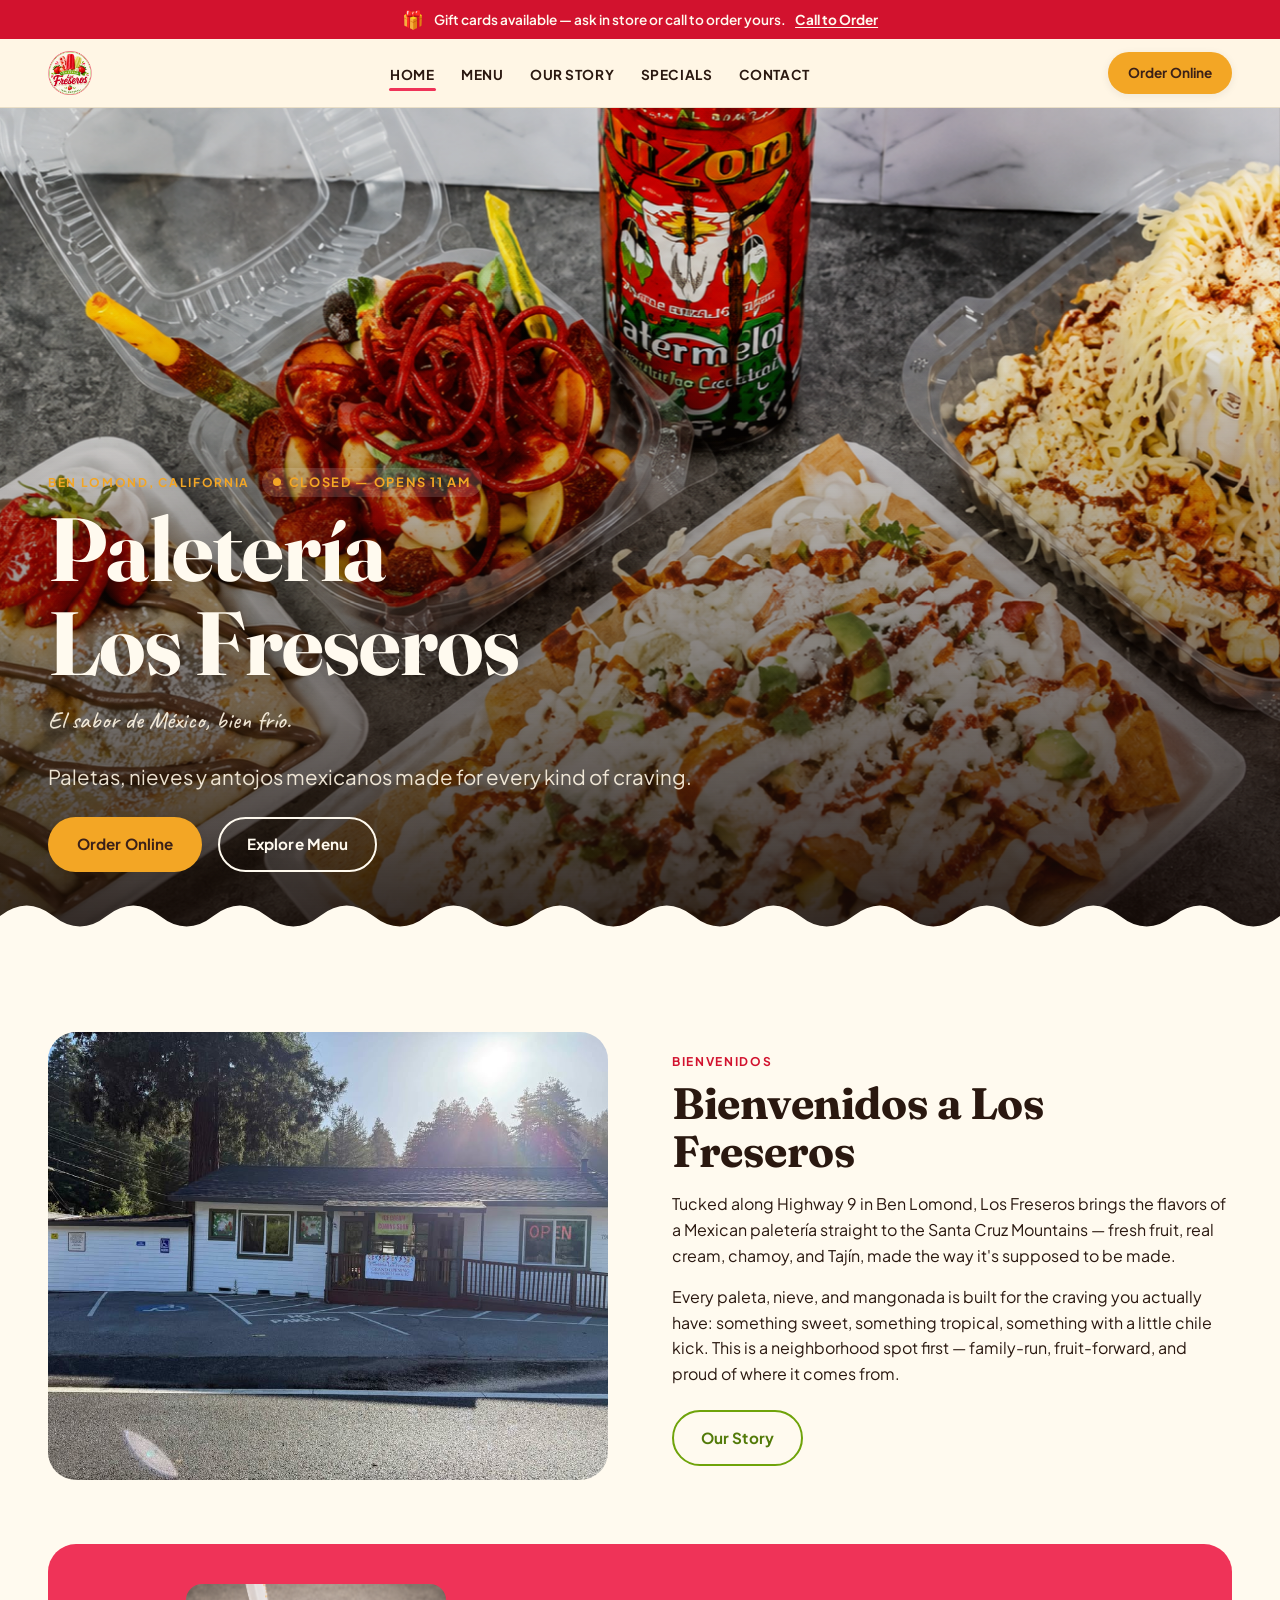
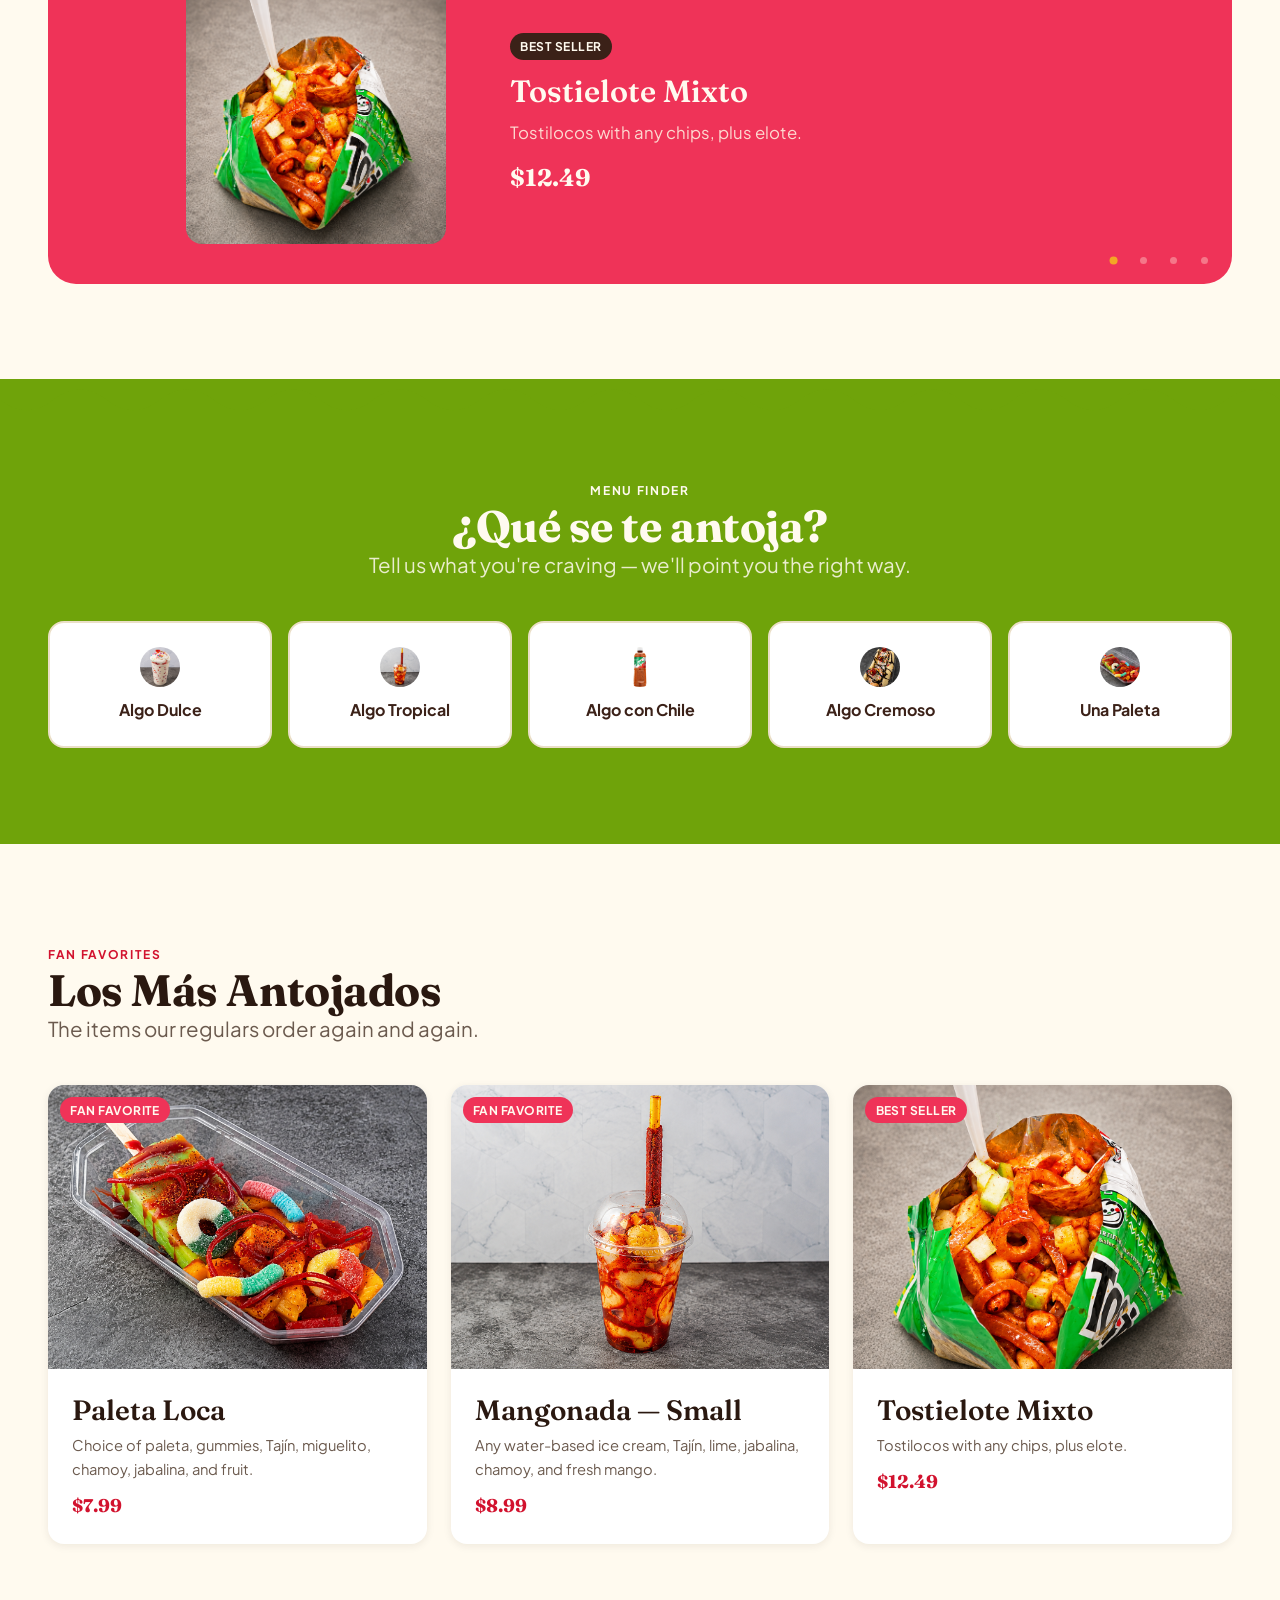
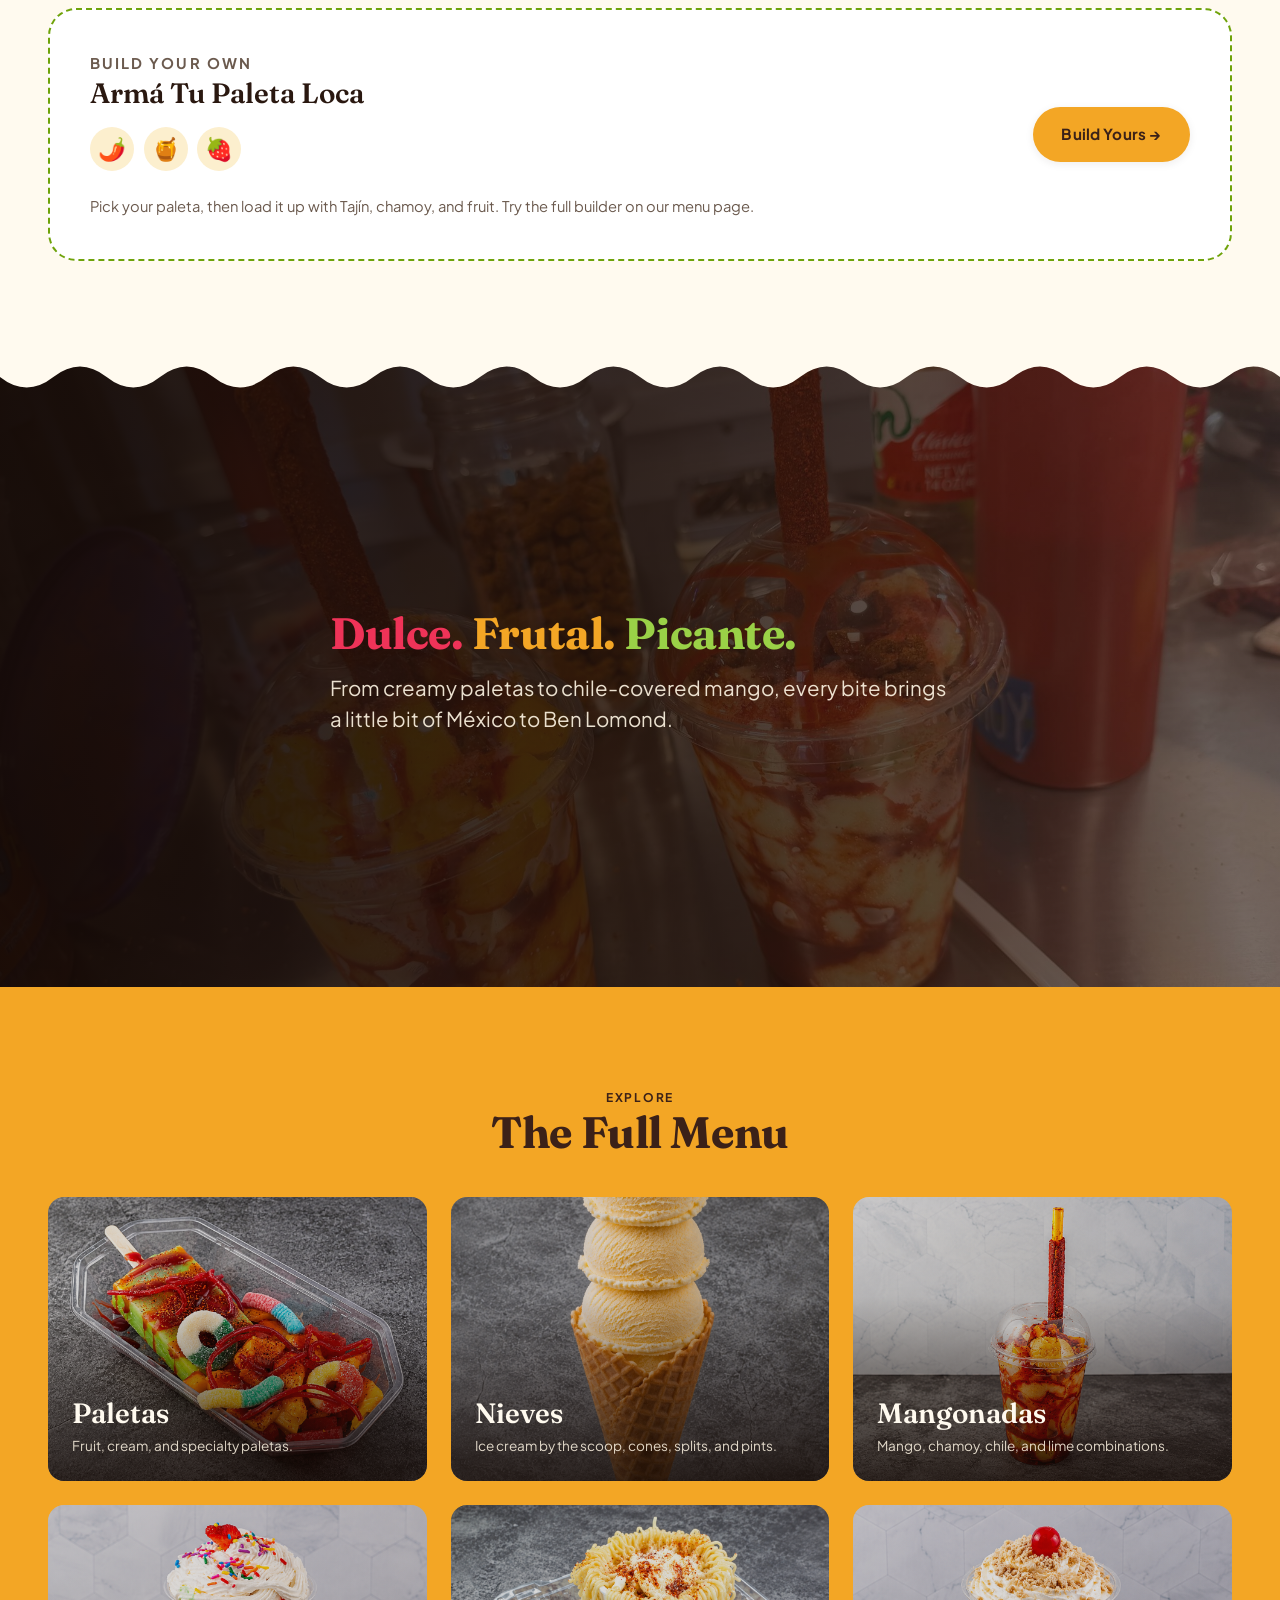
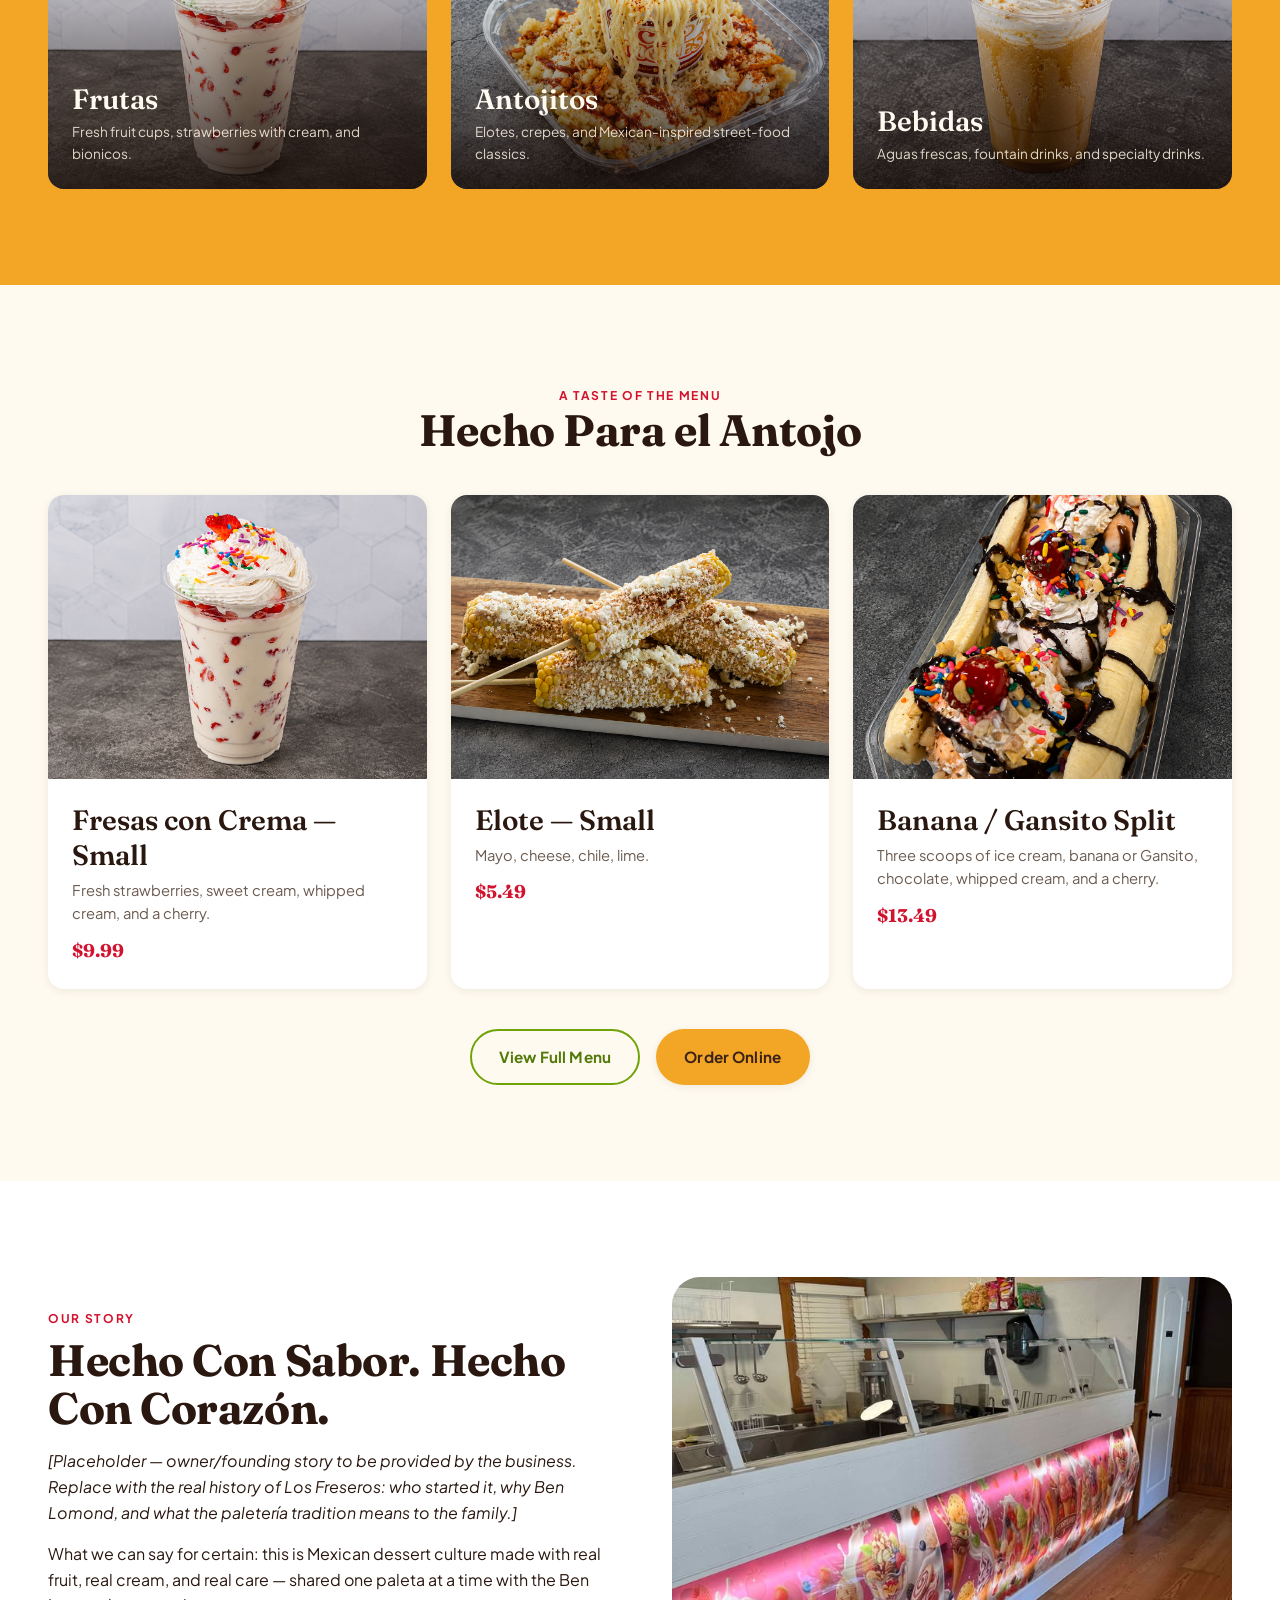
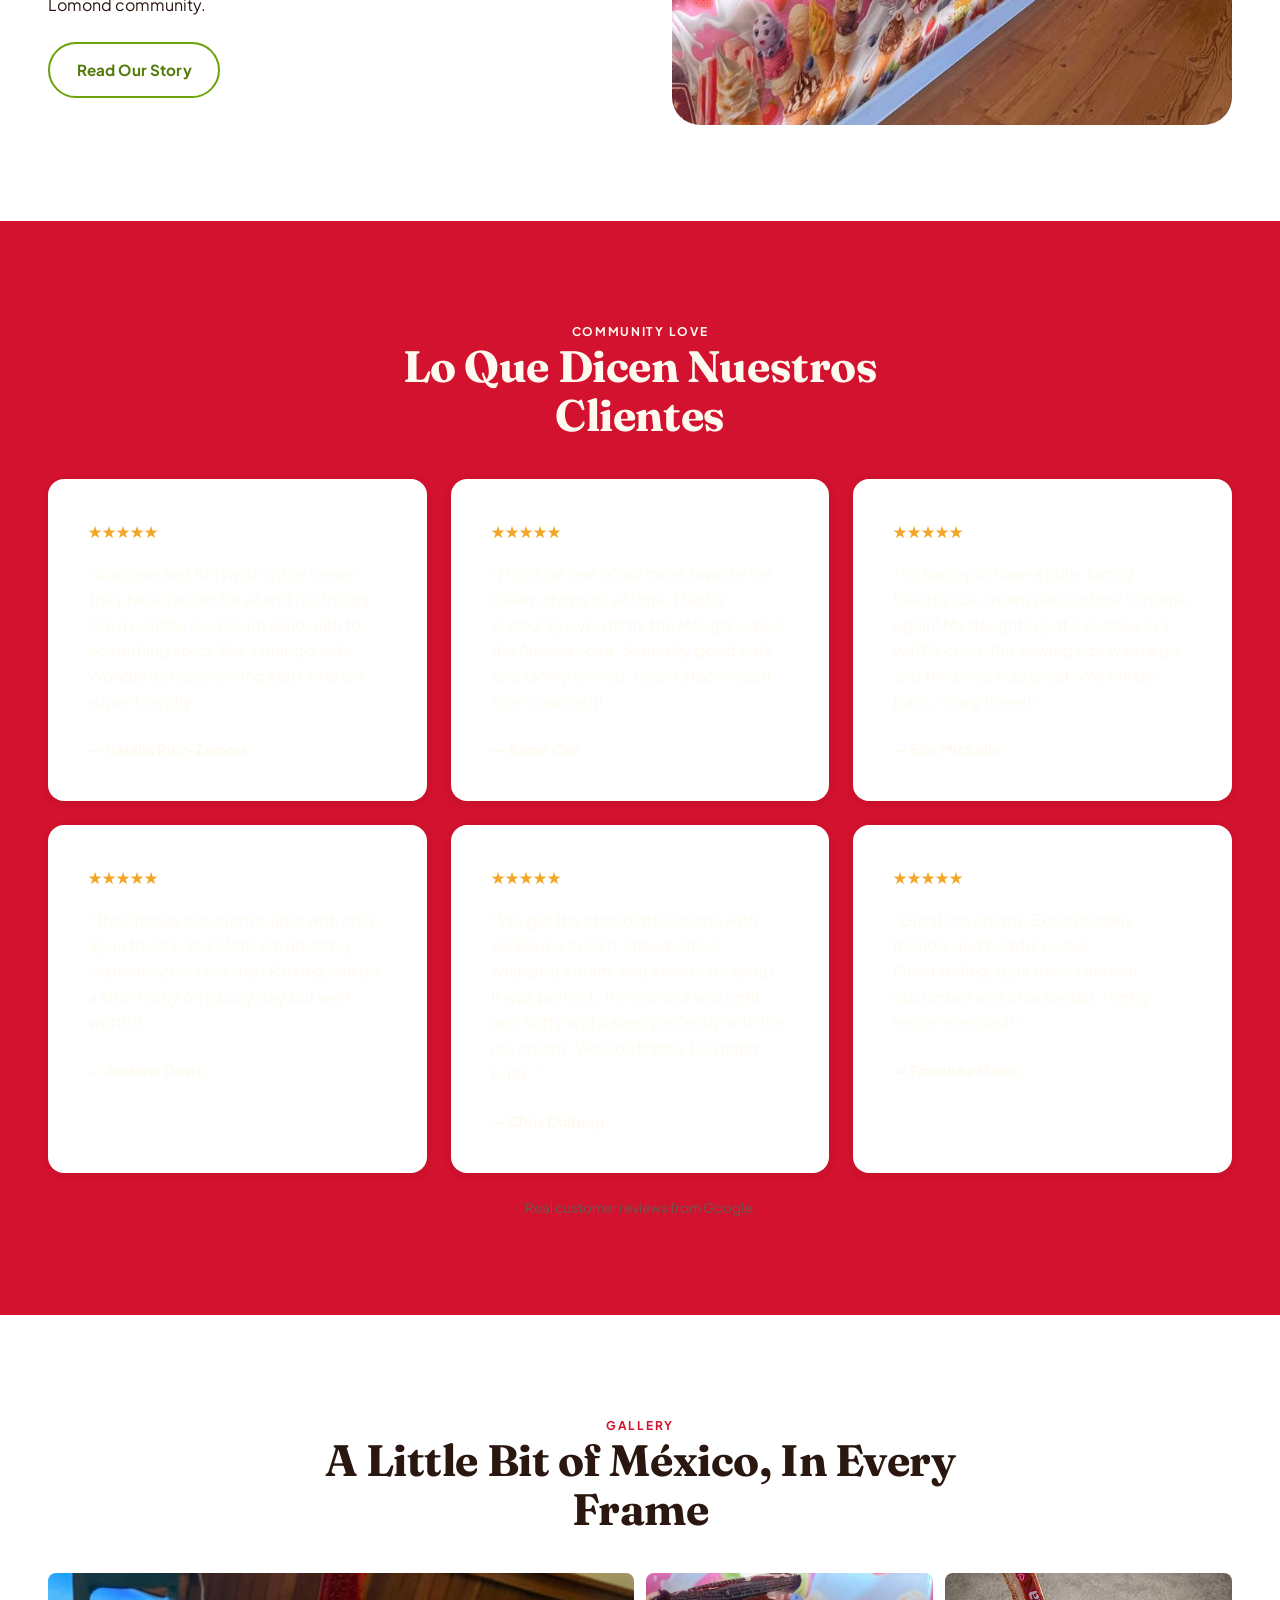
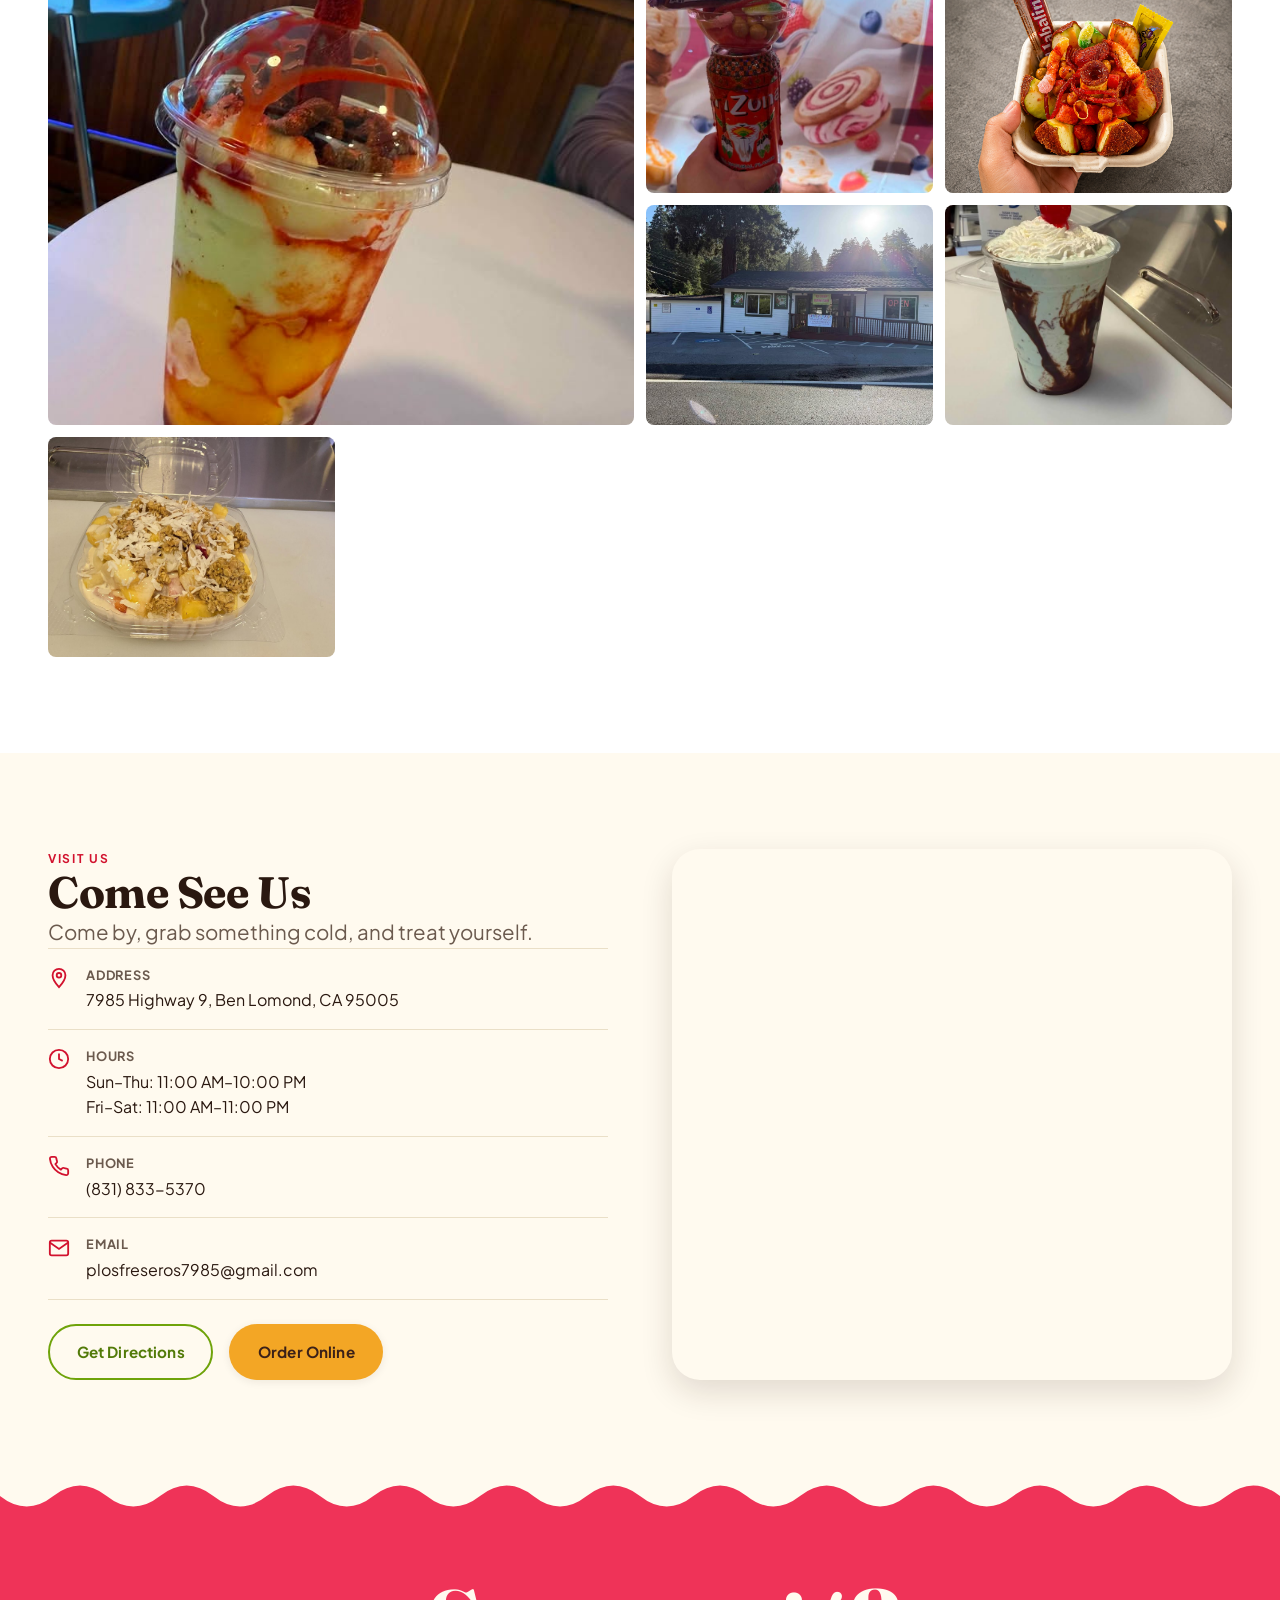
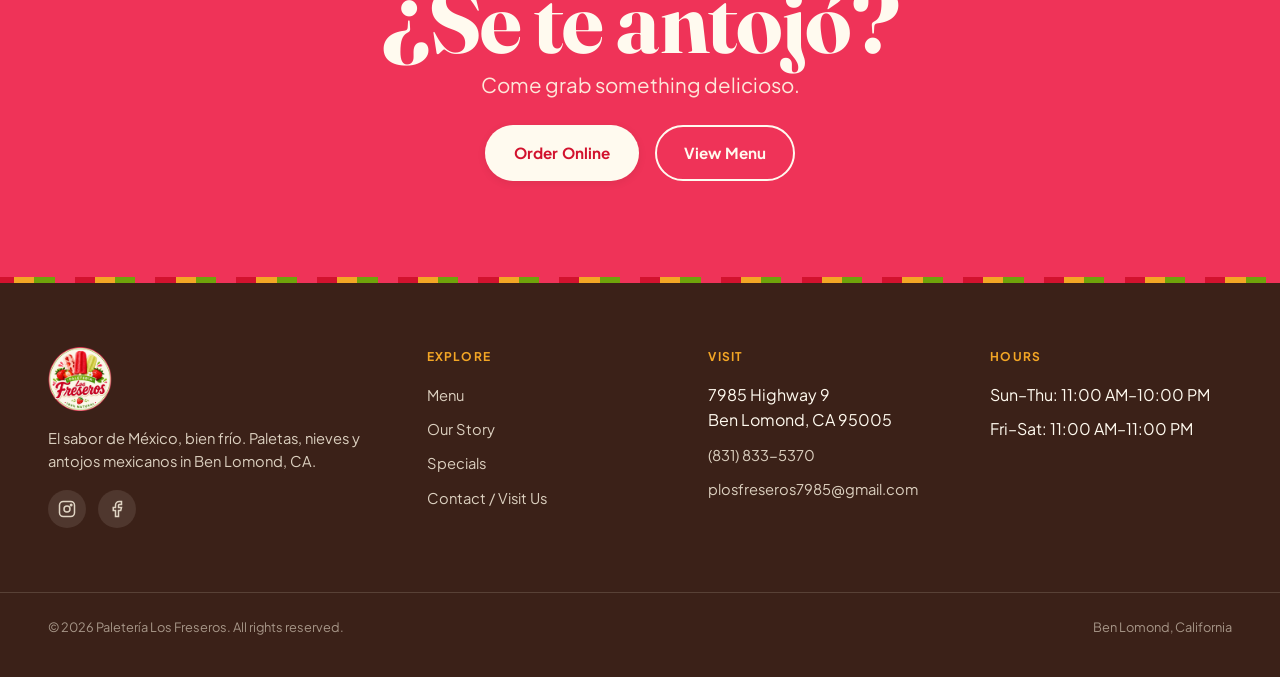
==== index.html @ 1560e374 "Replace Coctel de Frutas photo with v2" ====
<!DOCTYPE html>
<html lang="en">
<head>
<meta charset="UTF-8">
<meta name="viewport" content="width=device-width, initial-scale=1.0">
<title>Paletería Los Freseros | Mexican Paletas &amp; Ice Cream in Ben Lomond, CA</title>
<meta name="description" content="Paletas, nieves, mangonadas, and Mexican antojitos in Ben Lomond, CA. El sabor de México, bien frío. Order online or visit us on Highway 9.">
<link rel="canonical" href="https://paleterialosfreseros.com/">
<link rel="icon" href="images/logo.png" type="image/png">
<link rel="apple-touch-icon" href="images/logo.png">

<meta property="og:type" content="restaurant.restaurant">
<meta property="og:site_name" content="Paletería Los Freseros">
<meta property="og:title" content="Paletería Los Freseros | Ben Lomond, CA">
<meta property="og:description" content="Paletas, nieves y antojos mexicanos. El sabor de México, bien frío.">
<meta property="og:image" content="https://paleterialosfreseros.com/images/logo.png">
<meta property="og:url" content="https://paleterialosfreseros.com/">

<link rel="preconnect" href="https://fonts.googleapis.com">
<link rel="preconnect" href="https://fonts.gstatic.com" crossorigin>
<link href="https://fonts.googleapis.com/css2?family=Fraunces:opsz,wght@9..144,600;9..144,700;9..144,900&family=Plus+Jakarta+Sans:wght@400;500;600;700;800&family=Caveat:wght@600;700&display=swap" rel="stylesheet">

<link rel="stylesheet" href="css/tokens.css">
<link rel="stylesheet" href="css/base.css">
<link rel="stylesheet" href="css/components.css">
<link rel="stylesheet" href="css/home.css">

<script type="application/ld+json">
{
  "@context": "https://schema.org",
  "@type": "IceCreamShop",
  "name": "Paletería Los Freseros",
  "image": "https://paleterialosfreseros.com/images/logo.png",
  "telephone": "+1-831-833-5370",
  "email": "plosfreseros7985@gmail.com",
  "address": {
    "@type": "PostalAddress",
    "streetAddress": "7985 Highway 9",
    "addressLocality": "Ben Lomond",
    "addressRegion": "CA",
    "postalCode": "95005",
    "addressCountry": "US"
  },
  "servesCuisine": "Mexican",
  "priceRange": "$",
  "openingHoursSpecification": [
    { "@type": "OpeningHoursSpecification", "dayOfWeek": ["Monday","Tuesday","Wednesday","Thursday","Sunday"], "opens": "11:00", "closes": "22:00" },
    { "@type": "OpeningHoursSpecification", "dayOfWeek": ["Friday","Saturday"], "opens": "11:00", "closes": "23:00" }
  ],
  "url": "https://paleterialosfreseros.com/"
}
</script>
</head>
<body>
<a href="#main-content" class="skip-link">Skip to content</a>

<!-- ============ GIFT CARD RIBBON ============ -->
<div class="promo-ribbon">
  <div class="container promo-ribbon-inner">
    <span class="promo-ribbon-icon" aria-hidden="true">🎁</span>
    <span class="promo-ribbon-text">Gift cards available — ask in store or call to order yours.</span>
    <a href="tel:+18318335370" class="promo-ribbon-link">Call to Order</a>
  </div>
</div>

<!-- ============ HEADER ============ -->
<header class="site-header">
  <div class="container header-inner">
    <a href="index.html" class="brand-mark">
      <img src="images/logo.png" alt="Paletería Los Freseros" width="52" height="52">
    </a>

    <nav class="main-nav" aria-label="Primary">
      <ul class="nav-links">
        <li><a href="index.html" aria-current="page">Home</a></li>
        <li><a href="menu.html">Menu</a></li>
        <li><a href="story.html">Our Story</a></li>
        <li><a href="specials.html">Specials</a></li>
        <li><a href="contact.html">Contact</a></li>
      </ul>
    </nav>

    <div class="header-cta">
      <a class="btn btn-primary btn-sm" href="https://www.doordash.com/store/paleteria-los-freseros-ben-lomond-49023325/114671147/" target="_blank" rel="noopener">Order Online</a>
      <button class="nav-toggle" aria-label="Open menu" aria-expanded="false" aria-controls="mobile-nav">
        <svg viewBox="0 0 24 24" fill="none" stroke="currentColor" stroke-width="2.2" stroke-linecap="round"><line x1="3" y1="6" x2="21" y2="6"/><line x1="3" y1="12" x2="21" y2="12"/><line x1="3" y1="18" x2="21" y2="18"/></svg>
      </button>
    </div>
  </div>
  <nav class="mobile-nav" id="mobile-nav" aria-label="Mobile">
    <a href="index.html" aria-current="page">Home</a>
    <a href="menu.html">Menu</a>
    <a href="story.html">Our Story</a>
    <a href="specials.html">Specials</a>
    <a href="contact.html">Contact / Visit Us</a>
  </nav>
</header>

<main id="main-content">

  <!-- ============ SECTION 1: HERO ============ -->
  <section class="hero">
    <div class="hero-media">
      <img src="images/hero-homepage.png" alt="A spread of Los Freseros antojitos: Nutella crepe, Manzana Loca, Arizona Loca, and Tostielote Mixto" width="1846" height="924" fetchpriority="high">
    </div>
    <div class="container hero-content">
      <p class="eyebrow" style="display:flex; align-items:center; gap:0.75rem; flex-wrap:wrap;">
        Ben Lomond, California
        <span class="open-status-badge" data-open-status>Checking hours…</span>
      </p>
      <h1>Paletería<br>Los Freseros</h1>
      <p class="lead script" style="font-size:1.5rem;">El sabor de México, bien frío.</p>
      <p class="lead">Paletas, nieves y antojos mexicanos made for every kind of craving.</p>
      <div class="hero-ctas">
        <a href="https://www.doordash.com/store/paleteria-los-freseros-ben-lomond-49023325/114671147/" target="_blank" rel="noopener" class="btn btn-primary">Order Online</a>
        <a href="menu.html" class="btn btn-secondary">Explore Menu</a>
      </div>
    </div>
    <div class="scallop-divider" style="--scallop-color: var(--color-cream); position:absolute; bottom:-1px; left:0; z-index:2;" aria-hidden="true">
      <svg viewBox="0 0 600 24" preserveAspectRatio="none" xmlns="http://www.w3.org/2000/svg">
        <path d="M0,24 L0,10 Q12.5,-4 25,10 T50,10 T75,10 T100,10 T125,10 T150,10 T175,10 T200,10 T225,10 T250,10 T275,10 T300,10 T325,10 T350,10 T375,10 T400,10 T425,10 T450,10 T475,10 T500,10 T525,10 T550,10 T575,10 T600,10 L600,24 Z"/>
      </svg>
    </div>
  </section>

  <!-- ============ SECTION 2: BRAND INTRO ============ -->
  <section class="section bg-cream">
    <div class="container intro-section">
      <div class="intro-media reveal">
        <img src="images/740063621_1510911434100857_6702859000921325610_n.jpg" alt="Paletería Los Freseros storefront on Highway 9 in Ben Lomond" loading="lazy" width="960" height="720" style="width:100%; height:100%; object-fit:cover;">
      </div>
      <div class="intro-copy reveal">
        <p class="eyebrow">Bienvenidos</p>
        <h2 class="h2">Bienvenidos a Los Freseros</h2>
        <p>Tucked along Highway 9 in Ben Lomond, Los Freseros brings the flavors of a Mexican paletería straight to the Santa Cruz Mountains — fresh fruit, real cream, chamoy, and Tajín, made the way it's supposed to be made.</p>
        <p>Every paleta, nieve, and mangonada is built for the craving you actually have: something sweet, something tropical, something with a little chile kick. This is a neighborhood spot first — family-run, fruit-forward, and proud of where it comes from.</p>
        <a href="story.html" class="btn btn-outline-dark">Our Story</a>
      </div>
    </div>
    <div class="container" style="margin-top:var(--space-xl);">
      <div class="spotlight-strip reveal" id="flavor-spotlight" aria-label="Featured menu items" role="region"></div>
    </div>
  </section>

  <!-- ============ SECTION 3: CRAVING FINDER ============ -->
  <section class="section bg-tropical" style="position:relative;">
    <div class="scallop-divider flip" style="--scallop-color: var(--color-tropical); position:absolute; top:-1px; left:0; z-index:2;" aria-hidden="true">
      <svg viewBox="0 0 600 24" preserveAspectRatio="none" xmlns="http://www.w3.org/2000/svg">
        <path d="M0,24 L0,10 Q12.5,-4 25,10 T50,10 T75,10 T100,10 T125,10 T150,10 T175,10 T200,10 T225,10 T250,10 T275,10 T300,10 T325,10 T350,10 T375,10 T400,10 T425,10 T450,10 T475,10 T500,10 T525,10 T550,10 T575,10 T600,10 L600,24 Z"/>
      </svg>
    </div>
    <div class="container">
      <div class="section-head center reveal">
        <p class="eyebrow" style="justify-content:center;">Menu Finder</p>
        <h2 class="h2">¿Qué se te antoja?</h2>
        <p class="lead">Tell us what you're craving — we'll point you the right way.</p>
      </div>
      <div class="craving-grid reveal" id="craving-grid">
        <a href="menu.html?craving=dulce" class="craving-chip"><img class="craving-thumb" src="images/Fresas_con_crema.png" alt="" aria-hidden="true">Algo Dulce</a>
        <a href="menu.html?craving=tropical" class="craving-chip"><img class="craving-thumb" src="images/Mangonada.png" alt="" aria-hidden="true">Algo Tropical</a>
        <a href="menu.html?craving=chile" class="craving-chip"><img class="craving-thumb" src="images/tajin.png.webp" alt="" aria-hidden="true">Algo con Chile</a>
        <a href="menu.html?craving=cremoso" class="craving-chip"><img class="craving-thumb" src="images/sundae.png" alt="" aria-hidden="true">Algo Cremoso</a>
        <a href="menu.html?craving=paleta" class="craving-chip"><img class="craving-thumb" src="images/Paleta Loca.png" alt="" aria-hidden="true">Una Paleta</a>
      </div>
    </div>
  </section>

  <!-- ============ SECTION 4: FAVORITES ============ -->
  <section class="section bg-cream">
    <div class="container">
      <div class="section-head reveal">
        <p class="eyebrow">Fan Favorites</p>
        <h2 class="h2">Los Más Antojados</h2>
        <p class="lead">The items our regulars order again and again.</p>
      </div>
      <div class="favorites-grid" id="favorites-grid"></div>

      <div class="builder-teaser reveal" style="margin-top:var(--space-xl);">
        <div class="builder-teaser-copy">
          <p class="eyebrow">Build Your Own</p>
          <h3 class="h3">Armá Tu Paleta Loca</h3>
          <div class="builder-teaser-icons" aria-hidden="true">
            <span>🌶️</span><span>🍯</span><span>🍓</span>
          </div>
          <p>Pick your paleta, then load it up with Tajín, chamoy, and fruit. Try the full builder on our menu page.</p>
        </div>
        <a href="menu.html#builder" class="btn btn-primary builder-teaser-cta">Build Yours →</a>
      </div>
    </div>
  </section>

  <!-- ============ SECTION 5: FLAVOR EXPERIENCE ============ -->
  <section class="flavor-experience">
    <img src="images/a7977b6908d7fc33801fcb90838c3f9b.jpeg" alt="Two chamoy and Tajín mango cups with tamarindo candy straws" loading="lazy" width="2000" height="1500">
    <div class="scallop-divider flip" style="--scallop-color: var(--color-cream); position:absolute; top:-1px; left:0; z-index:2;" aria-hidden="true">
      <svg viewBox="0 0 600 24" preserveAspectRatio="none" xmlns="http://www.w3.org/2000/svg">
        <path d="M0,24 L0,10 Q12.5,-4 25,10 T50,10 T75,10 T100,10 T125,10 T150,10 T175,10 T200,10 T225,10 T250,10 T275,10 T300,10 T325,10 T350,10 T375,10 T400,10 T425,10 T450,10 T475,10 T500,10 T525,10 T550,10 T575,10 T600,10 L600,24 Z"/>
      </svg>
    </div>
    <div class="container">
      <div class="flavor-content reveal">
        <h2 class="h2"><span class="word-red">Dulce.</span> <span class="word-mango">Frutal.</span> <span class="word-green">Picante.</span></h2>
        <p class="lead" style="color:rgba(255,246,228,0.9);">From creamy paletas to chile-covered mango, every bite brings a little bit of México to Ben Lomond.</p>
      </div>
    </div>
  </section>

  <!-- ============ SECTION 6: MENU CATEGORIES ============ -->
  <section class="section bg-mango">
    <div class="container">
      <div class="section-head center reveal">
        <p class="eyebrow" style="justify-content:center;">Explore</p>
        <h2 class="h2">The Full Menu</h2>
      </div>
      <div class="category-grid reveal" id="category-grid"></div>
    </div>
  </section>

  <!-- ============ SECTION 7: FEATURED MENU PREVIEW ============ -->
  <section class="section bg-cream">
    <div class="container">
      <div class="section-head center reveal">
        <p class="eyebrow" style="justify-content:center;">A Taste of the Menu</p>
        <h2 class="h2">Hecho Para el Antojo</h2>
      </div>
      <div class="favorites-grid reveal" id="preview-grid"></div>
      <div style="display:flex; gap:1rem; justify-content:center; margin-top:var(--space-lg); flex-wrap:wrap;">
        <a href="menu.html" class="btn btn-outline-dark">View Full Menu</a>
        <a href="https://www.doordash.com/store/paleteria-los-freseros-ben-lomond-49023325/114671147/" target="_blank" rel="noopener" class="btn btn-primary">Order Online</a>
      </div>
    </div>
  </section>

  <!-- ============ SECTION 8: OUR STORY TEASER ============ -->
  <section class="section bg-white">
    <div class="container story-teaser">
      <div class="intro-copy reveal">
        <p class="eyebrow">Our Story</p>
        <h2 class="h2">Hecho Con Sabor. Hecho Con Corazón.</h2>
        <p><em>[Placeholder — owner/founding story to be provided by the business. Replace with the real history of Los Freseros: who started it, why Ben Lomond, and what the paletería tradition means to the family.]</em></p>
        <p>What we can say for certain: this is Mexican dessert culture made with real fruit, real cream, and real care — shared one paleta at a time with the Ben Lomond community.</p>
        <a href="story.html" class="btn btn-outline-dark">Read Our Story</a>
      </div>
      <div class="intro-media reveal">
        <img src="images/739276586_1326711286316064_5108953146912621764_n.jpg" alt="Inside Paletería Los Freseros, the serving counter and ice cream case" loading="lazy" width="960" height="1280" style="width:100%; height:100%; object-fit:cover;">
      </div>
    </div>
  </section>

  <!-- ============ SECTION 10: REVIEWS ============ -->
  <section class="section bg-chili">
    <div class="container">
      <div class="section-head center reveal">
        <p class="eyebrow" style="justify-content:center;">Community Love</p>
        <h2 class="h2">Lo Que Dicen Nuestros Clientes</h2>
      </div>
      <div class="reviews-grid reveal">
        <div class="review-card">
          <div class="stars" aria-hidden="true">★★★★★</div>
          <p>&ldquo;A unique and fun twist on ice cream. They have flavors for all and fun things like a concha ice cream sandwich to something spicy like a mangonada. Wonderful hardworking staff who are super friendly.&rdquo;</p>
          <p class="reviewer">— Natalia Ruiz-Zamora</p>
        </div>
        <div class="review-card">
          <div class="stars" aria-hidden="true">★★★★★</div>
          <p>&ldquo;Might be one of our most favorite ice cream shops of all time. I highly encourage you to try the Mangonada or the Arizona Loca. Seriously good eats, and family owned. I can't stop myself from craving it!&rdquo;</p>
          <p class="reviewer">— Aaron Carr</p>
        </div>
        <div class="review-card">
          <div class="stars" aria-hidden="true">★★★★★</div>
          <p>&ldquo;So happy to have a cute, family friendly ice cream place close to home again! My daughter got 2 scoops in a waffle cone, the serving size was large and the price was great. We will be back, many times!&rdquo;</p>
          <p class="reviewer">— Erin Michelle</p>
        </div>
        <div class="review-card">
          <div class="stars" aria-hidden="true">★★★★★</div>
          <p>&ldquo;Their fresas con crema, lime with chia agua fresca, and elote are amazing, especially on a hot day! Parking can be a little tricky on a busy day but well worth it.&rdquo;</p>
          <p class="reviewer">— Andrew Davis</p>
        </div>
        <div class="review-card">
          <div class="stars" aria-hidden="true">★★★★★</div>
          <p>&ldquo;We got the chocolate concha with vanilla ice cream, strawberries, whipped cream, and chocolate syrup. It was perfect. The concha was light and fluffy and paired perfectly with the ice cream. We'll definitely be going back.&rdquo;</p>
          <p class="reviewer">— Chris Dolberg</p>
        </div>
        <div class="review-card">
          <div class="stars" aria-hidden="true">★★★★★</div>
          <p>&ldquo;Great ice cream. Exceptionally friendly and helpful owner. Outstanding agua fresca (lemon, cucumber and chia seeds). Highly recommended!&rdquo;</p>
          <p class="reviewer">— Franziska Marks</p>
        </div>
      </div>
      <p style="text-align:center; margin-top:var(--space-md); color:var(--text-muted); font-size:0.85rem;">Real customer reviews from Google.</p>
    </div>
  </section>

  <!-- ============ SECTION 11: GALLERY ============ -->
  <section class="section bg-white">
    <div class="container">
      <div class="section-head center reveal">
        <p class="eyebrow" style="justify-content:center;">Gallery</p>
        <h2 class="h2">A Little Bit of México, In Every Frame</h2>
      </div>
      <div class="gallery-grid reveal">
        <div class="g-item"><img src="images/740215312_27441324398809342_1706849594534309223_n.jpg" alt="Mangonada with tamarindo candy straw" loading="lazy" width="800" height="1000"></div>
        <div class="g-item"><img src="images/734756085_2080408462548013_9059996889824121553_n.jpg" alt="Arizona Loca, a fruit cup served on an Arizona can with candy" loading="lazy" width="720" height="960"></div>
        <div class="g-item"><img src="images/739312568_1499884337942383_3169866657931373353_n.jpg-v2.png" alt="Coctel de frutas with Tajín, jabalina, and chamoy" loading="lazy" width="720" height="960"></div>
        <div class="g-item"><img src="images/740063621_1510911434100857_6702859000921325610_n.jpg" alt="Paletería Los Freseros storefront" loading="lazy" width="960" height="720"></div>
        <div class="g-item"><img src="images/734732898_1796622708178205_699087450600480272_n.jpg" alt="Mint chip frapuchino with chocolate drizzle and whipped cream" loading="lazy" width="720" height="960"></div>
        <div class="g-item"><img src="images/b1143db917bdeeac430463f0147e3ead.jpeg" alt="Bionico with fresh fruit, cream, granola, and coconut" loading="lazy" width="1536" height="2048"></div>
      </div>
    </div>
  </section>

  <!-- ============ SECTION 12: VISIT US ============ -->
  <section class="section bg-cream" id="visit">
    <div class="container location-section">
      <div class="location-details reveal">
        <p class="eyebrow">Visit Us</p>
        <h2 class="h2">Come See Us</h2>
        <p class="lead">Come by, grab something cold, and treat yourself.</p>

        <div class="location-fact">
          <svg viewBox="0 0 24 24" fill="none" stroke="currentColor" stroke-width="2"><path d="M12 22s7-7.5 7-13a7 7 0 10-14 0c0 5.5 7 13 7 13z"/><circle cx="12" cy="9" r="2.5"/></svg>
          <div><strong>Address</strong>7985 Highway 9, Ben Lomond, CA 95005</div>
        </div>
        <div class="location-fact">
          <svg viewBox="0 0 24 24" fill="none" stroke="currentColor" stroke-width="2"><circle cx="12" cy="12" r="10"/><path d="M12 6v6l4 2"/></svg>
          <div><strong>Hours</strong>Sun–Thu: 11:00 AM–10:00 PM<br>Fri–Sat: 11:00 AM–11:00 PM</div>
        </div>
        <div class="location-fact">
          <svg viewBox="0 0 24 24" fill="none" stroke="currentColor" stroke-width="2"><path d="M22 16.92v3a2 2 0 01-2.18 2 19.79 19.79 0 01-8.63-3.07 19.5 19.5 0 01-6-6 19.79 19.79 0 01-3.07-8.67A2 2 0 014.11 2h3a2 2 0 012 1.72c.127.96.362 1.903.7 2.81a2 2 0 01-.45 2.11L8.09 9.91a16 16 0 006 6l1.27-1.27a2 2 0 012.11-.45c.907.338 1.85.573 2.81.7A2 2 0 0122 16.92z"/></svg>
          <div><strong>Phone</strong><a href="tel:+18318335370">(831) 833-5370</a></div>
        </div>
        <div class="location-fact">
          <svg viewBox="0 0 24 24" fill="none" stroke="currentColor" stroke-width="2"><path d="M4 4h16c1.1 0 2 .9 2 2v12c0 1.1-.9 2-2 2H4c-1.1 0-2-.9-2-2V6c0-1.1.9-2 2-2z"/><path d="M22 6l-10 7L2 6"/></svg>
          <div><strong>Email</strong><a href="mailto:plosfreseros7985@gmail.com">plosfreseros7985@gmail.com</a></div>
        </div>

        <div class="location-ctas">
          <a href="https://www.google.com/maps/dir/?api=1&destination=7985+Highway+9,+Ben+Lomond,+CA+95005" target="_blank" rel="noopener" class="btn btn-outline-dark">Get Directions</a>
          <a href="https://www.doordash.com/store/paleteria-los-freseros-ben-lomond-49023325/114671147/" target="_blank" rel="noopener" class="btn btn-primary">Order Online</a>
        </div>
      </div>
      <div class="location-map reveal">
        <iframe title="Map to Paletería Los Freseros" loading="lazy" src="https://www.google.com/maps?q=7985+Highway+9,+Ben+Lomond,+CA+95005&output=embed"></iframe>
      </div>
    </div>
  </section>

  <!-- ============ SECTION 13: FINAL CTA ============ -->
  <section class="section final-cta">
    <div class="scallop-divider flip" style="--scallop-color: var(--color-cream); position:absolute; top:-1px; left:0; z-index:2;" aria-hidden="true">
      <svg viewBox="0 0 600 24" preserveAspectRatio="none" xmlns="http://www.w3.org/2000/svg">
        <path d="M0,24 L0,10 Q12.5,-4 25,10 T50,10 T75,10 T100,10 T125,10 T150,10 T175,10 T200,10 T225,10 T250,10 T275,10 T300,10 T325,10 T350,10 T375,10 T400,10 T425,10 T450,10 T475,10 T500,10 T525,10 T550,10 T575,10 T600,10 L600,24 Z"/>
      </svg>
    </div>
    <div class="container">
      <h2 class="reveal">¿Se te antojó?</h2>
      <p class="lead reveal">Come grab something delicioso.</p>
      <div class="hero-ctas reveal">
        <a href="https://www.doordash.com/store/paleteria-los-freseros-ben-lomond-49023325/114671147/" target="_blank" rel="noopener" class="btn btn-primary">Order Online</a>
        <a href="menu.html" class="btn btn-secondary">View Menu</a>
      </div>
    </div>
  </section>

</main>

<!-- ============ STICKY MOBILE ORDER BAR ============ -->
<div class="sticky-order-bar">
  <a href="https://www.doordash.com/store/paleteria-los-freseros-ben-lomond-49023325/114671147/" target="_blank" rel="noopener" class="btn btn-primary btn-block">Order Online</a>
</div>

<!-- ============ FOOTER ============ -->
<footer class="site-footer">
  <div class="container footer-grid">
    <div>
      <div class="brand-mark footer-brand-mark">
        <img src="images/logo.png" alt="Paletería Los Freseros" width="64" height="64">
      </div>
      <p style="margin-top:var(--space-sm); max-width:32ch;">El sabor de México, bien frío. Paletas, nieves y antojos mexicanos in Ben Lomond, CA.</p>
      <div class="social-row">
        <a href="#" aria-label="Instagram"><svg viewBox="0 0 24 24" fill="none" stroke="currentColor" stroke-width="2"><rect x="2" y="2" width="20" height="20" rx="5"/><circle cx="12" cy="12" r="4"/><circle cx="17.5" cy="6.5" r="1"/></svg></a>
        <a href="#" aria-label="Facebook"><svg viewBox="0 0 24 24" fill="none" stroke="currentColor" stroke-width="2"><path d="M18 2h-3a5 5 0 00-5 5v3H7v4h3v8h4v-8h3l1-4h-4V7a1 1 0 011-1h3z"/></svg></a>
      </div>
    </div>
    <div>
      <h4>Explore</h4>
      <ul class="footer-links">
        <li><a href="menu.html">Menu</a></li>
        <li><a href="story.html">Our Story</a></li>
        <li><a href="specials.html">Specials</a></li>
        <li><a href="contact.html">Contact / Visit Us</a></li>
      </ul>
    </div>
    <div>
      <h4>Visit</h4>
      <ul class="footer-links">
        <li>7985 Highway 9<br>Ben Lomond, CA 95005</li>
        <li><a href="tel:+18318335370">(831) 833-5370</a></li>
        <li><a href="mailto:plosfreseros7985@gmail.com">plosfreseros7985@gmail.com</a></li>
      </ul>
    </div>
    <div>
      <h4>Hours</h4>
      <ul class="footer-links">
        <li>Sun–Thu: 11:00 AM–10:00 PM</li>
        <li>Fri–Sat: 11:00 AM–11:00 PM</li>
      </ul>
    </div>
  </div>
  <div class="container footer-bottom">
    <span>&copy; 2026 Paletería Los Freseros. All rights reserved.</span>
    <span>Ben Lomond, California</span>
  </div>
</footer>

<script src="js/menu-data.js"></script>
<script src="js/main.js"></script>
<script src="js/home.js"></script>
<script src="js/open-status.js"></script>
<script src="js/spotlight.js"></script>
</body>
</html>
---- css/tokens.css ----
/* ==========================================================================
   Paletería Los Freseros — Design Tokens
   ========================================================================== */

:root {
  /* ---- Color: Brand (sampled from the logo: paletería-los-freseros/images/logo.png) ---- */
  --color-chili: #D2122E;
  --color-chili-dark: #A50E24;
  --color-mango: #F3A625;
  --color-mango-dark: #D98A0F;
  --color-strawberry: #EF3358;
  --color-strawberry-dark: #CC2547;
  --color-tropical: #6FA30A;
  --color-tropical-dark: #527A08;
  --color-cream: #FFFAEF;
  --color-cream-deep: #FCEFCE;
  --color-choc: #3B2118;
  --color-choc-soft: #52302280;

  /* ---- Color: Neutral / UI ---- */
  --color-white: #FFFFFF;
  --color-ink: #2A1810;
  --color-ink-soft: #6B5A4E;
  --color-line: #EADFC7;

  /* ---- Semantic ---- */
  --bg-page: var(--color-cream);
  --bg-surface: var(--color-white);
  --text-body: var(--color-ink);
  --text-muted: var(--color-ink-soft);
  --focus-ring: #527A08;

  /* ---- Typography ---- */
  --font-display: 'Fraunces', 'Georgia', serif;
  --font-body: 'Plus Jakarta Sans', -apple-system, BlinkMacSystemFont, 'Segoe UI', sans-serif;
  --font-script: 'Caveat', cursive;

  --fs-hero: clamp(2.75rem, 7vw, 6rem);
  --fs-h1: clamp(2.25rem, 5vw, 3.75rem);
  --fs-h2: clamp(1.75rem, 3.6vw, 2.75rem);
  --fs-h3: clamp(1.25rem, 2.4vw, 1.75rem);
  --fs-lead: clamp(1.1rem, 1.6vw, 1.35rem);
  --fs-body: 1rem;
  --fs-small: 0.875rem;
  --fs-tag: 0.75rem;

  /* ---- Spacing scale ---- */
  --space-3xs: 0.25rem;
  --space-2xs: 0.5rem;
  --space-xs: 0.75rem;
  --space-sm: 1rem;
  --space-md: 1.5rem;
  --space-lg: 2.5rem;
  --space-xl: 4rem;
  --space-2xl: 6rem;
  --space-3xl: 8rem;

  /* ---- Layout ---- */
  --container-max: 1280px;
  --container-pad: clamp(1.25rem, 4vw, 3rem);
  --radius-sm: 0.5rem;
  --radius-md: 1rem;
  --radius-lg: 1.75rem;
  --radius-pill: 999px;

  /* ---- Motion ---- */
  --ease-out: cubic-bezier(0.16, 1, 0.3, 1);
  --dur-fast: 150ms;
  --dur-base: 280ms;
  --dur-slow: 520ms;

  /* ---- Shadow ---- */
  --shadow-sm: 0 2px 8px rgba(42, 24, 16, 0.08);
  --shadow-md: 0 12px 32px rgba(42, 24, 16, 0.14);
  --shadow-lg: 0 24px 64px rgba(42, 24, 16, 0.20);
}

@media (prefers-reduced-motion: reduce) {
  :root {
    --dur-fast: 0ms;
    --dur-base: 0ms;
    --dur-slow: 0ms;
  }
}
---- css/base.css ----
/* ==========================================================================
   Paletería Los Freseros — Base styles
   ========================================================================== */

*, *::before, *::after { box-sizing: border-box; }

html {
  scroll-behavior: smooth;
}
@media (prefers-reduced-motion: reduce) {
  html { scroll-behavior: auto; }
}

body {
  margin: 0;
  background: var(--bg-page);
  color: var(--text-body);
  font-family: var(--font-body);
  font-size: var(--fs-body);
  line-height: 1.6;
  -webkit-font-smoothing: antialiased;
  overflow-x: hidden;
}

img { max-width: 100%; display: block; }
svg { display: block; }

a {
  color: inherit;
  text-decoration: none;
}

button {
  font-family: inherit;
  cursor: pointer;
  -webkit-appearance: none;
  appearance: none;
  background: none;
  border: none;
  margin: 0;
  color: inherit;
}

ul, ol { margin: 0; padding: 0; list-style: none; }
h1, h2, h3, h4, p { margin: 0; }

:focus-visible {
  outline: 3px solid var(--focus-ring);
  outline-offset: 3px;
  border-radius: 4px;
}

.skip-link {
  position: absolute;
  left: -9999px;
  top: 0;
  background: var(--color-choc);
  color: var(--color-cream);
  padding: var(--space-sm) var(--space-md);
  z-index: 200;
  border-radius: 0 0 var(--radius-sm) 0;
}
.skip-link:focus {
  left: 0;
}

/* ---- Typography ---- */
h1, .h1 {
  font-family: var(--font-display);
  font-weight: 700;
  font-size: var(--fs-h1);
  line-height: 1.05;
  letter-spacing: -0.01em;
}
h2, .h2 {
  font-family: var(--font-display);
  font-weight: 700;
  font-size: var(--fs-h2);
  line-height: 1.1;
  letter-spacing: -0.01em;
}
h3, .h3 {
  font-family: var(--font-display);
  font-weight: 600;
  font-size: var(--fs-h3);
  line-height: 1.25;
}
.lead {
  font-size: var(--fs-lead);
  color: var(--text-muted);
  line-height: 1.5;
}
.eyebrow {
  display: inline-flex;
  align-items: center;
  gap: 0.4em;
  font-family: var(--font-body);
  font-weight: 700;
  font-size: var(--fs-tag);
  letter-spacing: 0.14em;
  text-transform: uppercase;
  color: var(--color-chili);
}
.script {
  font-family: var(--font-script);
  font-weight: 500;
}

/* ---- Layout helpers ---- */
.container {
  max-width: var(--container-max);
  margin-inline: auto;
  padding-inline: var(--container-pad);
}

.section {
  padding-block: var(--space-2xl);
  position: relative;
}
@media (max-width: 640px) {
  .section { padding-block: var(--space-xl); }
}

.section-head {
  max-width: 640px;
  margin-bottom: var(--space-lg);
}
.section-head.center {
  margin-inline: auto;
  text-align: center;
}

.bg-cream { background: var(--color-cream); }
.bg-white { background: var(--color-white); }
.bg-choc { background: var(--color-choc); color: var(--color-cream); }
.bg-chili { background: var(--color-chili); color: var(--color-cream); }
.bg-tropical { background: var(--color-tropical); color: var(--color-cream); }
.bg-mango { background: var(--color-mango); color: var(--color-choc); }

.bg-choc .eyebrow,
.bg-chili .eyebrow,
.bg-tropical .eyebrow,
.bg-mango .eyebrow {
  color: inherit;
}
.bg-choc .lead,
.bg-chili .lead,
.bg-tropical .lead,
.bg-mango .lead {
  color: inherit;
  opacity: 0.85;
}

.visually-hidden {
  position: absolute;
  width: 1px; height: 1px;
  padding: 0; margin: -1px;
  overflow: hidden;
  clip: rect(0,0,0,0);
  white-space: nowrap;
  border: 0;
}

/* ---- Buttons ---- */
.btn {
  display: inline-flex;
  align-items: center;
  justify-content: center;
  gap: 0.5em;
  padding: 0.9em 1.75em;
  border-radius: var(--radius-pill);
  font-weight: 700;
  font-size: 0.95rem;
  letter-spacing: 0.01em;
  border: 2px solid transparent;
  transition: transform var(--dur-fast) var(--ease-out), box-shadow var(--dur-fast) var(--ease-out), background-color var(--dur-fast) var(--ease-out);
  white-space: nowrap;
}
.btn:hover { transform: translateY(-2px); }
.btn:active { transform: translateY(0) scale(0.96); transition-duration: 60ms; }

.btn-primary {
  background: var(--color-mango);
  color: var(--color-choc);
  box-shadow: var(--shadow-sm);
}
.btn-primary:hover {
  background: var(--color-mango-dark);
  box-shadow: var(--shadow-md);
}

.btn-secondary {
  background: transparent;
  color: currentColor;
  border-color: currentColor;
}
.btn-secondary:hover {
  background: rgba(0,0,0,0.06);
}
.bg-choc .btn-secondary:hover,
.bg-chili .btn-secondary:hover,
.bg-tropical .btn-secondary:hover {
  background: rgba(255,255,255,0.12);
}

.btn-outline-dark {
  background: transparent;
  color: var(--color-tropical-dark);
  border-color: var(--color-tropical);
}
.btn-outline-dark:hover {
  background: var(--color-tropical);
  color: var(--color-cream);
}

.btn-sm {
  padding: 0.6em 1.3em;
  font-size: 0.85rem;
}

.btn-block { width: 100%; }

/* ---- Badge ---- */
.badge {
  display: inline-flex;
  align-items: center;
  padding: 0.3em 0.85em;
  border-radius: var(--radius-pill);
  font-size: var(--fs-tag);
  font-weight: 700;
  letter-spacing: 0.04em;
  text-transform: uppercase;
  background: var(--color-strawberry);
  color: var(--color-cream);
}

/* ---- Decorative divider ---- */
.wave-divider {
  display: block;
  width: 100%;
  height: auto;
  line-height: 0;
}

/* ---- Skeleton image placeholder (until real photography is dropped in) ---- */
.ph-img {
  background: linear-gradient(135deg, var(--color-cream-deep), var(--color-mango) 140%);
  display: flex;
  align-items: center;
  justify-content: center;
  color: var(--color-choc-soft);
  font-family: var(--font-body);
  font-size: var(--fs-small);
  font-weight: 600;
  text-align: center;
  padding: var(--space-sm);
  min-height: 100%;
}
---- css/components.css ----
/* ==========================================================================
   Paletería Los Freseros — Shared components
   ========================================================================== */

/* ---- Open/closed status badge ---- */
.open-status-badge {
  display: inline-flex;
  align-items: center;
  gap: 0.45rem;
  font-weight: 700;
  font-size: 0.8rem;
  padding: 0.35em 0.9em;
  border-radius: var(--radius-pill);
  background: rgba(255,255,255,0.14);
}
.open-status-badge::before {
  content: "";
  width: 8px;
  height: 8px;
  border-radius: 50%;
  background: currentColor;
  flex-shrink: 0;
}
.open-status-badge.is-open { color: #9AD147; }
.open-status-badge.is-closed { color: var(--color-mango); }

/* Light-background variant, e.g. on cream sections */
.open-status-badge.on-light {
  background: var(--color-cream-deep);
}
.open-status-badge.on-light.is-open { color: var(--color-tropical-dark); }
.open-status-badge.on-light.is-closed { color: var(--color-chili-dark); }

/* ---- Site Header ---- */
.site-header {
  position: sticky;
  top: 0;
  z-index: 100;
  background: rgba(255, 246, 228, 0.92);
  backdrop-filter: blur(10px);
  border-bottom: 1px solid var(--color-line);
}
.header-inner {
  display: flex;
  align-items: center;
  justify-content: space-between;
  gap: var(--space-md);
  padding-block: var(--space-xs);
  flex-wrap: nowrap;
}
.header-inner > * { min-width: 0; }

.brand-mark {
  display: flex;
  align-items: center;
  gap: 0.6rem;
  font-family: var(--font-display);
  font-weight: 700;
  font-size: 1.35rem;
  color: var(--color-chili);
  flex-shrink: 0;
}
.brand-mark img, .brand-mark svg {
  height: 44px;
  width: 44px;
  object-fit: contain;
}
.footer-brand-mark img {
  height: 64px;
  width: 64px;
}
.brand-mark .brand-word small {
  display: block;
  font-family: var(--font-body);
  font-weight: 700;
  font-size: 0.6rem;
  letter-spacing: 0.16em;
  color: var(--color-tropical-dark);
  text-transform: uppercase;
}

.main-nav {
  display: flex;
  align-items: center;
  gap: var(--space-lg);
}
.nav-links {
  display: flex;
  gap: var(--space-md);
}
.nav-links a {
  font-weight: 700;
  font-size: 0.85rem;
  letter-spacing: 0.04em;
  text-transform: uppercase;
  color: var(--color-ink);
  padding: 0.5em 0.1em;
  position: relative;
}
.nav-links a::after {
  content: "";
  position: absolute;
  left: 0; right: 0; bottom: -2px;
  height: 3px;
  background: var(--color-strawberry);
  border-radius: 2px;
  transform: scaleX(0);
  transform-origin: left;
  transition: transform var(--dur-base) var(--ease-out);
}
.nav-links a:hover::after,
.nav-links a[aria-current="page"]::after {
  transform: scaleX(1);
}

.header-cta {
  display: flex;
  align-items: center;
  gap: var(--space-sm);
}

.nav-toggle {
  display: none;
  background: none;
  border: none;
  padding: 0.4rem;
  color: var(--color-choc);
}
.nav-toggle svg { width: 28px; height: 28px; }

@media (max-width: 900px) {
  .nav-links { display: none; }
  .nav-toggle { display: inline-flex; }
  .header-cta .btn-secondary-label { display: none; }
}

@media (max-width: 420px) {
  .header-cta { gap: var(--space-xs); flex-shrink: 0; }
  .header-cta .btn { padding: 0.7em 1em; font-size: 0.8rem; }
  .brand-mark img, .brand-mark svg { height: 34px; width: 34px; flex-shrink: 0; }
  .brand-mark { font-size: 0.95rem; flex-shrink: 1; min-width: 0; overflow: hidden; }
  .brand-mark .brand-word { overflow: hidden; text-overflow: ellipsis; white-space: nowrap; display: block; }
}

.mobile-nav {
  display: none;
  flex-direction: column;
  padding: var(--space-sm) 0 var(--space-md);
  border-top: 1px solid var(--color-line);
}
.mobile-nav.is-open { display: flex; }
.mobile-nav a {
  padding: 0.85rem var(--container-pad);
  font-weight: 700;
  font-size: 1rem;
  text-transform: uppercase;
  letter-spacing: 0.04em;
  border-bottom: 1px solid var(--color-line);
}
.mobile-nav a[aria-current="page"] { color: var(--color-chili); }

/* Sticky mobile order bar */
.sticky-order-bar {
  position: fixed;
  bottom: 0; left: 0; right: 0;
  z-index: 90;
  display: none;
  padding: 0.7rem var(--container-pad);
  padding-bottom: max(0.7rem, env(safe-area-inset-bottom));
  background: var(--color-cream);
  border-top: 1px solid var(--color-line);
  box-shadow: 0 -8px 24px rgba(42,24,16,0.12);
}
@media (max-width: 640px) {
  .sticky-order-bar { display: block; }
  body { padding-bottom: 4.5rem; }
}

/* ---- Footer ---- */
.site-footer {
  background: var(--color-choc);
  color: var(--color-cream);
  padding-block: var(--space-xl) var(--space-lg);
  border-top: 6px solid;
  border-image: repeating-linear-gradient(
    90deg,
    var(--color-chili) 0 20px,
    var(--color-mango) 20px 40px,
    var(--color-tropical) 40px 60px,
    var(--color-strawberry) 60px 80px
  ) 6;
}
.footer-grid {
  display: grid;
  grid-template-columns: 1.4fr 1fr 1fr 1fr;
  gap: var(--space-lg);
}
@media (max-width: 800px) {
  .footer-grid { grid-template-columns: 1fr 1fr; }
}
@media (max-width: 480px) {
  .footer-grid { grid-template-columns: 1fr; }
}
.footer-grid h4 {
  font-family: var(--font-body);
  font-size: var(--fs-tag);
  font-weight: 700;
  letter-spacing: 0.1em;
  text-transform: uppercase;
  color: var(--color-mango);
  margin-bottom: var(--space-sm);
}
.footer-grid a, .footer-grid p {
  color: rgba(255,246,228,0.82);
  font-size: 0.92rem;
}
.footer-links li { margin-bottom: 0.55rem; }
.footer-links a { transition: color var(--dur-fast) var(--ease-out); }
.footer-links a:hover { color: var(--color-mango); }
.footer-links a:active { color: var(--color-mango-dark); }
.footer-bottom {
  margin-top: var(--space-xl);
  padding-top: var(--space-md);
  border-top: 1px solid rgba(255,246,228,0.15);
  display: flex;
  justify-content: space-between;
  flex-wrap: wrap;
  gap: var(--space-sm);
  font-size: 0.8rem;
  color: rgba(255,246,228,0.55);
}
.social-row {
  display: flex;
  gap: 0.75rem;
  margin-top: var(--space-sm);
}
.social-row a {
  display: inline-flex;
  align-items: center;
  justify-content: center;
  width: 38px; height: 38px;
  border-radius: 50%;
  background: rgba(255,246,228,0.1);
  transition: background var(--dur-fast) var(--ease-out), transform var(--dur-fast) var(--ease-out);
}
.social-row a:hover { background: var(--color-strawberry); }
.social-row a:active { transform: scale(0.9); transition-duration: 60ms; }
.social-row svg { width: 18px; height: 18px; }

/* ---- Scalloped divider (papel picado edge) ---- */
.scallop-divider {
  display: block;
  width: 100%;
  height: clamp(20px, 4vw, 36px);
  margin: 0;
  line-height: 0;
}
.scallop-divider svg {
  display: block;
  width: 100%;
  height: 100%;
}
.scallop-divider path {
  fill: var(--scallop-color, var(--color-cream));
}
.scallop-divider.flip { transform: scaleY(-1); }

/* ---- Card ---- */
.card {
  background: var(--color-white);
  border-radius: var(--radius-md);
  overflow: hidden;
  box-shadow: var(--shadow-sm);
  transition: transform var(--dur-base) var(--ease-out), box-shadow var(--dur-base) var(--ease-out);
}
.card:hover {
  transform: translateY(-6px);
  box-shadow: var(--shadow-md);
}
.card-media {
  aspect-ratio: 4/3;
  overflow: hidden;
  position: relative;
}
.card-media img {
  width: 100%; height: 100%;
  object-fit: cover;
  transition: transform var(--dur-slow) var(--ease-out);
}
.card:hover .card-media img { transform: scale(1.06); }
.card-body {
  padding: var(--space-md);
}
.card-body .price {
  font-family: var(--font-display);
  font-weight: 700;
  color: var(--color-chili);
}
.card-top-badge {
  position: absolute;
  top: 0.75rem; left: 0.75rem;
  z-index: 2;
}

/* ---- Craving finder chips ---- */
.craving-grid {
  display: grid;
  grid-template-columns: repeat(5, 1fr);
  gap: var(--space-sm);
}
@media (max-width: 900px) {
  .craving-grid { grid-template-columns: repeat(3, 1fr); }
}
@media (max-width: 560px) {
  .craving-grid {
    grid-auto-flow: column;
    grid-template-columns: none;
    grid-auto-columns: 38%;
    gap: var(--space-md);
    overflow-x: auto;
    scroll-snap-type: x mandatory;
    padding-bottom: 0.5rem;
    margin-inline: calc(var(--container-pad) * -1);
    padding-inline: var(--container-pad);
  }
  .craving-grid > * { scroll-snap-align: start; }
}
.craving-chip {
  display: flex;
  flex-direction: column;
  align-items: center;
  gap: 0.6rem;
  text-align: center;
  background: var(--color-white);
  border: 2px solid var(--color-line);
  border-radius: var(--radius-md);
  padding: var(--space-md) var(--space-sm);
  font-weight: 700;
  color: var(--color-choc);
  transition: border-color var(--dur-fast) var(--ease-out), transform var(--dur-fast) var(--ease-out), background var(--dur-fast) var(--ease-out);
}
.craving-chip .emoji { font-size: 2rem; display: inline-block; }
.craving-chip .craving-thumb {
  width: 2.5rem;
  height: 2.5rem;
  border-radius: 50%;
  object-fit: cover;
  flex-shrink: 0;
}
.craving-chip:hover, .craving-chip.is-active {
  border-color: var(--color-strawberry);
  background: var(--color-cream-deep);
  transform: translateY(-4px);
}
.craving-chip:hover .emoji,
.craving-chip:hover .craving-thumb {
  animation: craving-wiggle 0.5s var(--ease-out);
}
@keyframes craving-wiggle {
  0%, 100% { transform: rotate(0deg) scale(1); }
  25% { transform: rotate(-12deg) scale(1.1); }
  50% { transform: rotate(10deg) scale(1.1); }
  75% { transform: rotate(-6deg) scale(1.05); }
}
@media (prefers-reduced-motion: reduce) {
  .craving-chip:hover .emoji { animation: none; }
}
.craving-chip:active {
  transform: translateY(-1px) scale(0.97);
  background: var(--color-cream-deep);
  transition-duration: 60ms;
}

/* ---- Stars ---- */
.stars {
  display: inline-flex;
  gap: 0.15rem;
  color: var(--color-mango);
}
.stars svg { width: 18px; height: 18px; }

/* ---- Review card ---- */
.review-card {
  background: var(--color-white);
  border-radius: var(--radius-md);
  padding: var(--space-lg);
  box-shadow: var(--shadow-sm);
  height: 100%;
}
.review-card p { margin-top: var(--space-sm); }
.review-card .reviewer {
  margin-top: var(--space-md);
  font-weight: 700;
  font-family: var(--font-body);
  font-size: 0.9rem;
}

/* ---- Gallery ---- */
.gallery-grid {
  display: grid;
  grid-template-columns: repeat(4, 1fr);
  grid-auto-rows: 220px;
  gap: var(--space-xs);
}
.gallery-grid .g-item:nth-child(6n+1) { grid-column: span 2; grid-row: span 2; }
@media (max-width: 900px) {
  .gallery-grid { grid-template-columns: repeat(2, 1fr); grid-auto-rows: 180px; }
}
.g-item {
  border-radius: var(--radius-sm);
  overflow: hidden;
}
.g-item img {
  width: 100%; height: 100%; object-fit: cover;
  transition: transform var(--dur-slow) var(--ease-out);
}
.g-item:hover img { transform: scale(1.08); }

/* ---- Placeholder note (dev-facing, visually subdued) ---- */
.placeholder-note {
  display: inline-block;
  margin-top: 0.5rem;
  font-size: 0.75rem;
  font-weight: 700;
  letter-spacing: 0.03em;
  color: var(--color-chili-dark);
  background: #fff1e0;
  border: 1px dashed var(--color-chili);
  border-radius: var(--radius-sm);
  padding: 0.25rem 0.6rem;
}

/* ---- Blob decoration ---- */
.blob-decor {
  position: absolute;
  pointer-events: none;
  z-index: 0;
  opacity: 0.9;
}

/* ---- Reveal on scroll ---- */
.reveal {
  opacity: 0;
  transform: translateY(24px);
  transition: opacity var(--dur-slow) var(--ease-out), transform var(--dur-slow) var(--ease-out);
}
.reveal.is-visible {
  opacity: 1;
  transform: translateY(0);
}
@media (prefers-reduced-motion: reduce) {
  .reveal { opacity: 1; transform: none; transition: none; }
}
---- css/home.css ----
/* ==========================================================================
   Home page specific styles
   ========================================================================== */

/* ---- Gift card promo ribbon ----
   TODO: once a real gift card photo is supplied, add it as a small thumbnail
   image before .promo-ribbon-icon (or in place of it) rather than the emoji. */
.promo-ribbon {
  background: var(--color-chili);
  color: var(--color-cream);
}
.promo-ribbon-inner {
  display: flex;
  align-items: center;
  justify-content: center;
  gap: 0.6rem;
  flex-wrap: wrap;
  padding-block: 0.55rem;
  text-align: center;
  font-size: 0.85rem;
  font-weight: 600;
}
.promo-ribbon-icon { font-size: 1.1rem; line-height: 1; }
.promo-ribbon-link {
  font-weight: 700;
  text-decoration: underline;
  text-underline-offset: 2px;
  flex-shrink: 0;
}
.promo-ribbon-link:hover { color: var(--color-mango); }
@media (max-width: 480px) {
  .promo-ribbon-inner { font-size: 0.8rem; }
}

/* ---- Hero ---- */
.hero {
  position: relative;
  min-height: 92vh;
  display: flex;
  align-items: flex-end;
  overflow: hidden;
  background: var(--color-choc);
}
.hero-media {
  position: absolute;
  inset: 0;
}
.hero-media img {
  width: 100%; height: 100%;
  object-fit: cover;
  object-position: center 65%;
  animation: hero-kenburns 16s ease-out forwards;
}
.hero-media .ph-img {
  font-size: 0;
}
@keyframes hero-kenburns {
  from { transform: scale(1.12); }
  to { transform: scale(1); }
}
@media (prefers-reduced-motion: reduce) {
  .hero-media img { animation: none; }
}
.hero-media::after {
  content: "";
  position: absolute;
  inset: 0;
  background: linear-gradient(0deg, rgba(20,10,6,0.88) 0%, rgba(20,10,6,0.35) 48%, rgba(20,10,6,0.05) 75%);
}
.hero-content {
  position: relative;
  z-index: 2;
  color: var(--color-cream);
  padding-block: var(--space-2xl) var(--space-xl);
  width: 100%;
}
.hero-content .eyebrow { color: var(--color-mango); }
.hero-content h1 {
  font-size: var(--fs-hero);
  color: var(--color-cream);
  margin-block: 0.3rem 0.75rem;
  text-shadow: 0 4px 24px rgba(0,0,0,0.25);
}
.hero-content .lead {
  color: rgba(255,246,228,0.9);
  max-width: 44ch;
  margin-bottom: var(--space-md);
}
.hero-ctas {
  display: flex;
  gap: var(--space-sm);
  flex-wrap: wrap;
}
.hero-ctas .btn-secondary { border-color: var(--color-cream); }

/* Staggered entrance for hero content */
.hero-content > * {
  opacity: 0;
  transform: translateY(18px);
  animation: hero-rise 0.7s var(--ease-out) forwards;
}
.hero-content > *:nth-child(1) { animation-delay: 0.1s; }
.hero-content > *:nth-child(2) { animation-delay: 0.22s; }
.hero-content > *:nth-child(3) { animation-delay: 0.34s; }
.hero-content > *:nth-child(4) { animation-delay: 0.46s; }
.hero-content > *:nth-child(5) { animation-delay: 0.58s; }
@keyframes hero-rise {
  to { opacity: 1; transform: translateY(0); }
}
@media (prefers-reduced-motion: reduce) {
  .hero-content > * {
    opacity: 1;
    transform: none;
    animation: none;
  }
}

/* ---- Intro ---- */
.intro-section {
  display: grid;
  grid-template-columns: 1fr 1fr;
  gap: var(--space-xl);
  align-items: center;
}
@media (max-width: 860px) {
  .intro-section { grid-template-columns: 1fr; }
}
.intro-media {
  position: relative;
  border-radius: var(--radius-lg);
  overflow: hidden;
  aspect-ratio: 5/4;
}
.intro-media img { width: 100%; height: 100%; object-fit: cover; }
.intro-copy .h2 { margin-block: 0.4rem var(--space-sm); }
.intro-copy p + p { margin-top: 1em; }
.intro-copy .btn { margin-top: var(--space-md); }

/* ---- Flavor spotlight (rotating) ---- */
.spotlight-strip {
  position: relative;
  border-radius: var(--radius-lg);
  overflow: hidden;
  height: 340px;
  background: var(--color-strawberry);
  isolation: isolate;
}
.spotlight-strip .spotlight-copy .badge {
  background: var(--color-choc);
}
.spotlight-strip .spotlight-copy .price {
  color: var(--color-cream);
}
@media (max-width: 560px) {
  .spotlight-strip { height: 340px; }
}
.spotlight-slide {
  position: absolute;
  inset: 0;
  display: flex;
  align-items: center;
  gap: var(--space-xl);
  max-width: 1100px;
  margin-inline: auto;
  padding: var(--space-xl) var(--space-2xl);
  opacity: 0;
  transition: opacity 0.6s var(--ease-out);
  pointer-events: none;
}
.spotlight-slide.is-active {
  opacity: 1;
  pointer-events: auto;
}
@media (max-width: 560px) {
  .spotlight-slide { flex-direction: column; align-items: flex-start; gap: var(--space-md); padding: var(--space-lg) var(--space-md); text-align: left; }
}
.spotlight-media {
  flex-shrink: 0;
  width: 260px;
  border-radius: var(--radius-md);
  overflow: hidden;
  aspect-ratio: 1/1;
}
@media (max-width: 560px) {
  .spotlight-media { width: 120px; }
}
.spotlight-media img { width: 100%; height: 100%; object-fit: cover; }
.spotlight-copy { color: var(--color-cream); min-width: 0; flex: 1; max-width: 480px; }
.spotlight-copy .badge { margin-bottom: 0.75rem; }
.spotlight-copy h3 { color: var(--color-cream); margin-bottom: 0.6rem; font-size: clamp(1.5rem, 2.4vw, 2.1rem); }
.spotlight-copy p {
  font-size: 1.05rem;
  line-height: 1.55;
  color: rgba(255,246,228,0.85);
  display: -webkit-box;
  -webkit-line-clamp: 3;
  -webkit-box-orient: vertical;
  overflow: hidden;
}
.spotlight-copy .price { font-family: var(--font-display); font-size: 1.5rem; color: var(--color-mango); font-weight: 700; margin-top: 0.85rem; }

.spotlight-dots {
  position: absolute;
  bottom: 0.75rem;
  right: 1rem;
  z-index: 2;
  display: flex;
  gap: 0.4rem;
}
.spotlight-dot {
  width: 24px; height: 24px;
  display: flex;
  align-items: center;
  justify-content: center;
  border-radius: 50%;
  padding: 0;
  transition: transform var(--dur-fast) var(--ease-out);
}
.spotlight-dot::before {
  content: "";
  width: 7px; height: 7px;
  border-radius: 50%;
  background: rgba(255,246,228,0.35);
  transition: background var(--dur-fast) var(--ease-out);
}
.spotlight-dot.is-active::before { background: var(--color-mango); }
.spotlight-dot.is-active { transform: scale(1.15); }

/* ---- Builder teaser ---- */
.builder-teaser {
  background: var(--color-white);
  border: 2px dashed var(--color-tropical);
  border-radius: var(--radius-lg);
  padding: var(--space-lg);
  display: flex;
  align-items: center;
  gap: var(--space-lg);
  flex-wrap: wrap;
}
.builder-teaser-copy { flex: 1 1 260px; }
.builder-teaser-copy h3 { margin-bottom: 0.35rem; }
.builder-teaser-copy p { color: var(--text-muted); font-size: 0.92rem; }
.builder-teaser-icons {
  display: flex;
  gap: 0.6rem;
  margin: var(--space-sm) 0 var(--space-md);
}
.builder-teaser-icons span {
  display: inline-flex;
  align-items: center;
  justify-content: center;
  width: 44px; height: 44px;
  border-radius: 50%;
  background: var(--color-cream-deep);
  font-size: 1.4rem;
}
.builder-teaser-cta { flex-shrink: 0; }

/* ---- Favorites ---- */
.favorites-grid {
  display: grid;
  grid-template-columns: repeat(3, 1fr);
  gap: var(--space-md);
}
@media (max-width: 900px) {
  .favorites-grid { grid-template-columns: repeat(2, 1fr); }
}
@media (max-width: 560px) {
  .favorites-grid { grid-template-columns: 1fr; }
}

/* ---- Flavor experience (full bleed) ---- */
.flavor-experience {
  position: relative;
  min-height: 70vh;
  display: flex;
  align-items: center;
  overflow: hidden;
  background: var(--color-choc);
}
.flavor-experience img,
.flavor-experience .ph-img {
  position: absolute; inset: 0;
  width: 100%; height: 100%; object-fit: cover;
  opacity: 0.4;
  z-index: 0;
  font-size: 0;
}
.flavor-experience::before {
  content: "";
  position: absolute; inset: 0;
  z-index: 1;
  background: linear-gradient(90deg, rgba(20,10,6,0.92) 0%, rgba(20,10,6,0.55) 55%, rgba(20,10,6,0.15) 100%);
}
.flavor-content {
  position: relative;
  z-index: 2;
  color: var(--color-cream);
  max-width: 620px;
}
.flavor-content h2 {
  color: var(--color-cream);
  margin-bottom: var(--space-sm);
}
.flavor-content .word-red { color: var(--color-strawberry); }
.flavor-content .word-mango { color: var(--color-mango); }
.flavor-content .word-green { color: #9AD147; }

/* ---- Menu categories ---- */
.category-grid {
  display: grid;
  grid-template-columns: repeat(3, 1fr);
  gap: var(--space-md);
}
@media (max-width: 900px) {
  .category-grid { grid-template-columns: repeat(2, 1fr); }
}
@media (max-width: 560px) {
  .category-grid { grid-template-columns: 1fr; }
}
.category-card {
  position: relative;
  border-radius: var(--radius-md);
  overflow: hidden;
  aspect-ratio: 4/3;
  display: flex;
  align-items: flex-end;
  color: var(--color-cream);
  cursor: pointer;
  transition: transform var(--dur-base) var(--ease-out), box-shadow var(--dur-base) var(--ease-out);
}
.category-card img {
  position: absolute; inset: 0;
  width: 100%; height: 100%; object-fit: cover;
  transition: transform var(--dur-slow) var(--ease-out);
}
.category-card::after {
  content: "";
  position: absolute; inset: 0;
  background: linear-gradient(0deg, rgba(20,10,6,0.82) 0%, rgba(20,10,6,0.15) 65%);
}
.category-card:hover {
  transform: translateY(-4px);
  box-shadow: var(--shadow-md);
}
.category-card:hover img { transform: scale(1.08); }
.category-card:active {
  transform: translateY(-1px) scale(0.98);
  transition-duration: 60ms;
}
.category-card-body {
  position: relative;
  z-index: 2;
  padding: var(--space-md);
}
.category-card-body h3 { color: var(--color-cream); }
.category-card-body p { font-size: 0.85rem; color: rgba(255,246,228,0.85); margin-top: 0.25rem; }

/* ---- Story teaser ---- */
.story-teaser {
  display: grid;
  grid-template-columns: 1fr 1fr;
  gap: var(--space-xl);
  align-items: center;
}
@media (max-width: 860px) {
  .story-teaser { grid-template-columns: 1fr; }
  .story-teaser .intro-media { order: -1; }
}

/* ---- Reviews ---- */
.reviews-grid {
  display: grid;
  grid-template-columns: repeat(3, 1fr);
  gap: var(--space-md);
}
@media (max-width: 860px) {
  .reviews-grid { grid-template-columns: 1fr; gap: var(--space-sm); }
}

/* ---- Location ---- */
.location-section {
  display: grid;
  grid-template-columns: 1fr 1fr;
  gap: var(--space-xl);
  align-items: stretch;
}
@media (max-width: 860px) {
  .location-section { grid-template-columns: 1fr; }
}
.location-details {
  display: flex;
  flex-direction: column;
  justify-content: center;
}
.location-fact {
  display: flex;
  gap: var(--space-sm);
  padding-block: var(--space-sm);
  border-bottom: 1px solid var(--color-line);
}
.location-fact:first-of-type { border-top: 1px solid var(--color-line); }
.location-fact svg { flex-shrink: 0; width: 22px; height: 22px; color: var(--color-chili); margin-top: 0.15rem; }
.location-fact strong { display: block; font-family: var(--font-body); font-size: 0.8rem; letter-spacing: 0.06em; text-transform: uppercase; color: var(--text-muted); margin-bottom: 0.15rem; }
.location-map {
  border-radius: var(--radius-lg);
  overflow: hidden;
  min-height: 360px;
  box-shadow: var(--shadow-md);
}
.location-map iframe { width: 100%; height: 100%; border: 0; min-height: 360px; }
.location-ctas { display: flex; gap: var(--space-sm); flex-wrap: wrap; margin-top: var(--space-md); }

/* ---- Final CTA ---- */
.final-cta {
  position: relative;
  text-align: center;
  overflow: hidden;
  background: var(--color-strawberry);
  color: var(--color-cream);
}
.final-cta h2 { color: var(--color-cream); font-size: var(--fs-hero); }
.final-cta .lead { color: rgba(255,246,228,0.92); margin-inline: auto; }
.final-cta .hero-ctas { justify-content: center; margin-top: var(--space-md); }
.final-cta .btn-primary { background: var(--color-cream); color: var(--color-chili); }
.final-cta .btn-primary:hover { background: var(--color-white); }
.final-cta .btn-secondary { border-color: var(--color-cream); }
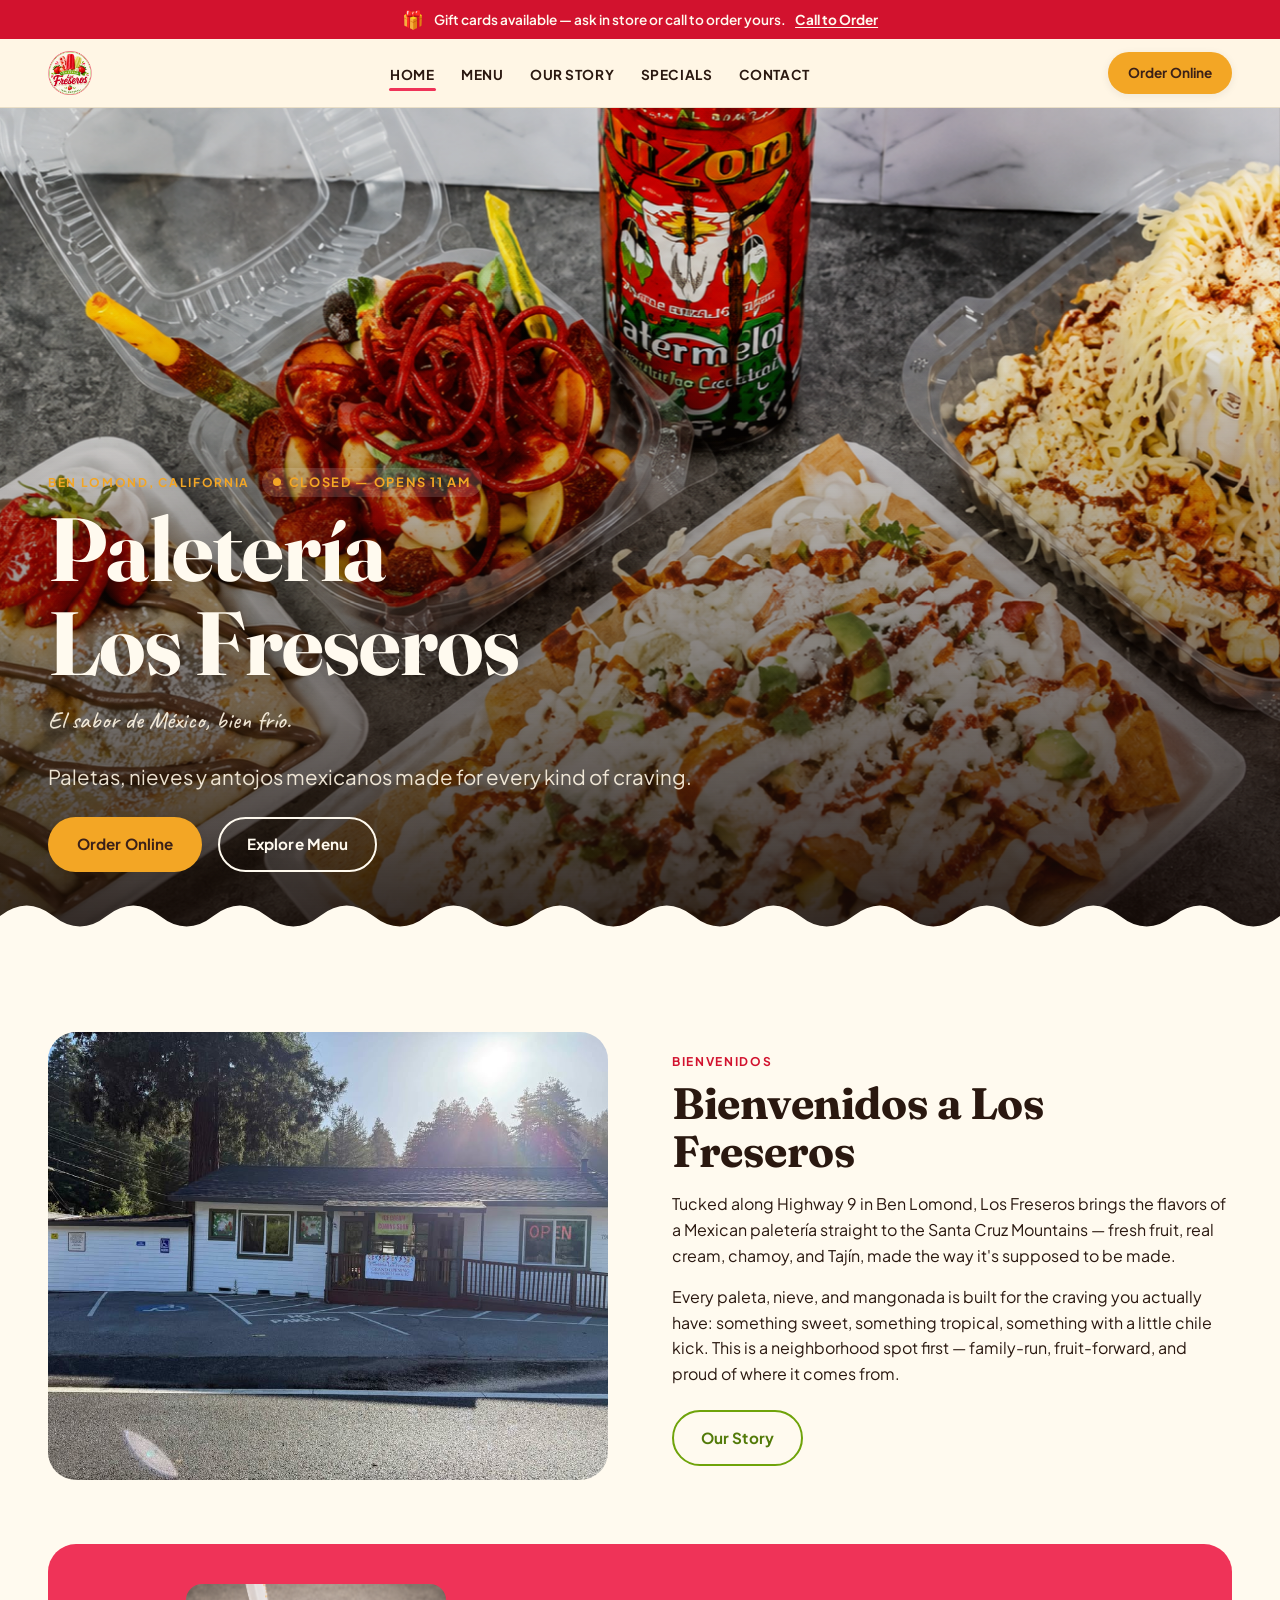
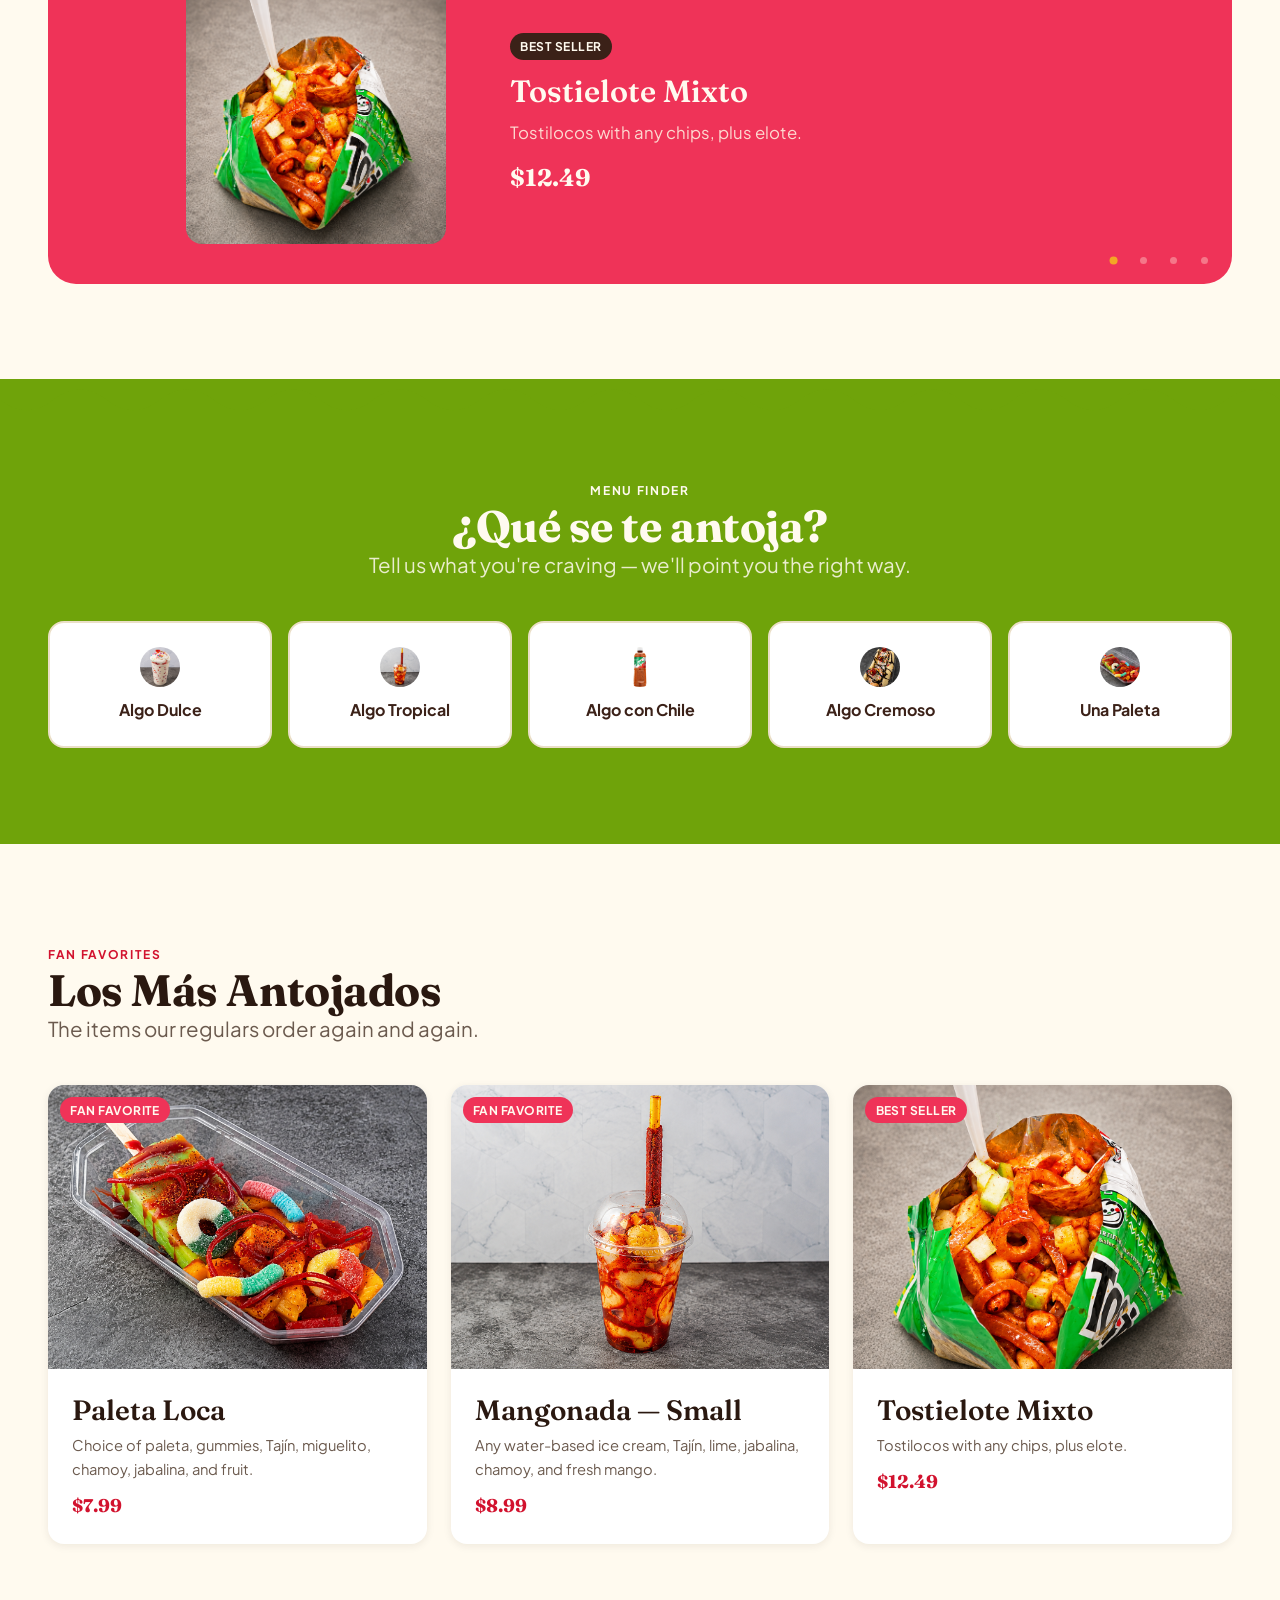
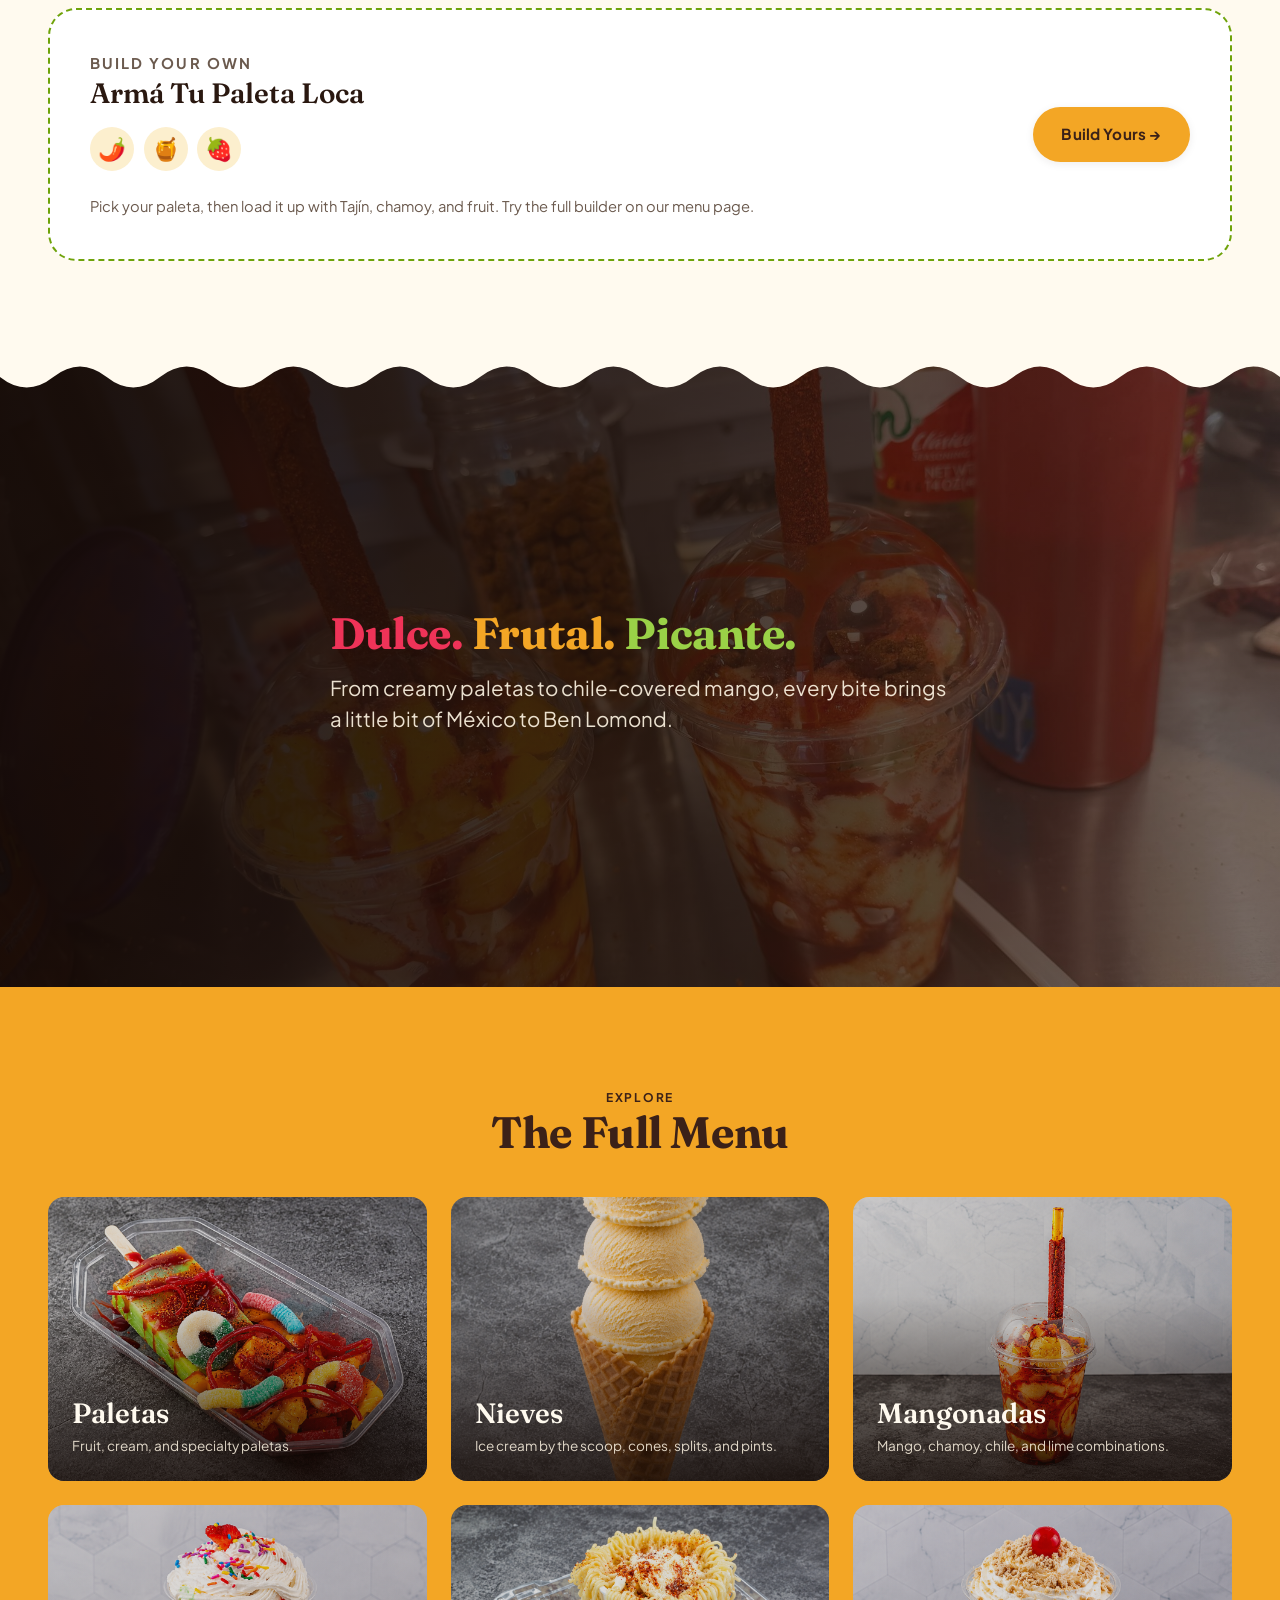
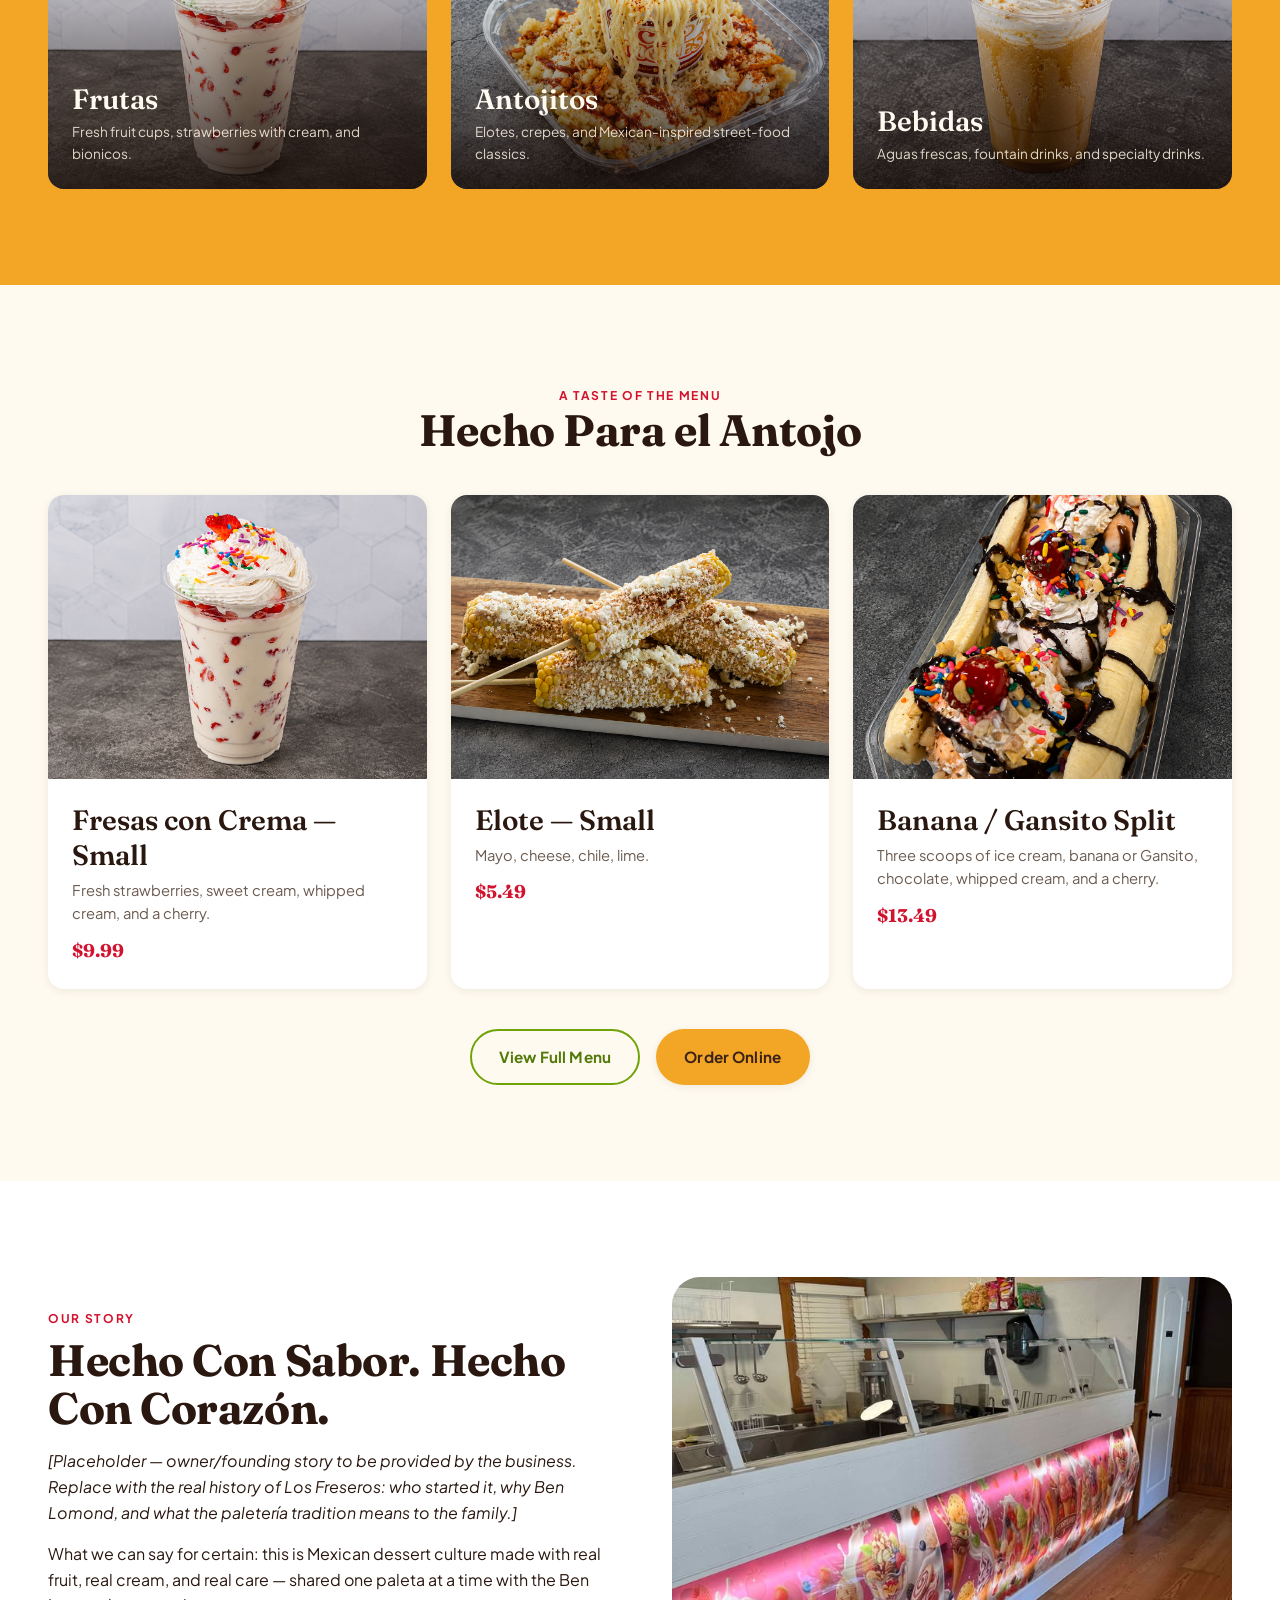
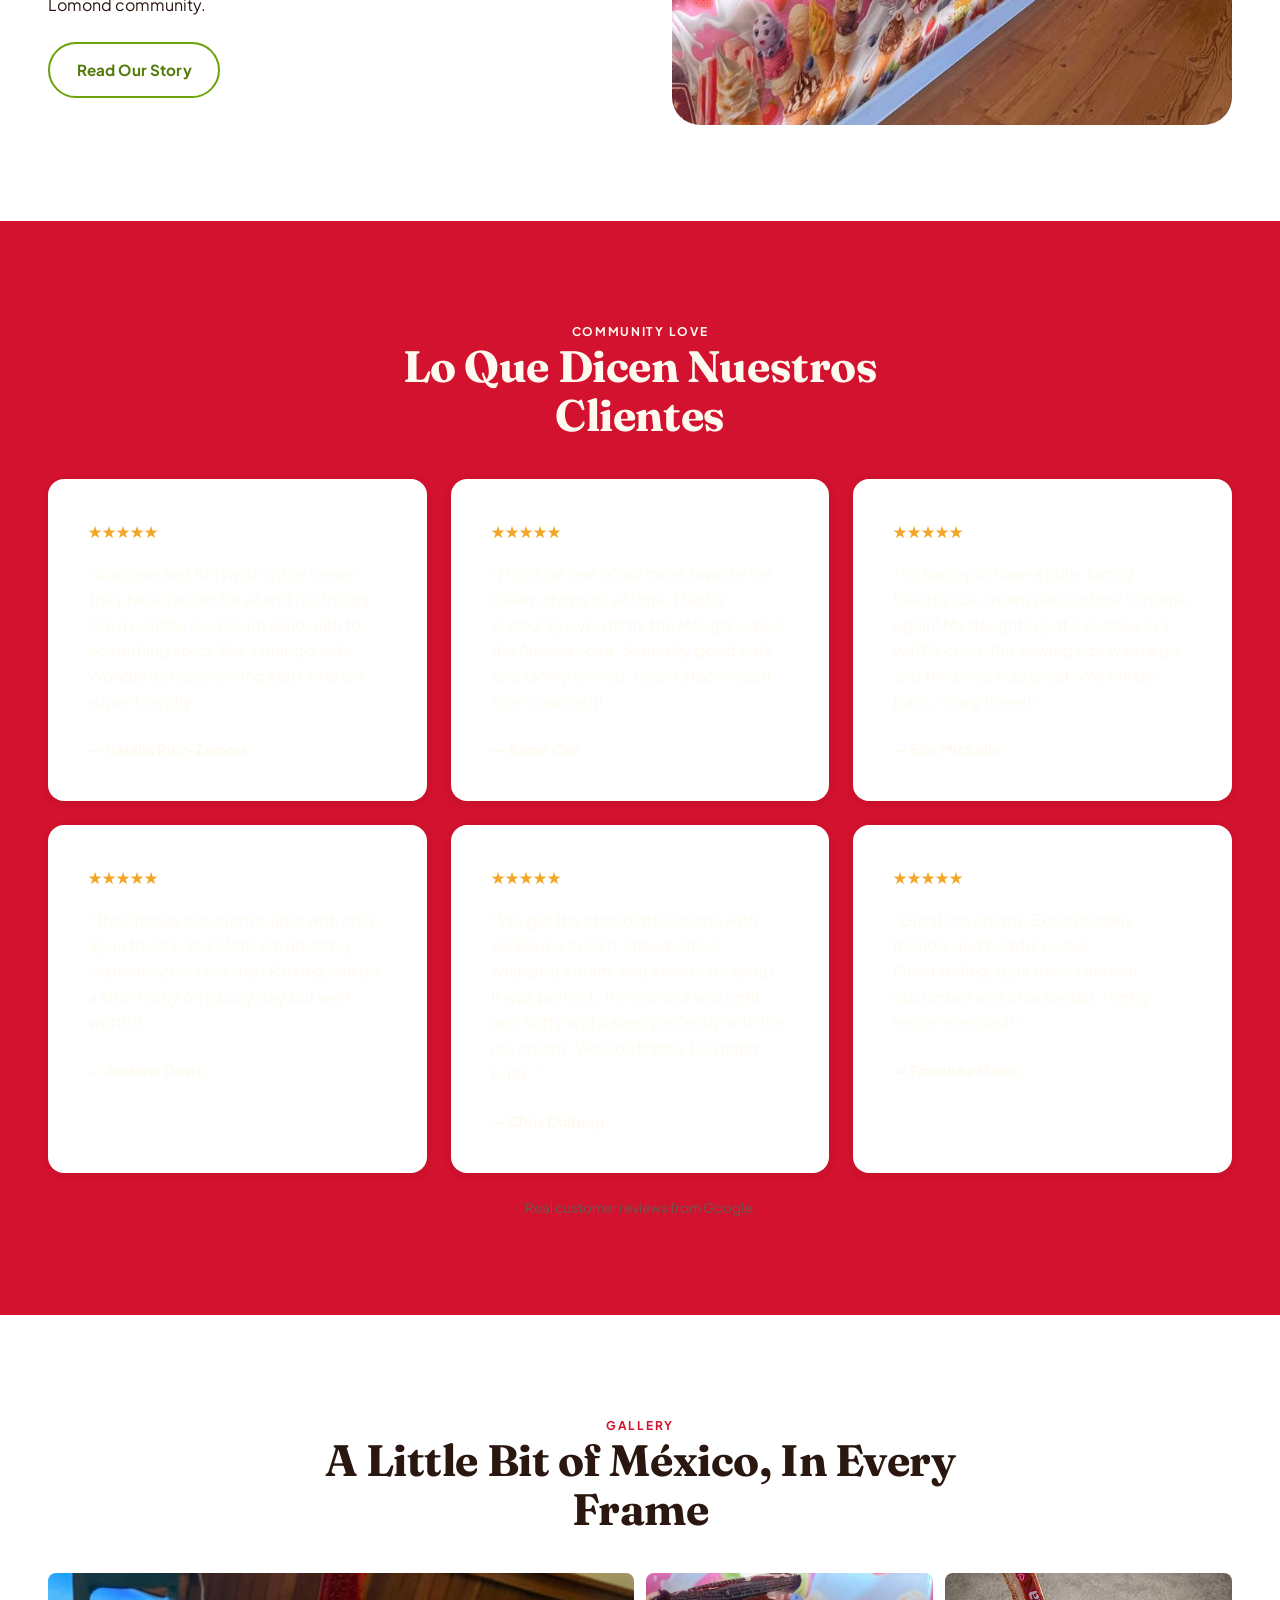
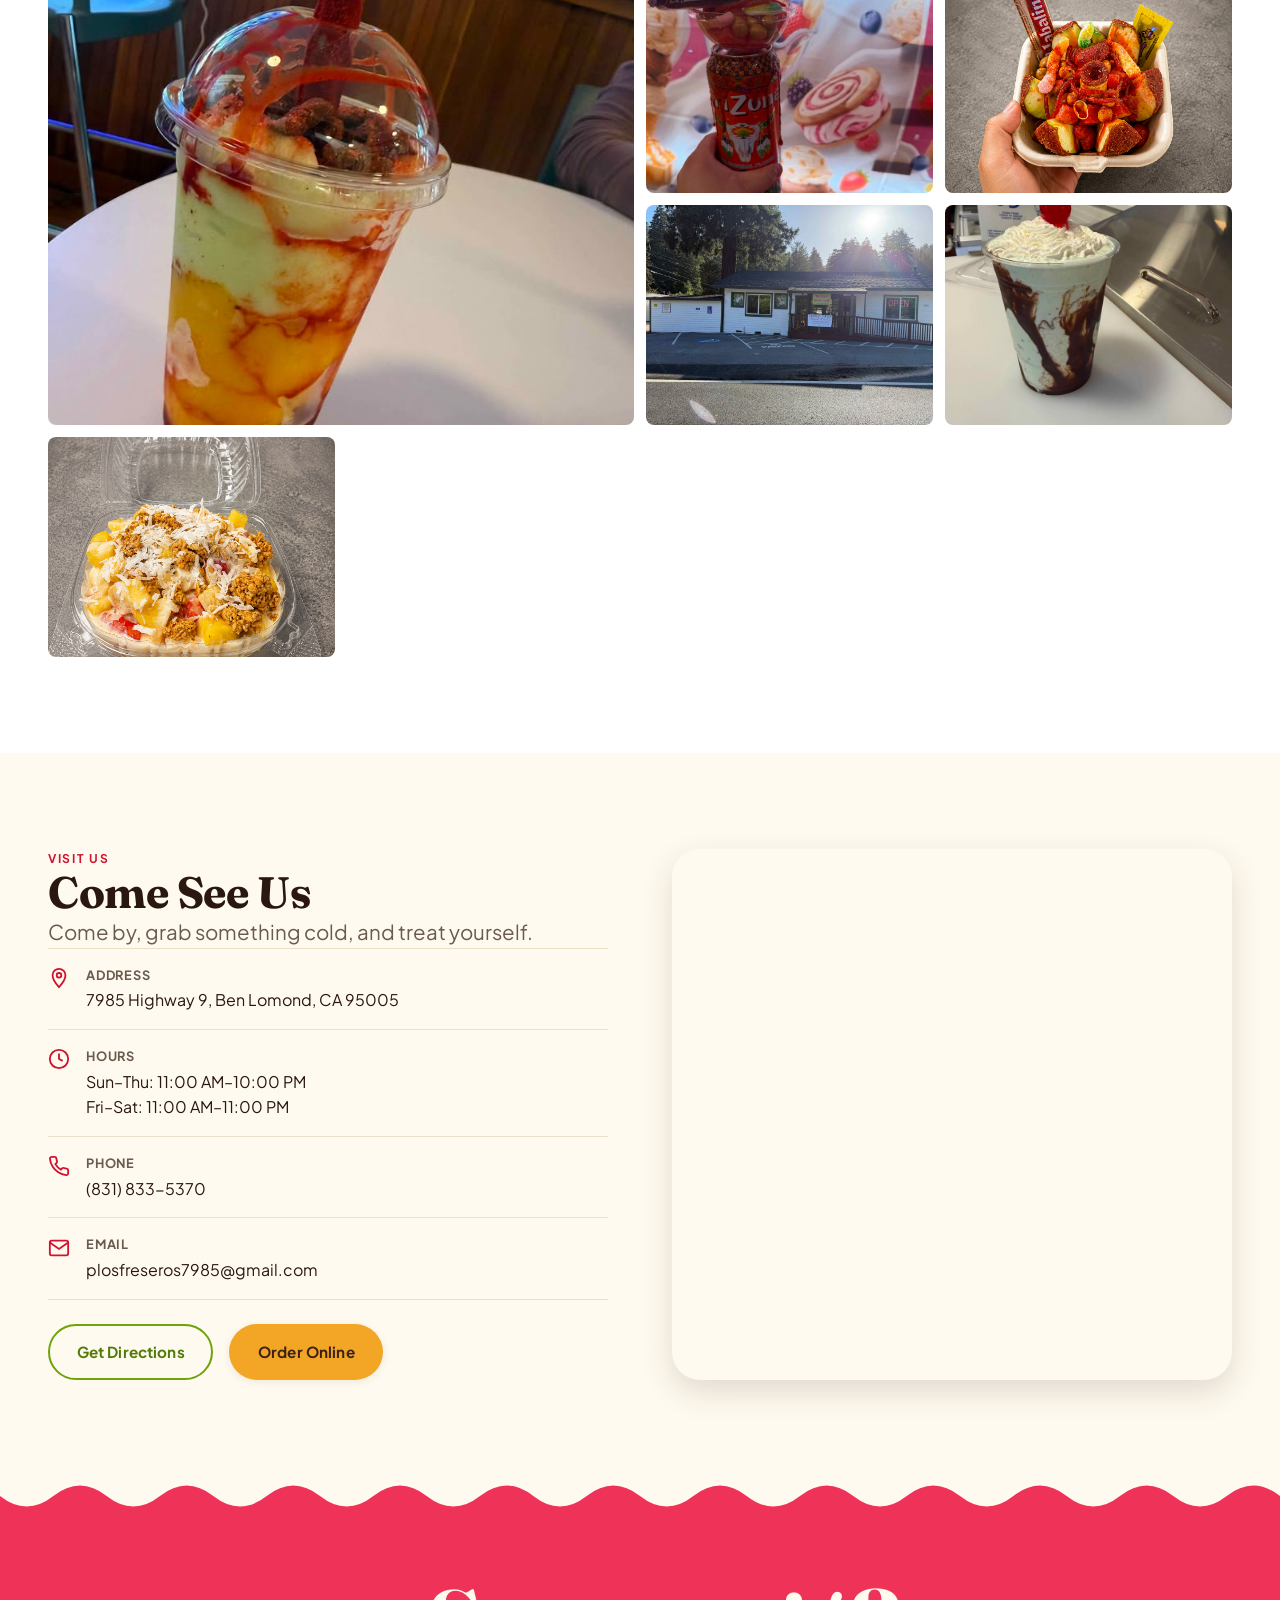
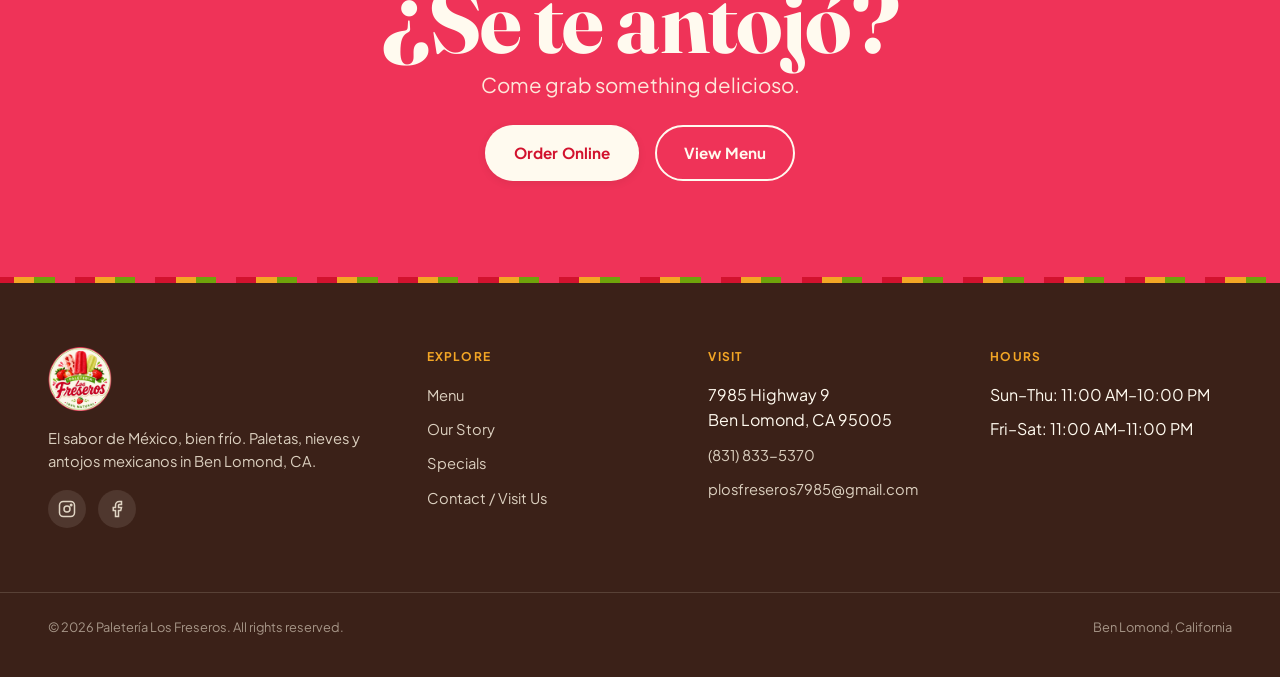
==== commit ec9e58b7: "Replace Diablito photo with v2" ====
--- a/index.html
+++ b/index.html
@@ -303,7 +303,7 @@
         <div class="g-item"><img src="images/739312568_1499884337942383_3169866657931373353_n.jpg-v2.png" alt="Coctel de frutas with Tajín, jabalina, and chamoy" loading="lazy" width="720" height="960"></div>
         <div class="g-item"><img src="images/740063621_1510911434100857_6702859000921325610_n.jpg" alt="Paletería Los Freseros storefront" loading="lazy" width="960" height="720"></div>
         <div class="g-item"><img src="images/734732898_1796622708178205_699087450600480272_n.jpg" alt="Mint chip frapuchino with chocolate drizzle and whipped cream" loading="lazy" width="720" height="960"></div>
-        <div class="g-item"><img src="images/b1143db917bdeeac430463f0147e3ead.jpeg" alt="Bionico with fresh fruit, cream, granola, and coconut" loading="lazy" width="1536" height="2048"></div>
+        <div class="g-item"><img src="images/bionico.png" alt="Bionico with fresh fruit, cream, granola, and coconut" loading="lazy" width="1536" height="2048"></div>
       </div>
     </div>
   </section>
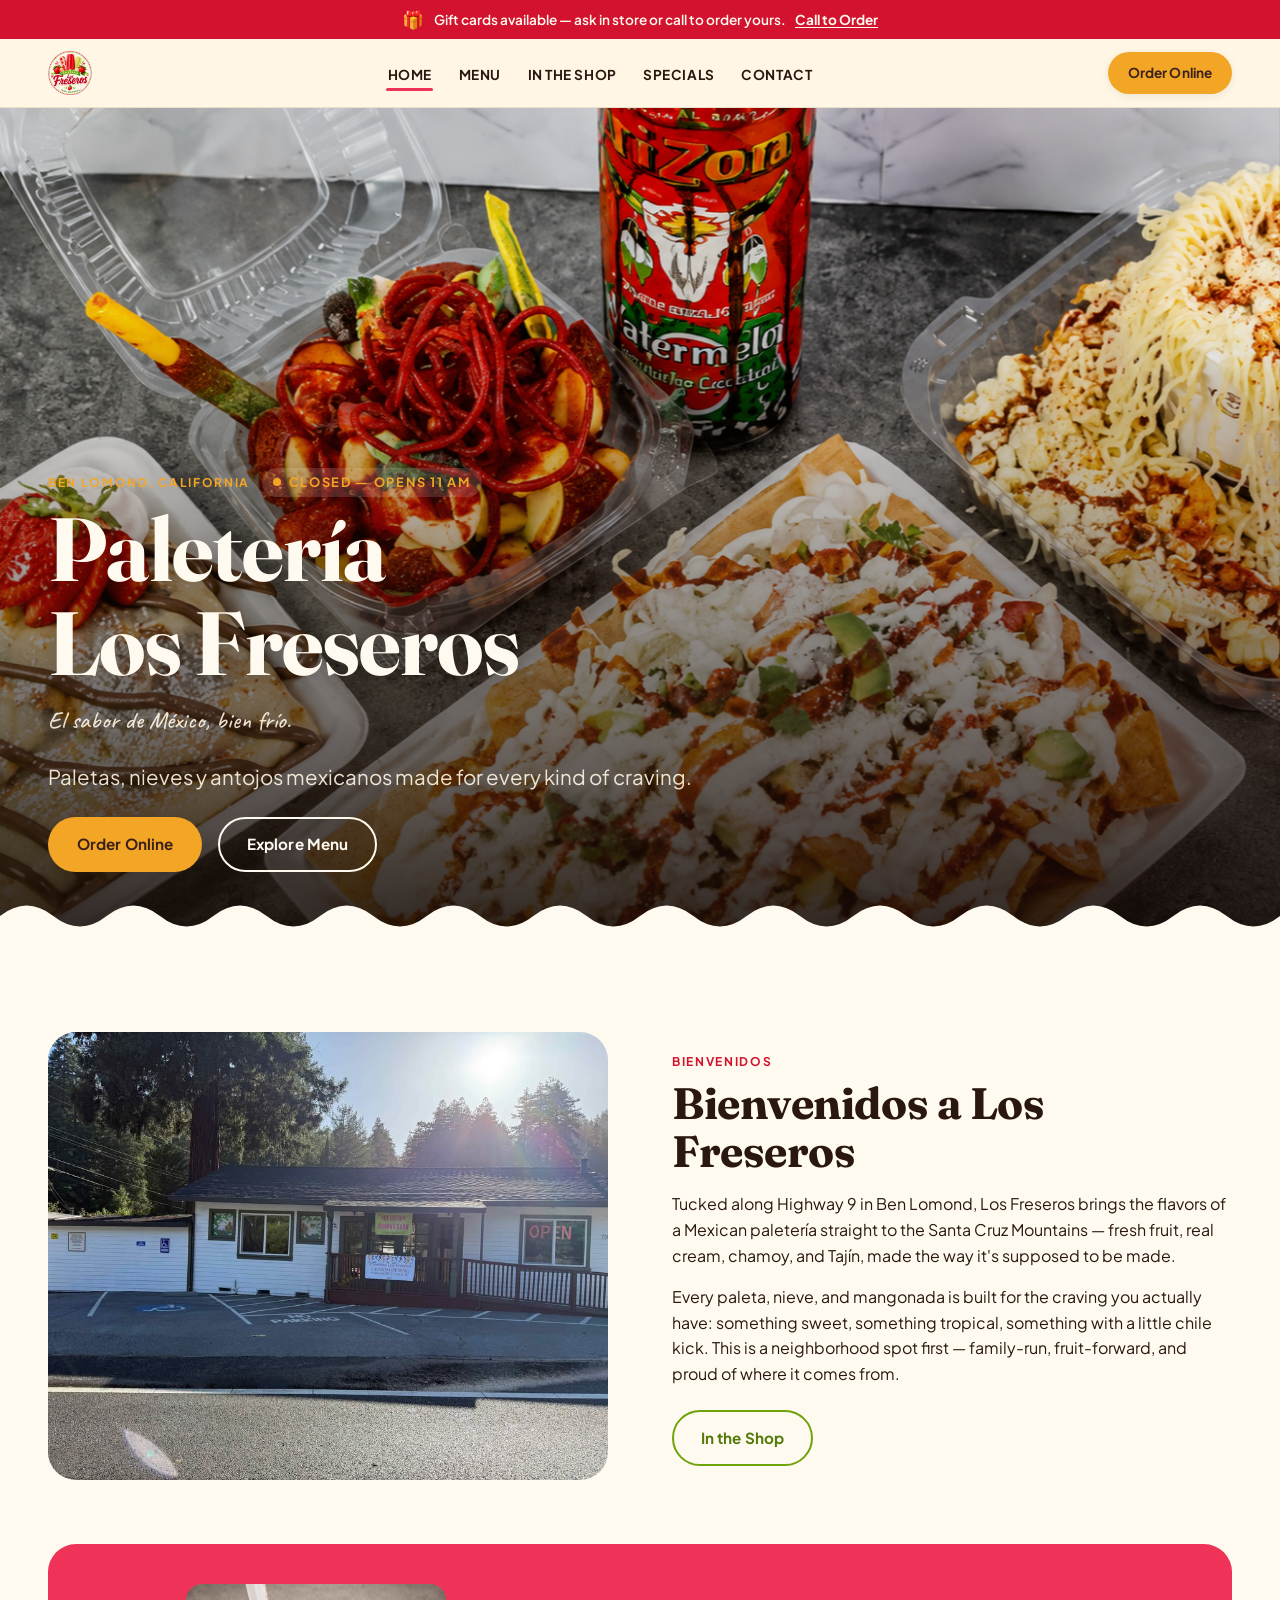
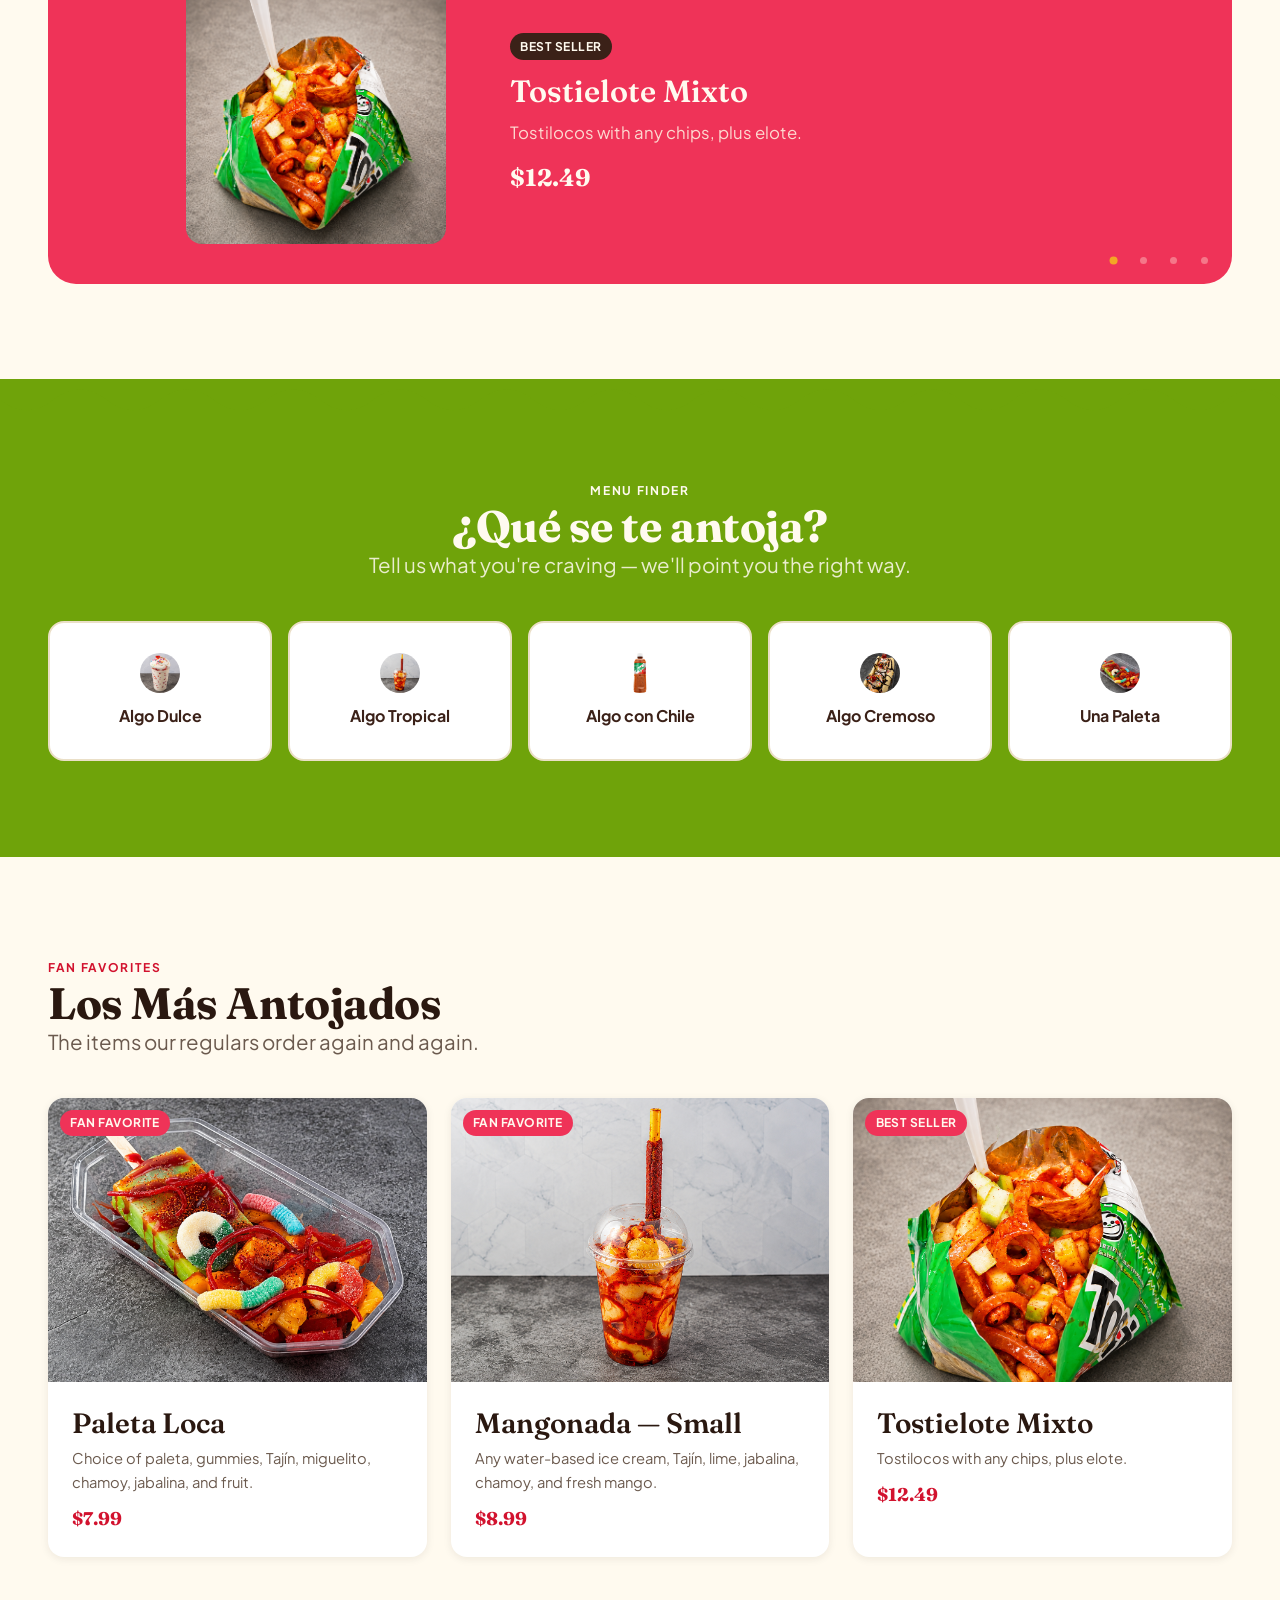
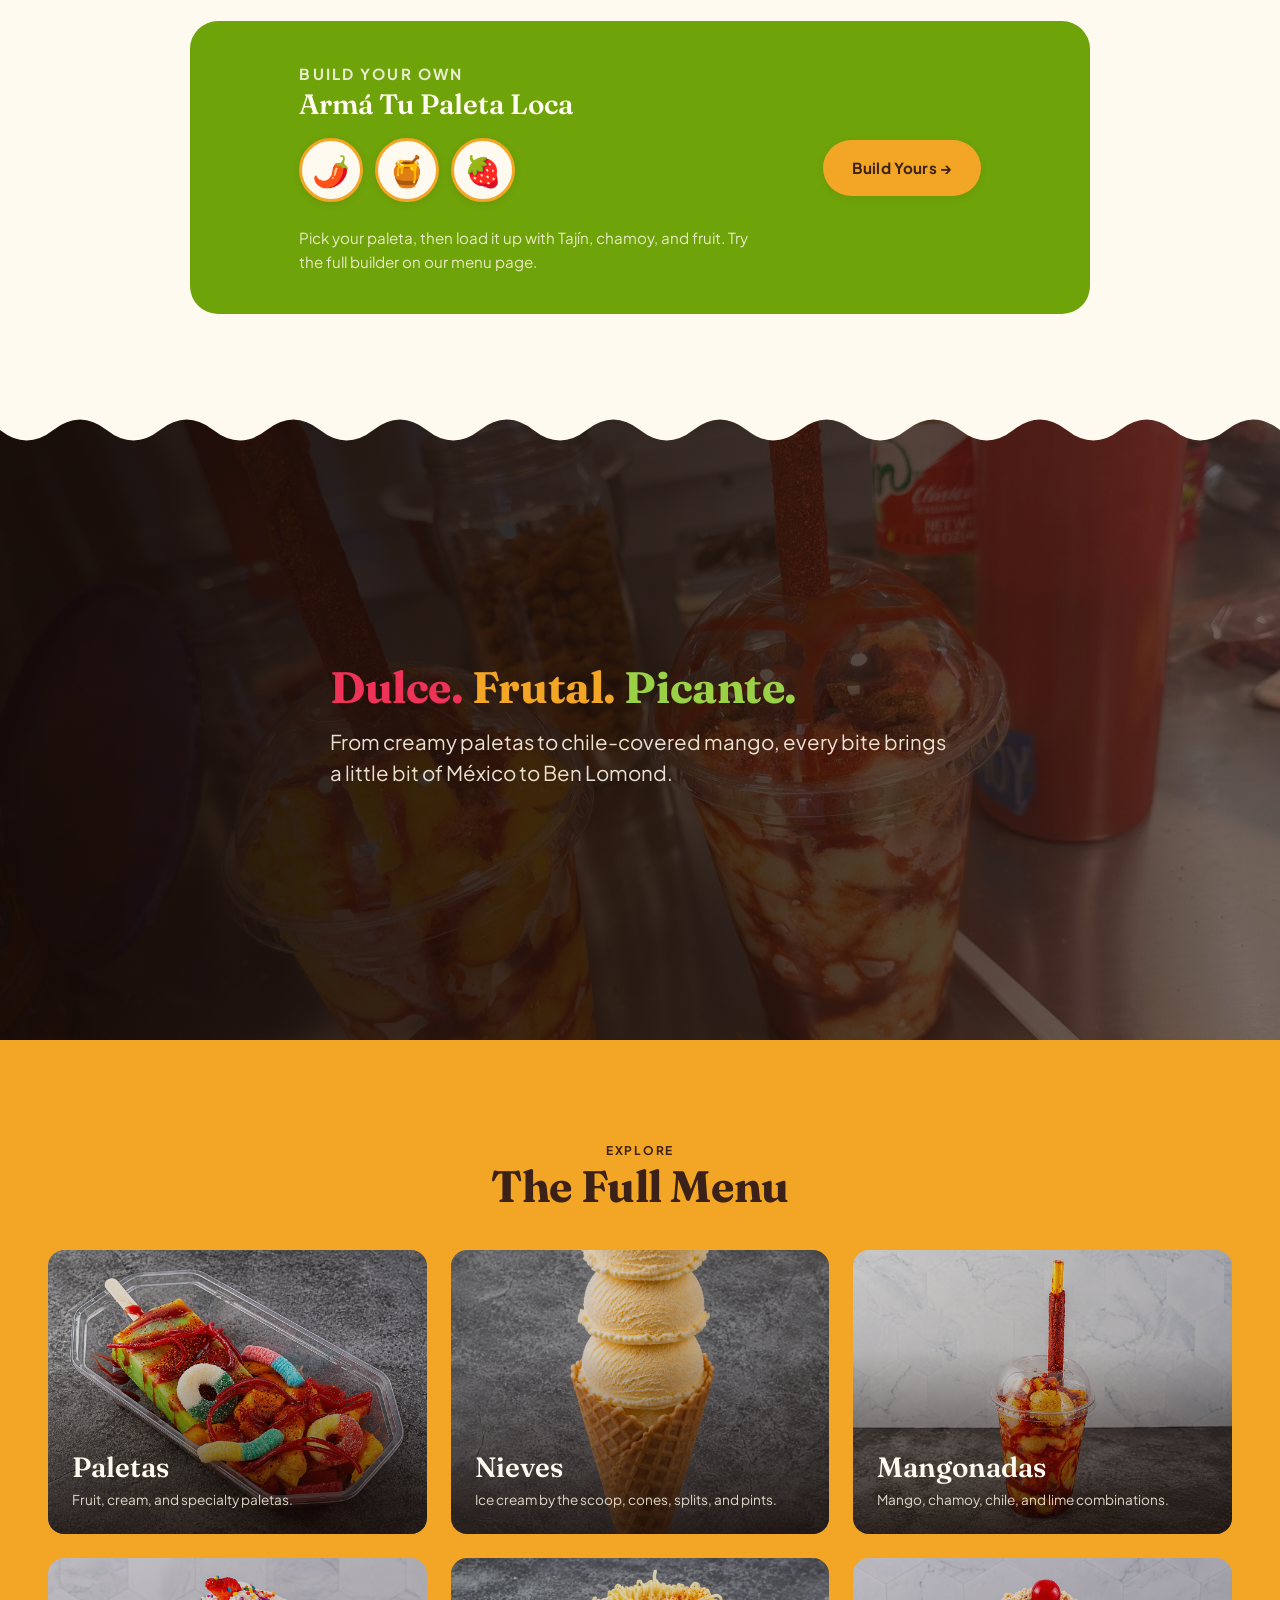
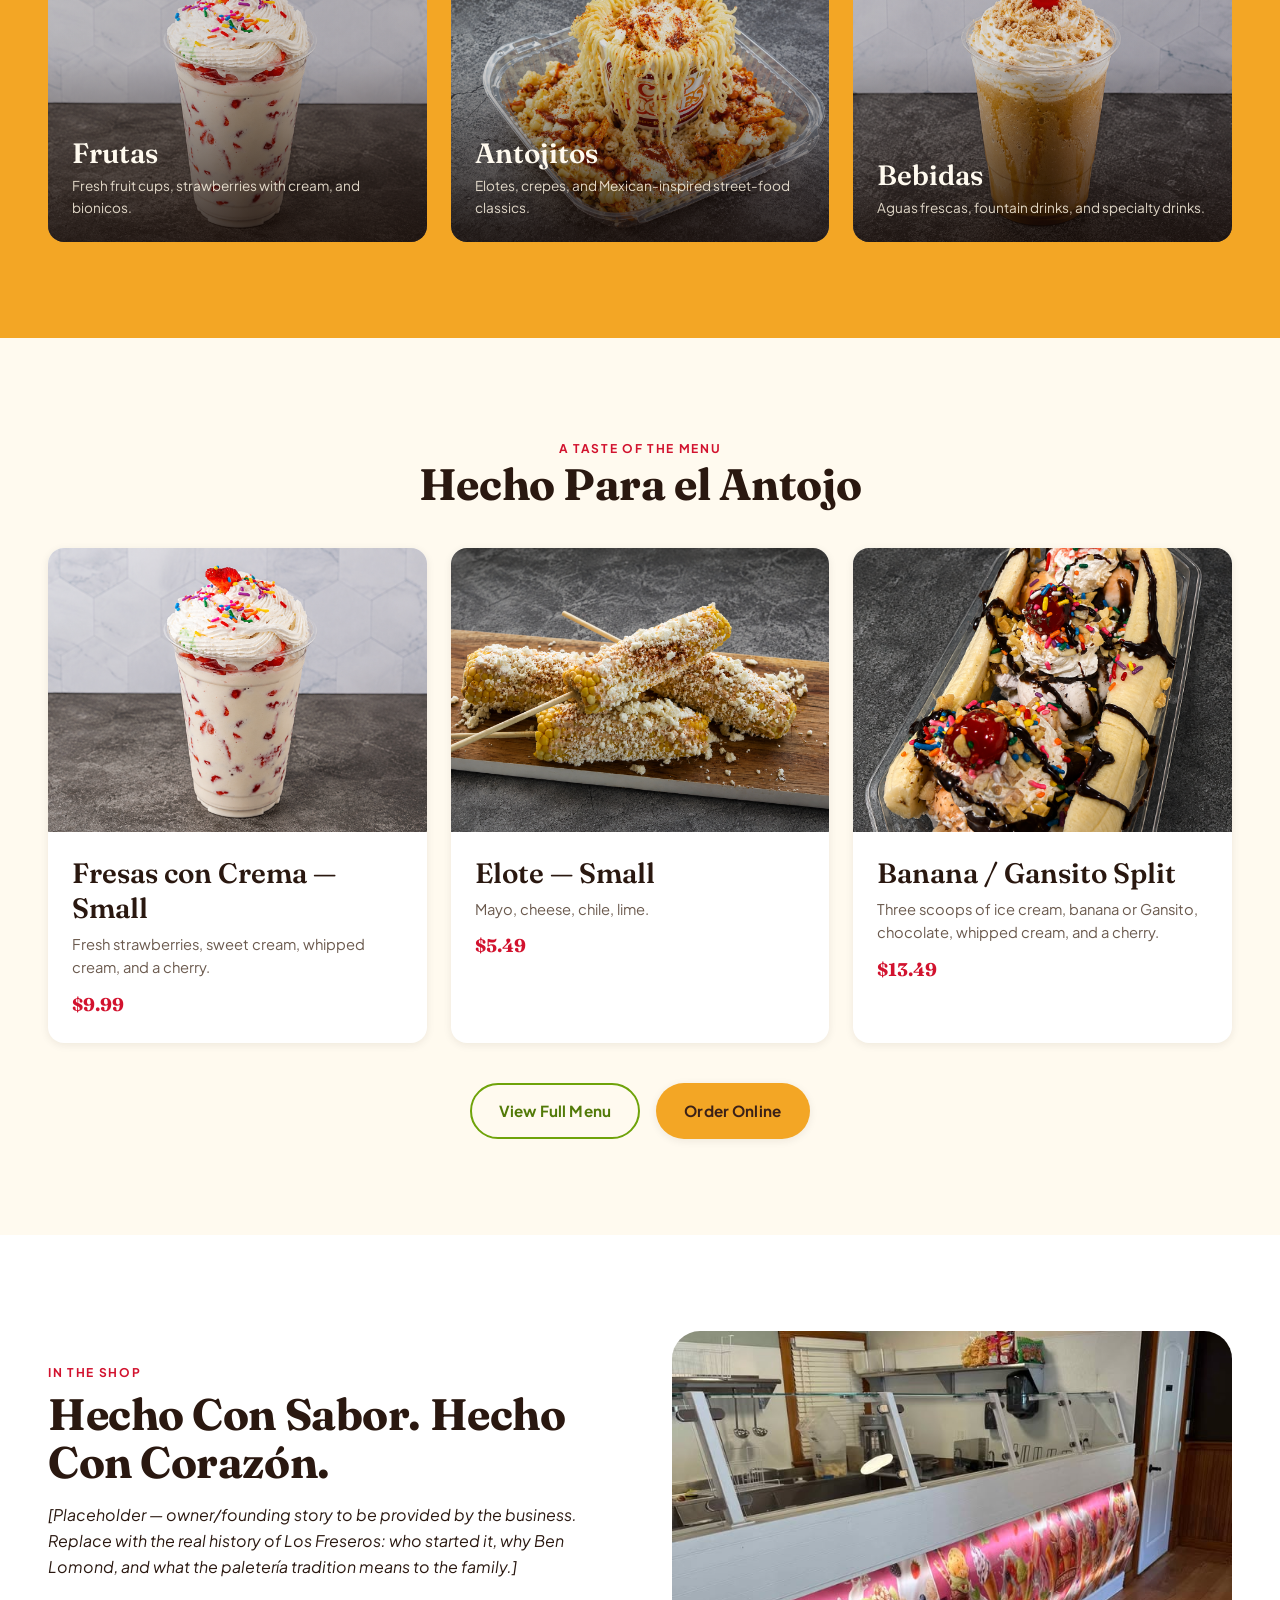
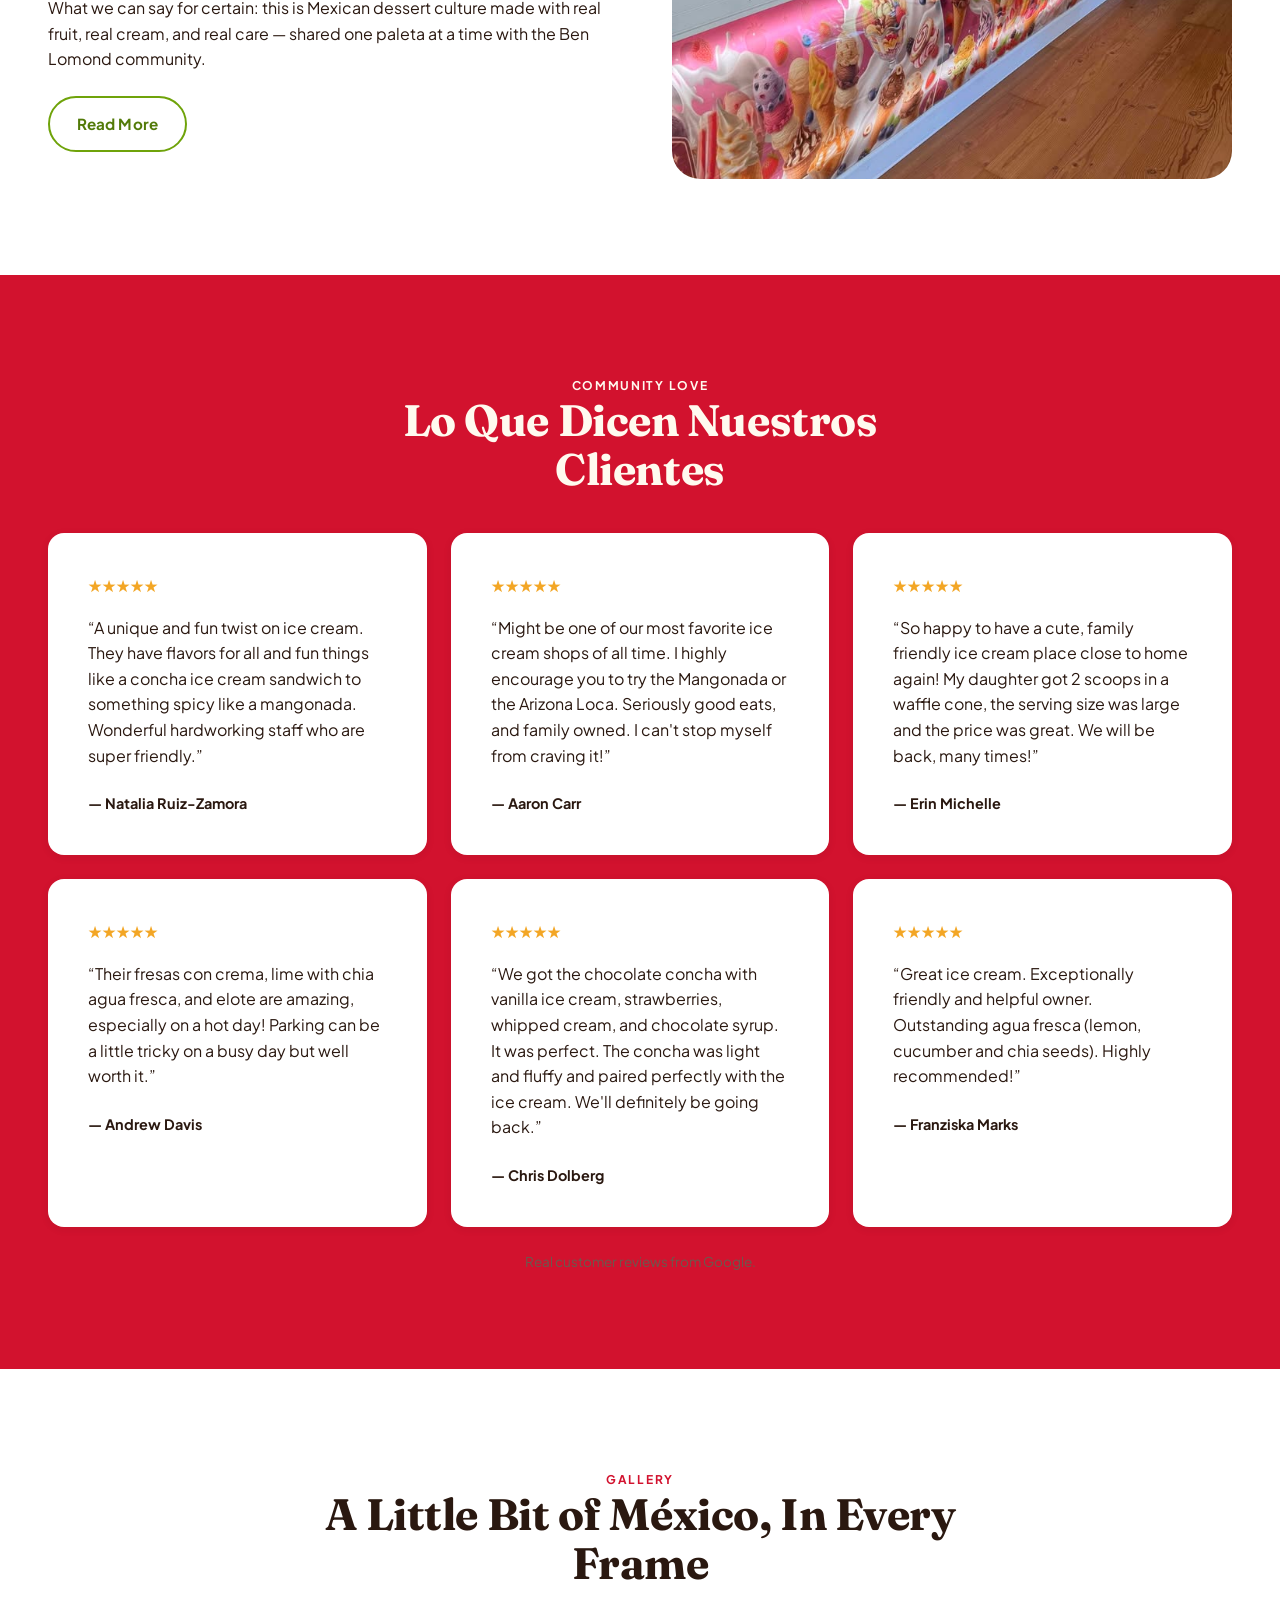
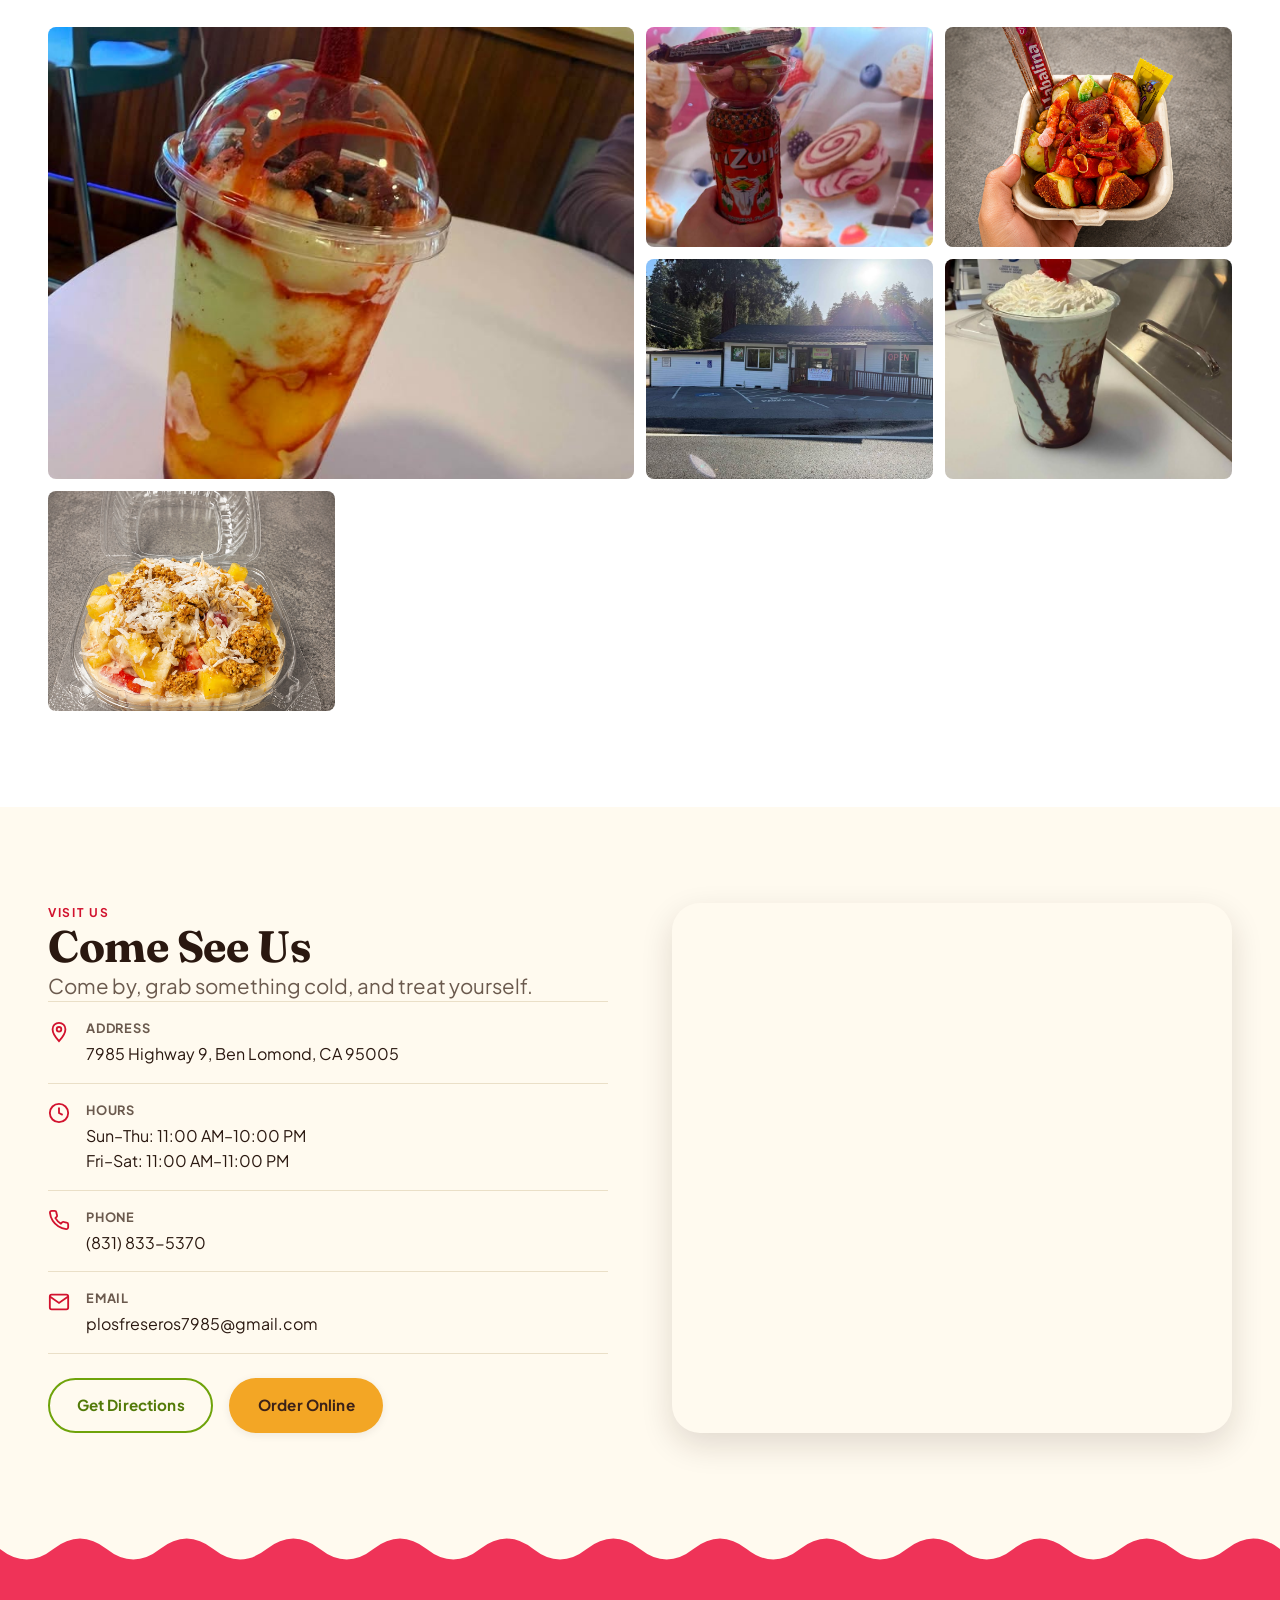
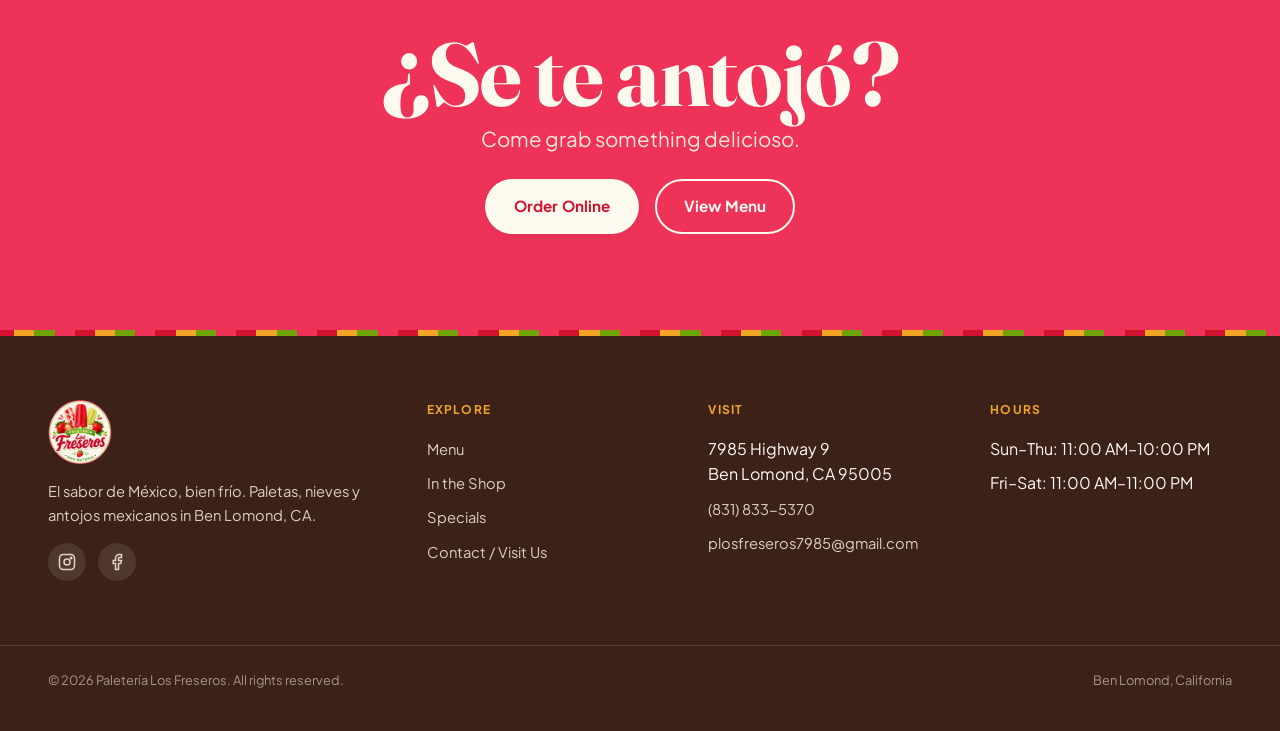
==== commit 936e3ce6: "Rename Our Story nav to In the Shop, switch story.html accent to chili red" ====
--- a/index.html
+++ b/index.html
@@ -74,7 +74,7 @@
       <ul class="nav-links">
         <li><a href="index.html" aria-current="page">Home</a></li>
         <li><a href="menu.html">Menu</a></li>
-        <li><a href="story.html">Our Story</a></li>
+        <li><a href="story.html">In the Shop</a></li>
         <li><a href="specials.html">Specials</a></li>
         <li><a href="contact.html">Contact</a></li>
       </ul>
@@ -90,7 +90,7 @@
   <nav class="mobile-nav" id="mobile-nav" aria-label="Mobile">
     <a href="index.html" aria-current="page">Home</a>
     <a href="menu.html">Menu</a>
-    <a href="story.html">Our Story</a>
+    <a href="story.html">In the Shop</a>
     <a href="specials.html">Specials</a>
     <a href="contact.html">Contact / Visit Us</a>
   </nav>
@@ -134,7 +134,7 @@
         <h2 class="h2">Bienvenidos a Los Freseros</h2>
         <p>Tucked along Highway 9 in Ben Lomond, Los Freseros brings the flavors of a Mexican paletería straight to the Santa Cruz Mountains — fresh fruit, real cream, chamoy, and Tajín, made the way it's supposed to be made.</p>
         <p>Every paleta, nieve, and mangonada is built for the craving you actually have: something sweet, something tropical, something with a little chile kick. This is a neighborhood spot first — family-run, fruit-forward, and proud of where it comes from.</p>
-        <a href="story.html" class="btn btn-outline-dark">Our Story</a>
+        <a href="story.html" class="btn btn-outline-dark">In the Shop</a>
       </div>
     </div>
     <div class="container" style="margin-top:var(--space-xl);">
@@ -235,11 +235,11 @@
   <section class="section bg-white">
     <div class="container story-teaser">
       <div class="intro-copy reveal">
-        <p class="eyebrow">Our Story</p>
+        <p class="eyebrow">In the Shop</p>
         <h2 class="h2">Hecho Con Sabor. Hecho Con Corazón.</h2>
         <p><em>[Placeholder — owner/founding story to be provided by the business. Replace with the real history of Los Freseros: who started it, why Ben Lomond, and what the paletería tradition means to the family.]</em></p>
         <p>What we can say for certain: this is Mexican dessert culture made with real fruit, real cream, and real care — shared one paleta at a time with the Ben Lomond community.</p>
-        <a href="story.html" class="btn btn-outline-dark">Read Our Story</a>
+        <a href="story.html" class="btn btn-outline-dark">Read More</a>
       </div>
       <div class="intro-media reveal">
         <img src="images/739276586_1326711286316064_5108953146912621764_n.jpg" alt="Inside Paletería Los Freseros, the serving counter and ice cream case" loading="lazy" width="960" height="1280" style="width:100%; height:100%; object-fit:cover;">
@@ -385,7 +385,7 @@
       <h4>Explore</h4>
       <ul class="footer-links">
         <li><a href="menu.html">Menu</a></li>
-        <li><a href="story.html">Our Story</a></li>
+        <li><a href="story.html">In the Shop</a></li>
         <li><a href="specials.html">Specials</a></li>
         <li><a href="contact.html">Contact / Visit Us</a></li>
       </ul>
--- a/css/base.css
+++ b/css/base.css
@@ -188,6 +188,13 @@
   background: var(--color-mango-dark);
   box-shadow: var(--shadow-md);
 }
+.bg-mango .btn-primary {
+  background: var(--color-choc);
+  color: var(--color-cream);
+}
+.bg-mango .btn-primary:hover {
+  background: var(--color-ink);
+}
 
 .btn-secondary {
   background: transparent;
--- a/css/components.css
+++ b/css/components.css
@@ -268,6 +268,7 @@
 /* ---- Card ---- */
 .card {
   background: var(--color-white);
+  color: var(--text-body);
   border-radius: var(--radius-md);
   overflow: hidden;
   box-shadow: var(--shadow-sm);
@@ -315,13 +316,14 @@
   .craving-grid {
     grid-auto-flow: column;
     grid-template-columns: none;
-    grid-auto-columns: 38%;
+    grid-auto-columns: 72%;
     gap: var(--space-md);
     overflow-x: auto;
     scroll-snap-type: x mandatory;
     padding-bottom: 0.5rem;
     margin-inline: calc(var(--container-pad) * -1);
     padding-inline: var(--container-pad);
+    scroll-padding-inline: var(--container-pad);
   }
   .craving-grid > * { scroll-snap-align: start; }
 }
@@ -329,12 +331,14 @@
   display: flex;
   flex-direction: column;
   align-items: center;
+  justify-content: center;
   gap: 0.6rem;
   text-align: center;
   background: var(--color-white);
   border: 2px solid var(--color-line);
   border-radius: var(--radius-md);
   padding: var(--space-md) var(--space-sm);
+  min-height: 140px;
   font-weight: 700;
   color: var(--color-choc);
   transition: border-color var(--dur-fast) var(--ease-out), transform var(--dur-fast) var(--ease-out), background var(--dur-fast) var(--ease-out);
@@ -382,6 +386,7 @@
 /* ---- Review card ---- */
 .review-card {
   background: var(--color-white);
+  color: var(--text-body);
   border-radius: var(--radius-md);
   padding: var(--space-lg);
   box-shadow: var(--shadow-sm);
@@ -393,6 +398,7 @@
   font-weight: 700;
   font-family: var(--font-body);
   font-size: 0.9rem;
+  color: var(--text-body);
 }
 
 /* ---- Gallery ---- */
--- a/css/home.css
+++ b/css/home.css
@@ -152,7 +152,7 @@
   color: var(--color-cream);
 }
 @media (max-width: 560px) {
-  .spotlight-strip { height: 340px; }
+  .spotlight-strip { height: auto; }
 }
 .spotlight-slide {
   position: absolute;
@@ -172,7 +172,16 @@
   pointer-events: auto;
 }
 @media (max-width: 560px) {
-  .spotlight-slide { flex-direction: column; align-items: flex-start; gap: var(--space-md); padding: var(--space-lg) var(--space-md); text-align: left; }
+  .spotlight-slide {
+    position: static;
+    flex-direction: column;
+    align-items: flex-start;
+    gap: var(--space-md);
+    padding: var(--space-lg) var(--space-md);
+    text-align: left;
+    display: none;
+  }
+  .spotlight-slide.is-active { display: flex; }
 }
 .spotlight-media {
   flex-shrink: 0;
@@ -197,6 +206,9 @@
   -webkit-box-orient: vertical;
   overflow: hidden;
 }
+@media (max-width: 560px) {
+  .spotlight-copy p { font-size: 0.92rem; -webkit-line-clamp: 3; }
+}
 .spotlight-copy .price { font-family: var(--font-display); font-size: 1.5rem; color: var(--color-mango); font-weight: 700; margin-top: 0.85rem; }
 
 .spotlight-dots {
@@ -206,6 +218,14 @@
   z-index: 2;
   display: flex;
   gap: 0.4rem;
+}
+@media (max-width: 560px) {
+  .spotlight-dots {
+    position: static;
+    justify-content: center;
+    width: 100%;
+    padding: 0 var(--space-md) var(--space-lg);
+  }
 }
 .spotlight-dot {
   width: 24px; height: 24px;
@@ -228,31 +248,37 @@
 
 /* ---- Builder teaser ---- */
 .builder-teaser {
-  background: var(--color-white);
-  border: 2px dashed var(--color-tropical);
+  background: var(--color-tropical);
+  color: var(--color-cream);
   border-radius: var(--radius-lg);
-  padding: var(--space-lg);
-  display: flex;
-  align-items: center;
-  gap: var(--space-lg);
+  padding: var(--space-lg) var(--space-xl);
+  display: flex;
+  align-items: center;
+  justify-content: center;
+  gap: var(--space-xl);
   flex-wrap: wrap;
-}
-.builder-teaser-copy { flex: 1 1 260px; }
-.builder-teaser-copy h3 { margin-bottom: 0.35rem; }
-.builder-teaser-copy p { color: var(--text-muted); font-size: 0.92rem; }
+  max-width: 900px;
+  margin-inline: auto;
+}
+.builder-teaser-copy { flex: 1 1 260px; max-width: 460px; }
+.builder-teaser-copy .eyebrow { color: inherit; opacity: 0.85; }
+.builder-teaser-copy h3 { color: var(--color-cream); margin-bottom: 0.35rem; }
+.builder-teaser-copy p { color: rgba(255,246,228,0.85); font-size: 0.95rem; }
 .builder-teaser-icons {
   display: flex;
-  gap: 0.6rem;
+  gap: 0.75rem;
   margin: var(--space-sm) 0 var(--space-md);
 }
 .builder-teaser-icons span {
   display: inline-flex;
   align-items: center;
   justify-content: center;
-  width: 44px; height: 44px;
+  width: 64px; height: 64px;
   border-radius: 50%;
-  background: var(--color-cream-deep);
-  font-size: 1.4rem;
+  background: var(--color-cream);
+  border: 3px solid var(--color-mango);
+  font-size: 1.9rem;
+  box-shadow: var(--shadow-sm);
 }
 .builder-teaser-cta { flex-shrink: 0; }
 
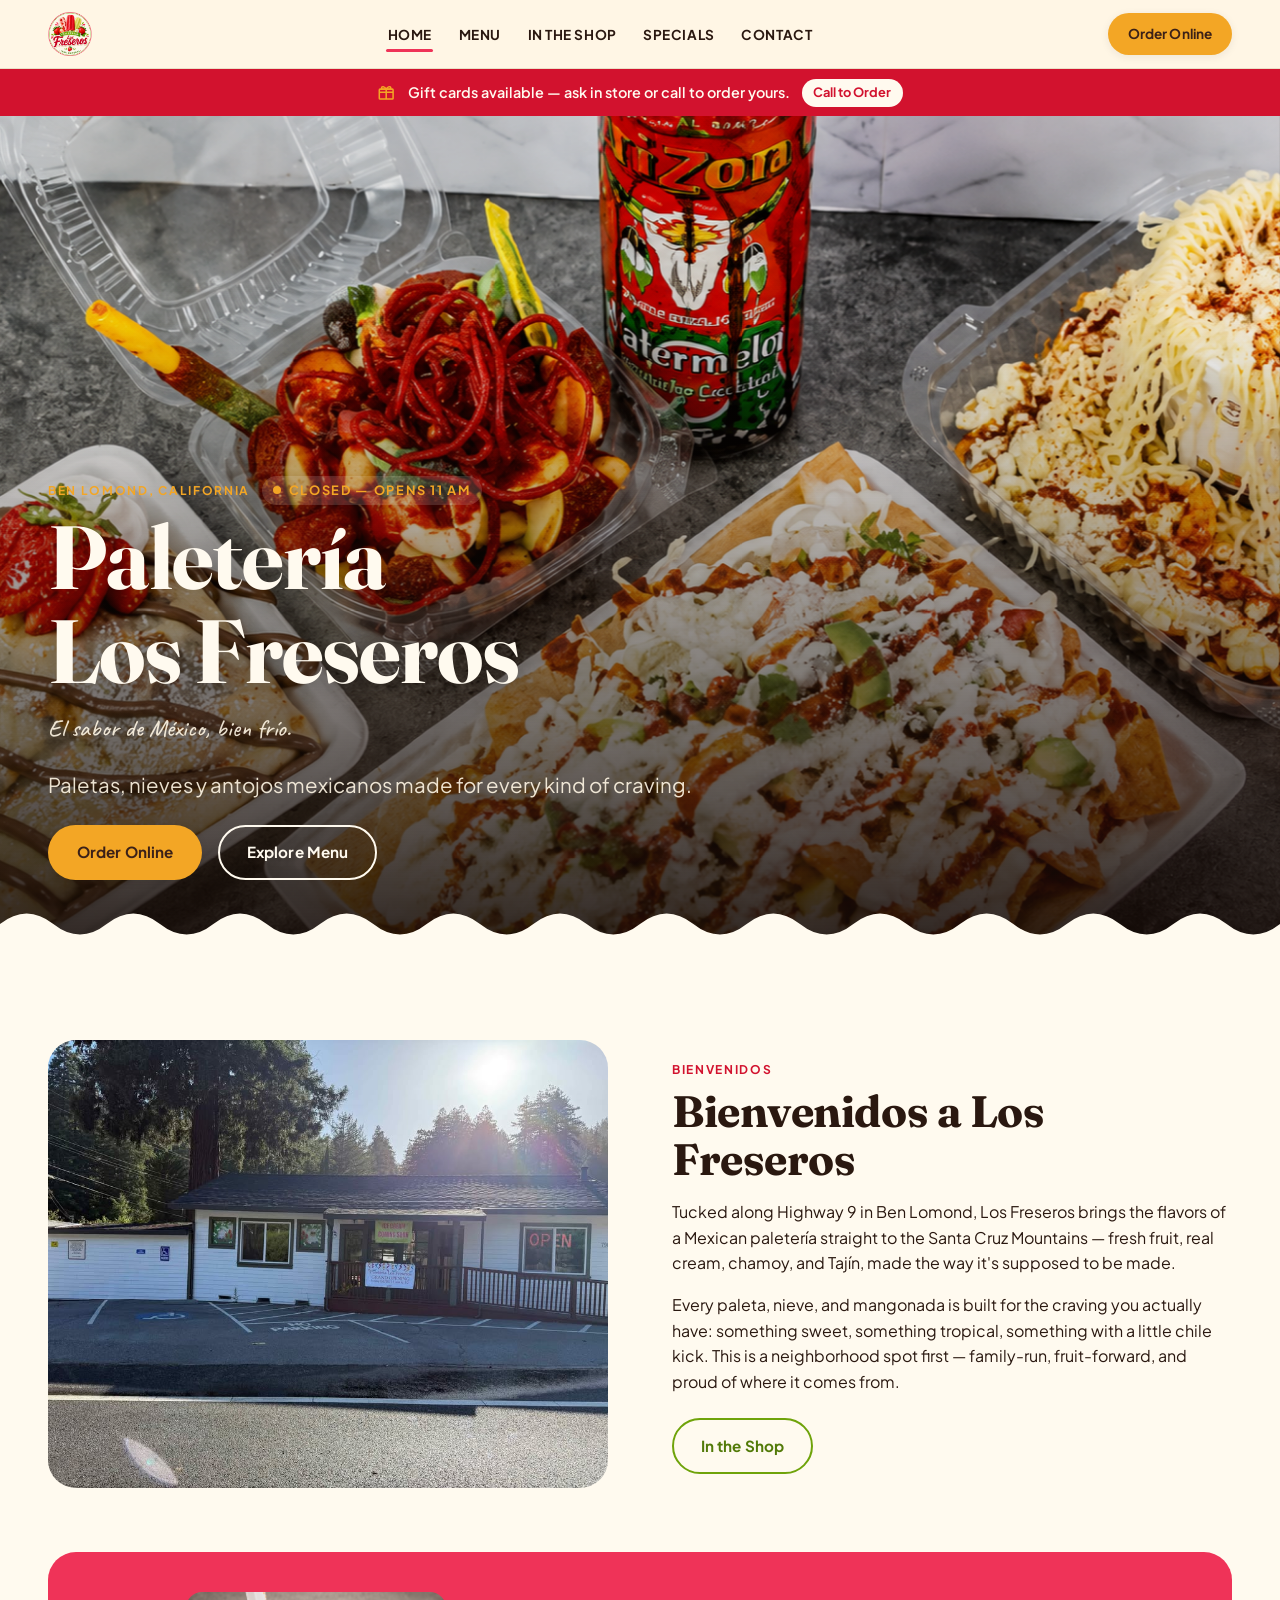
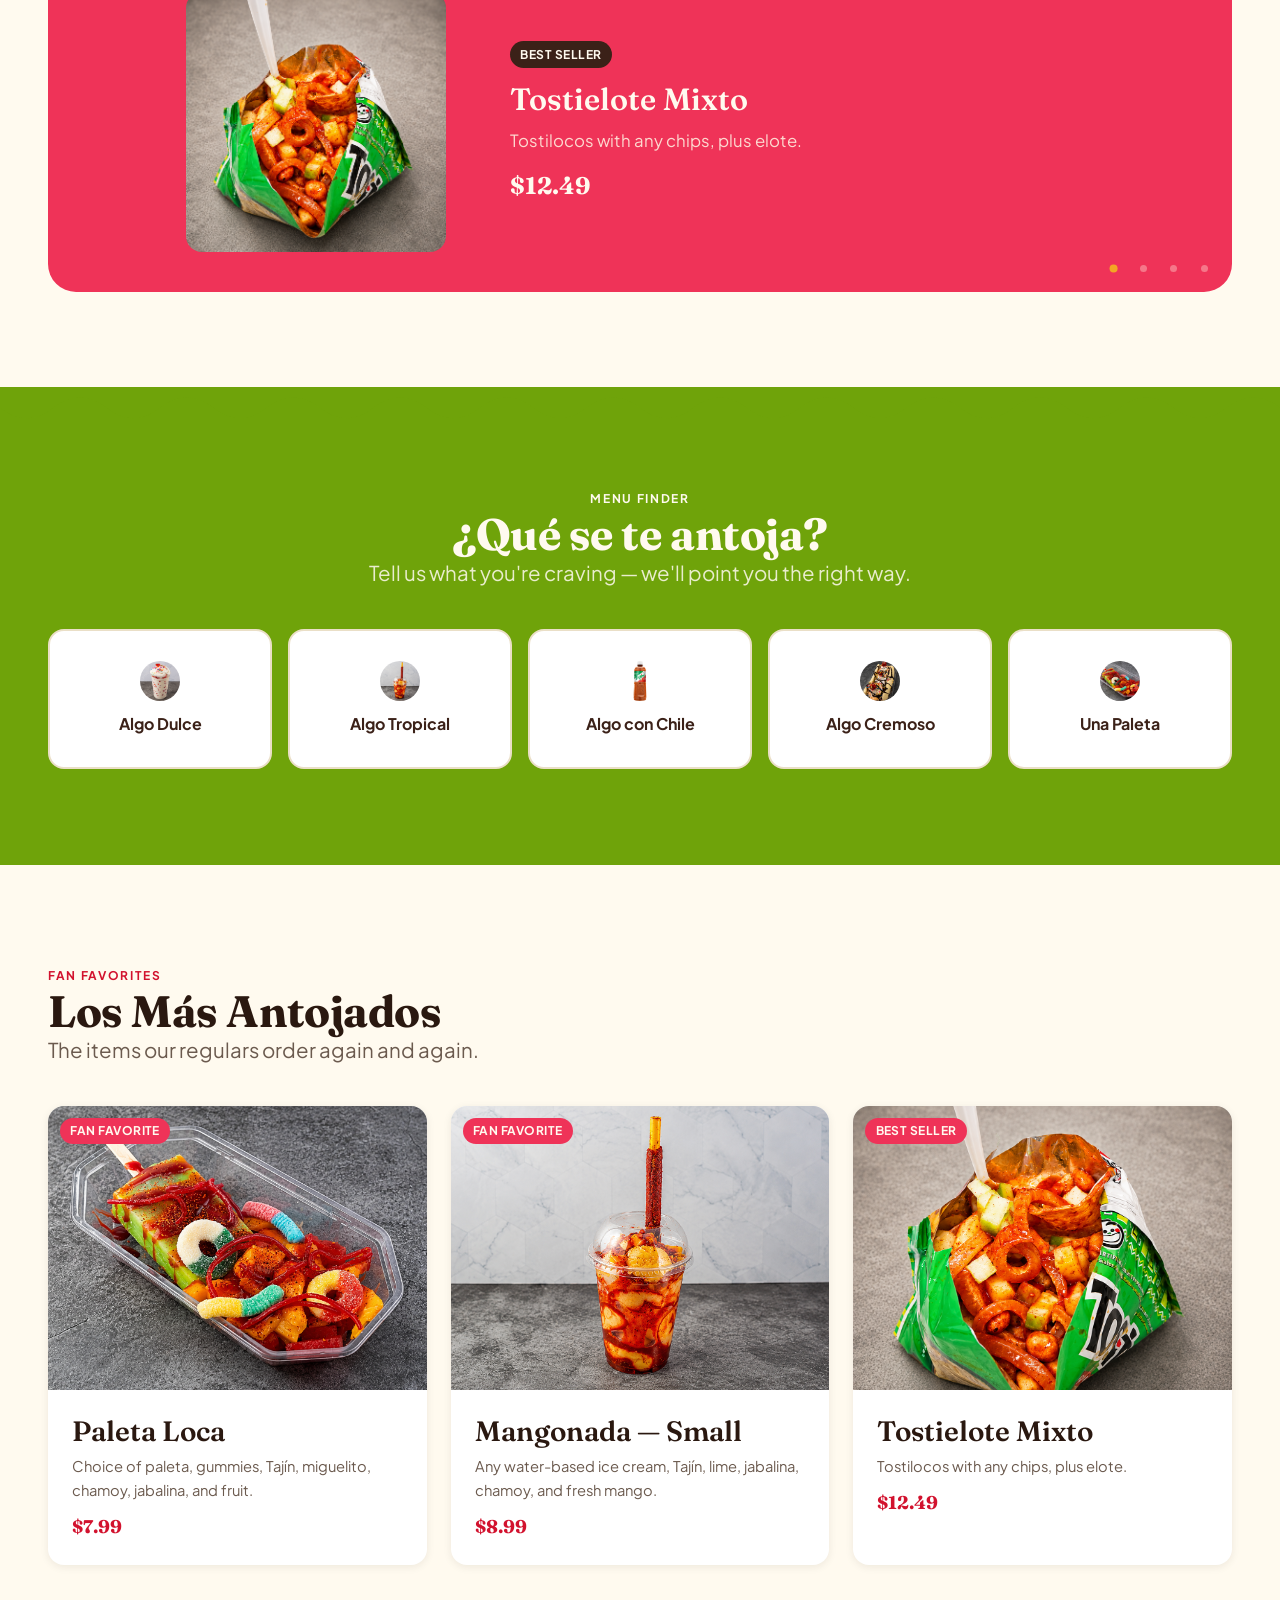
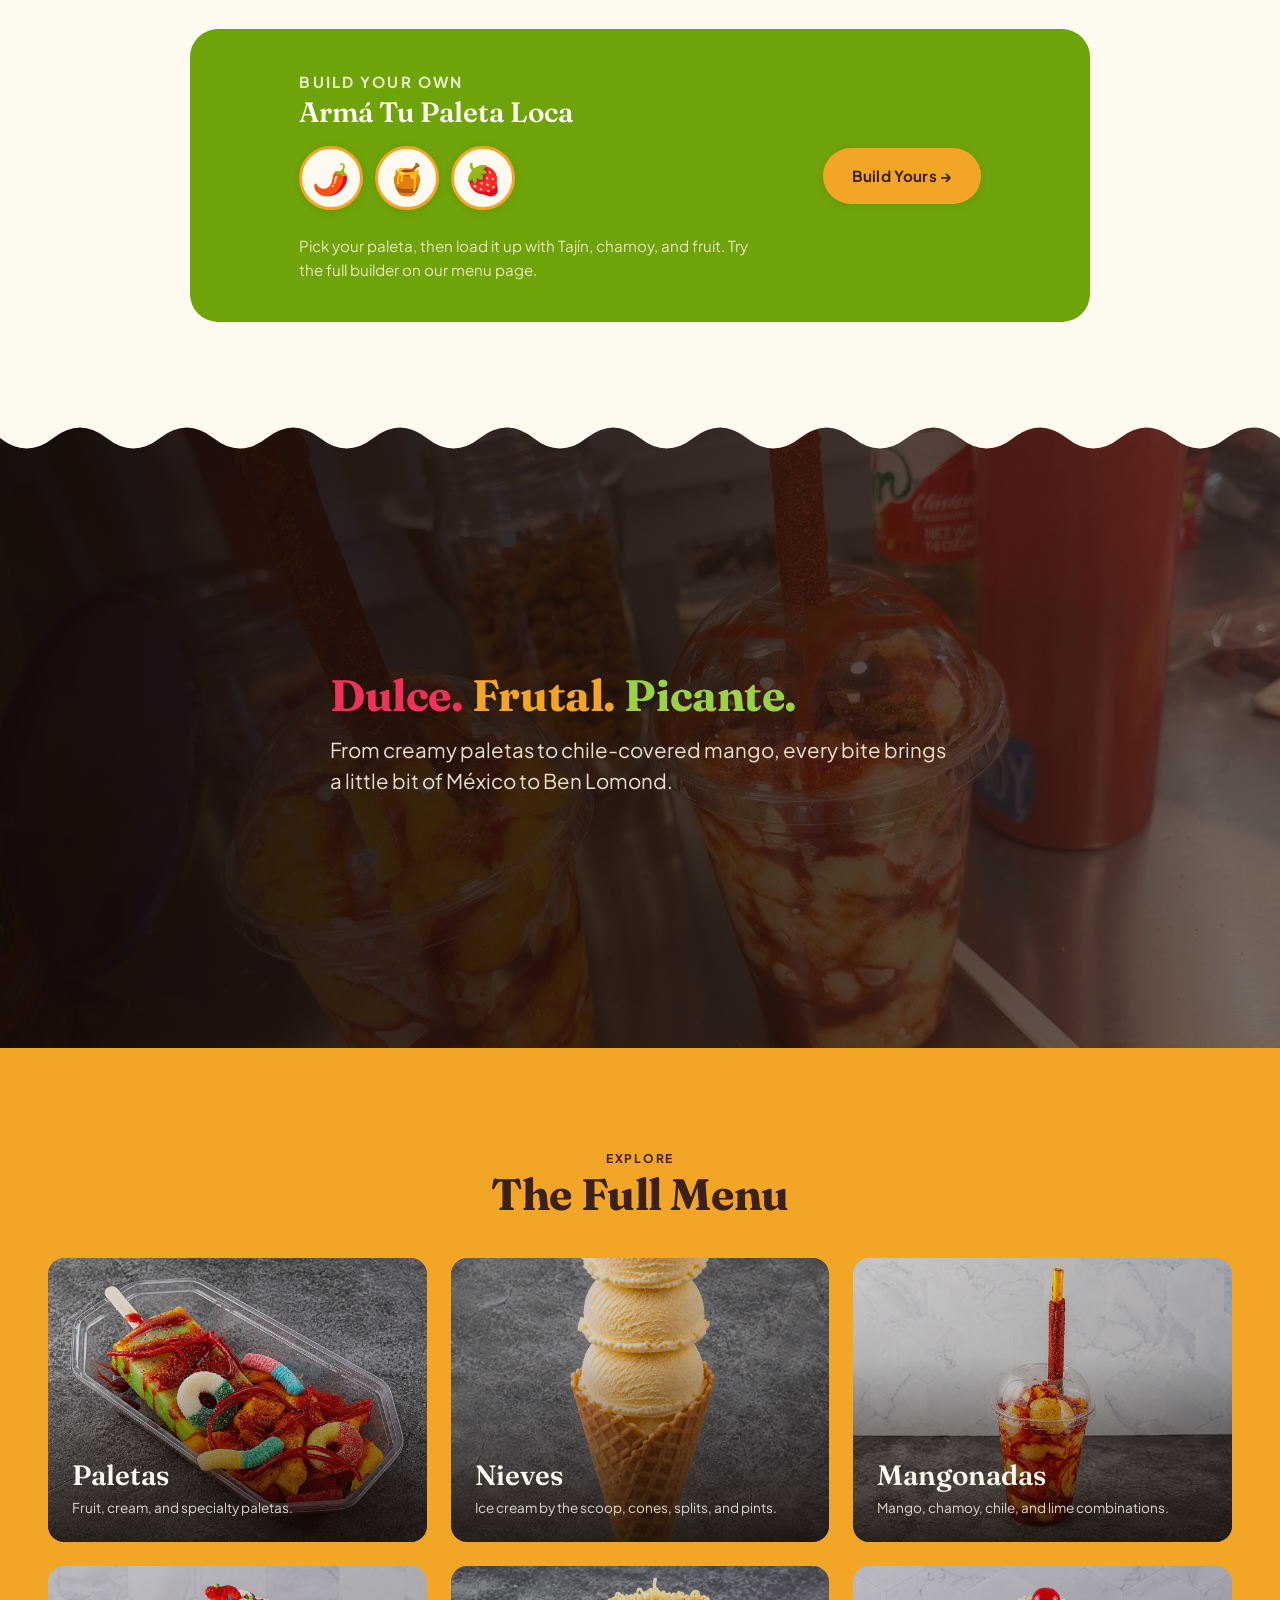
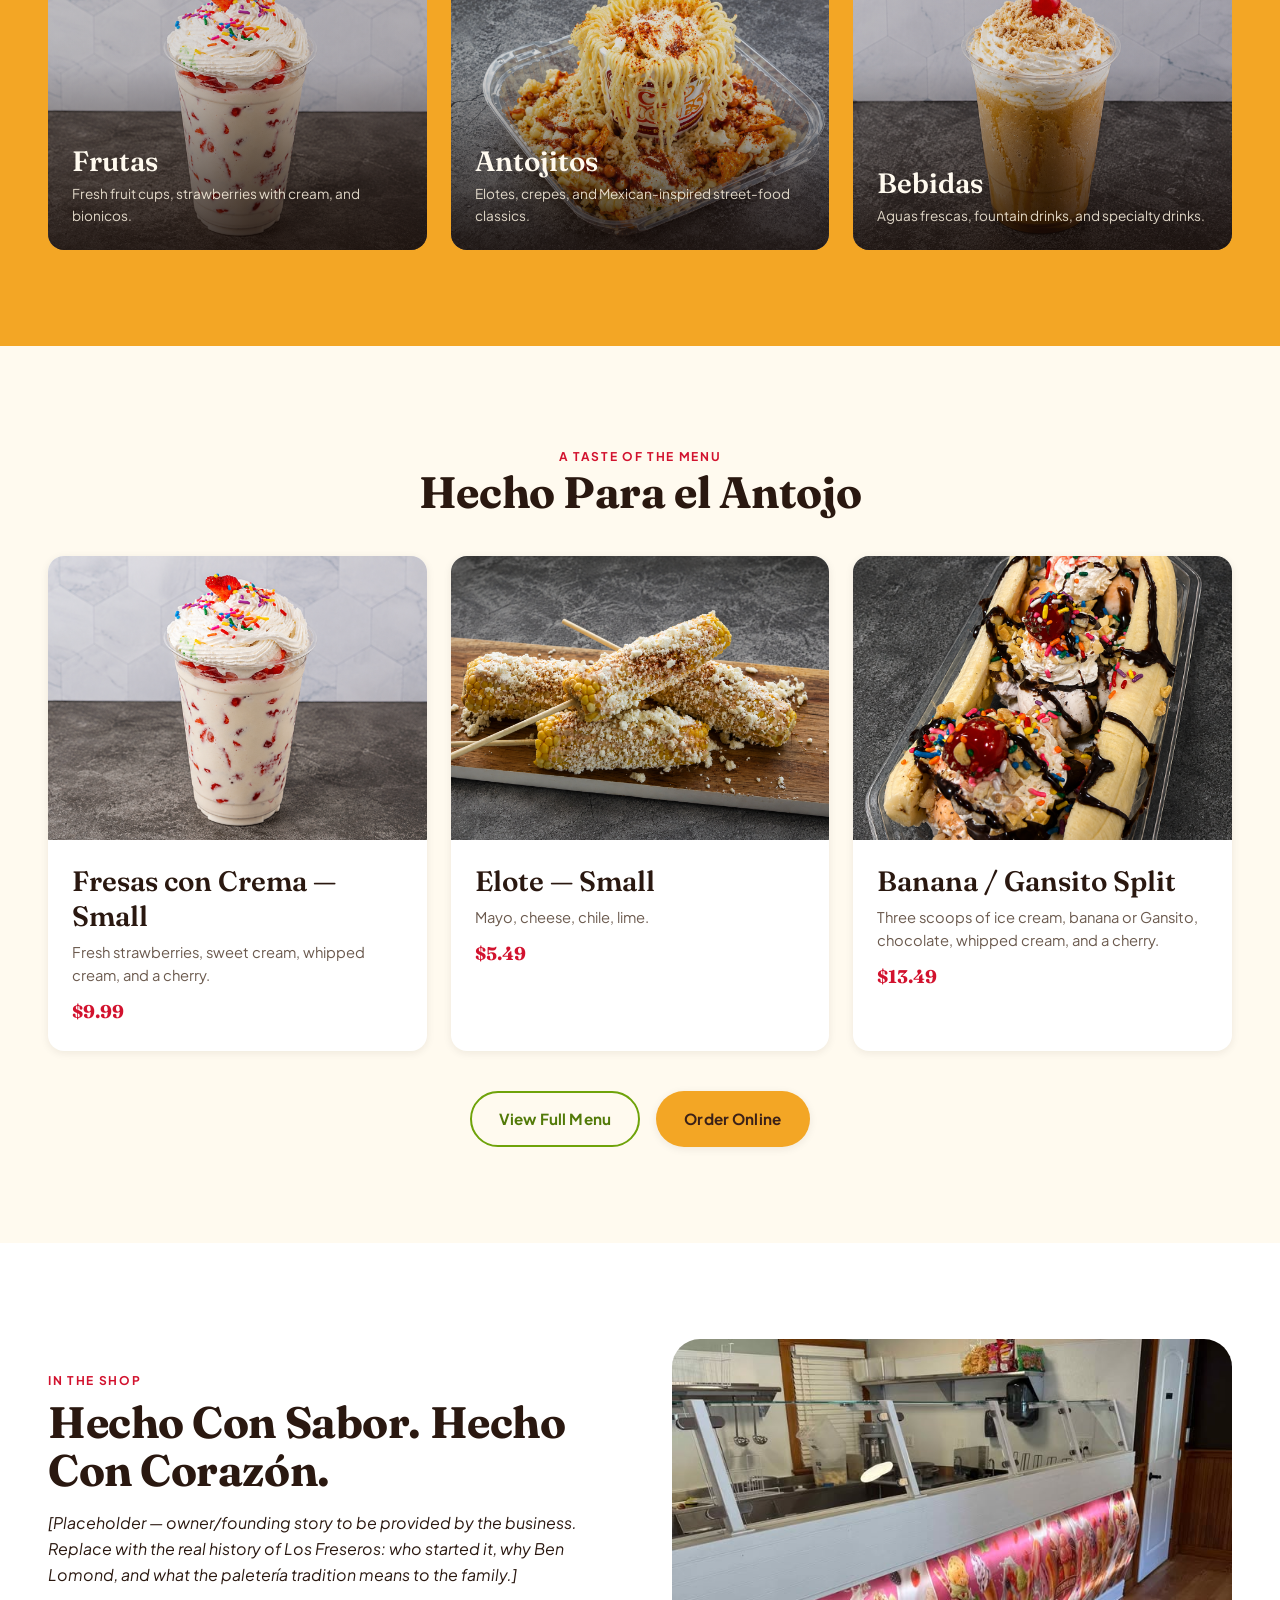
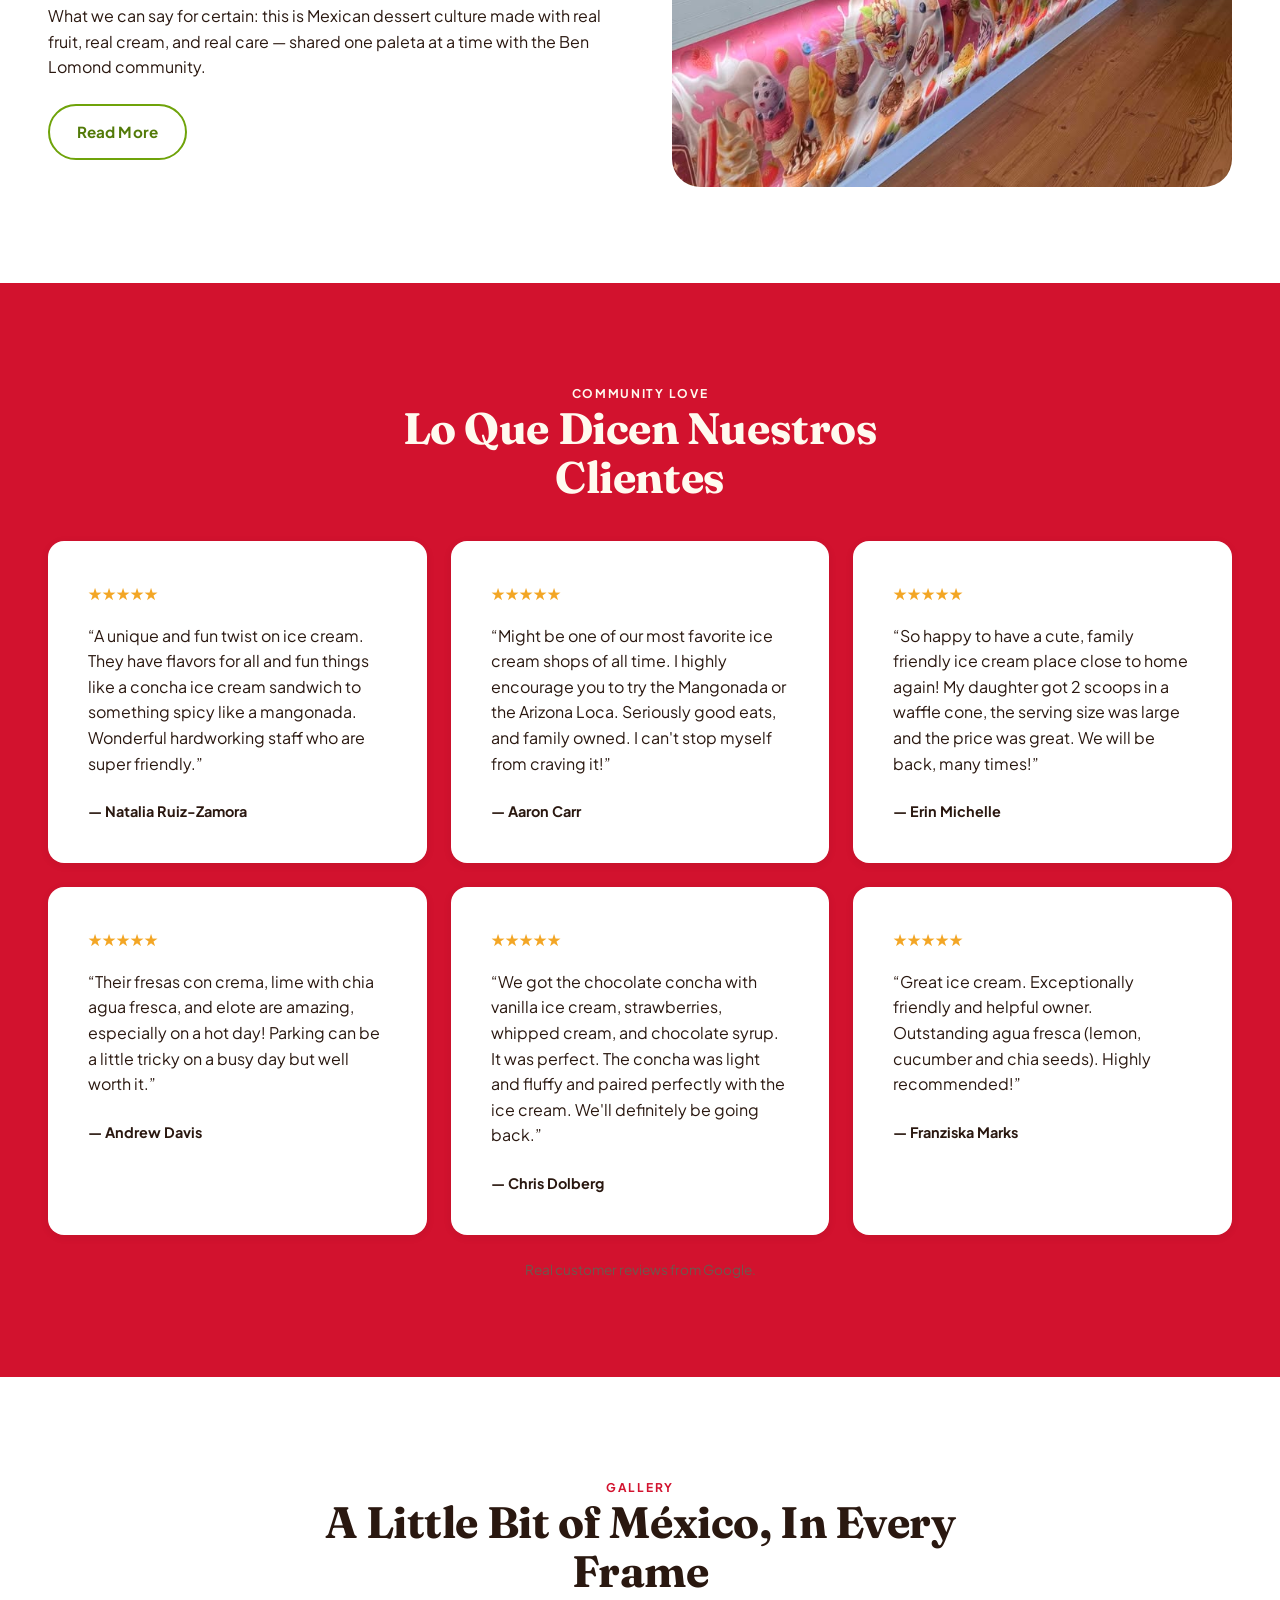
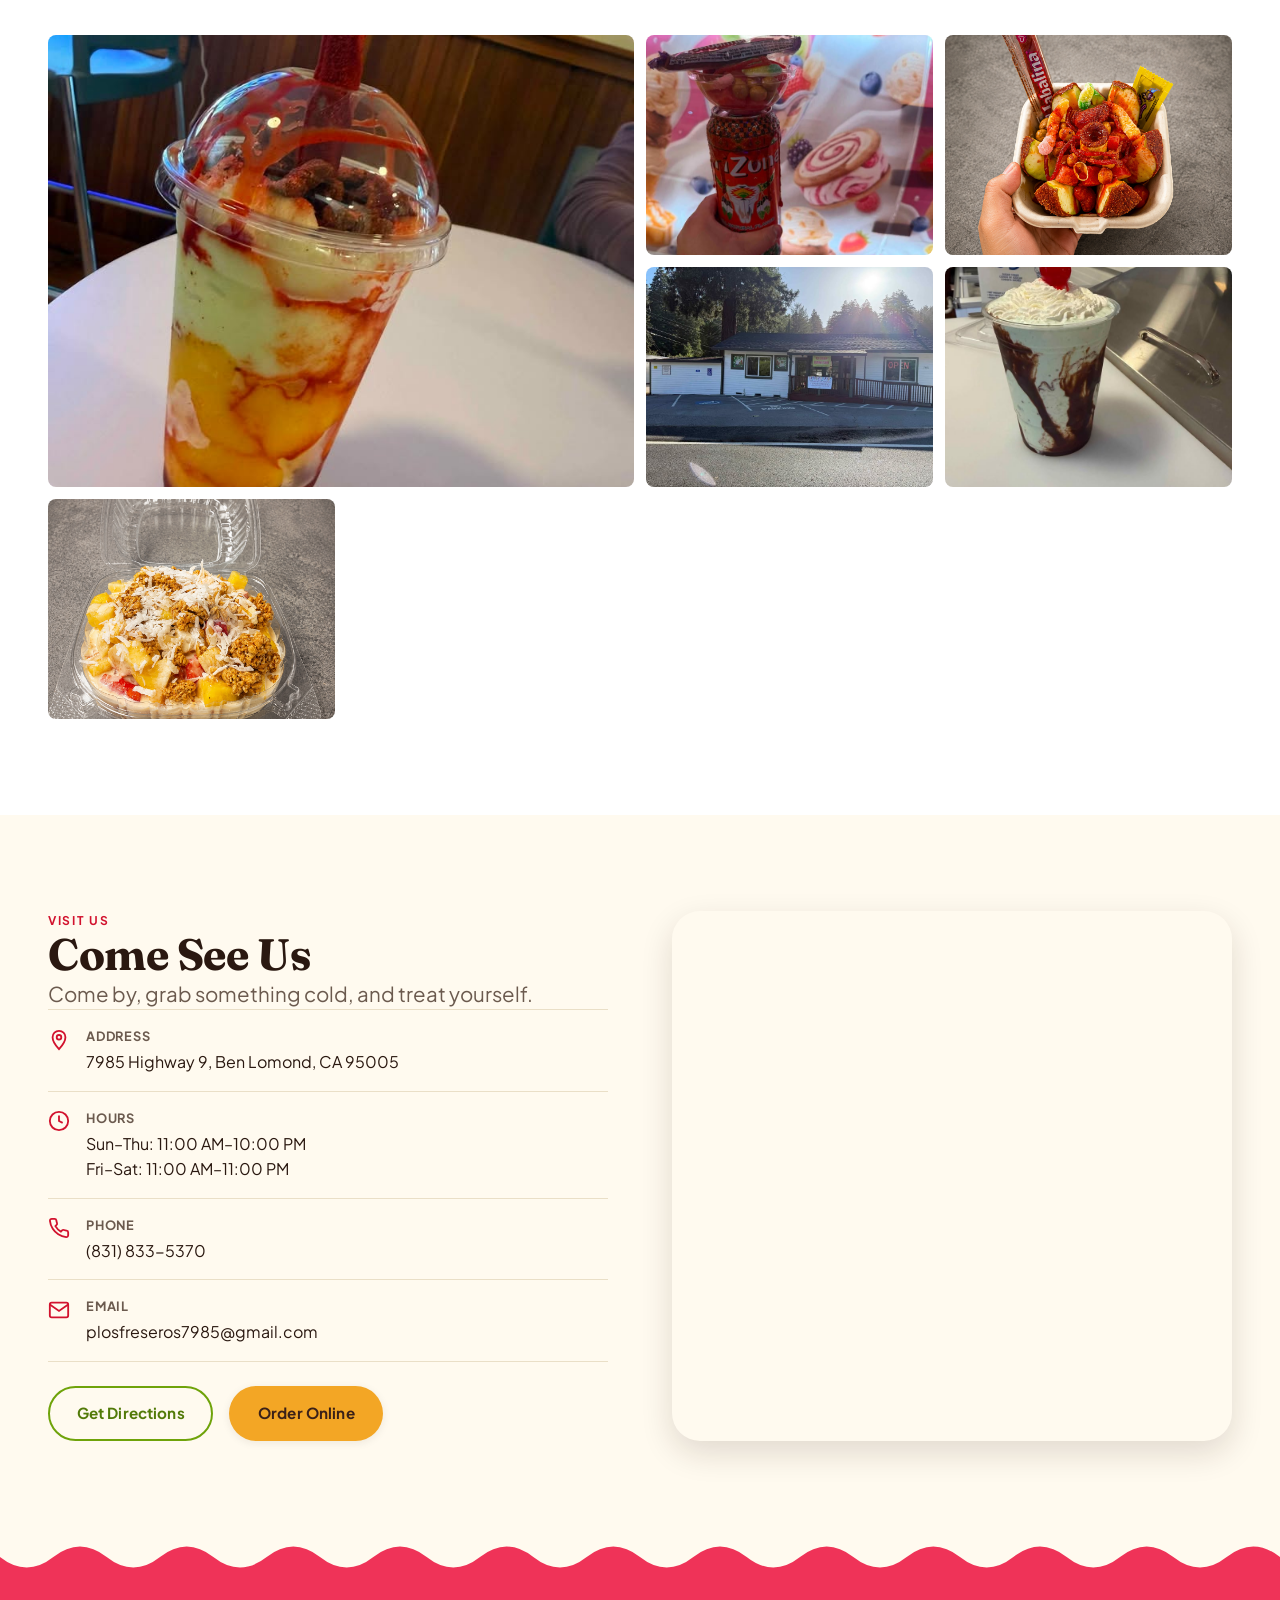
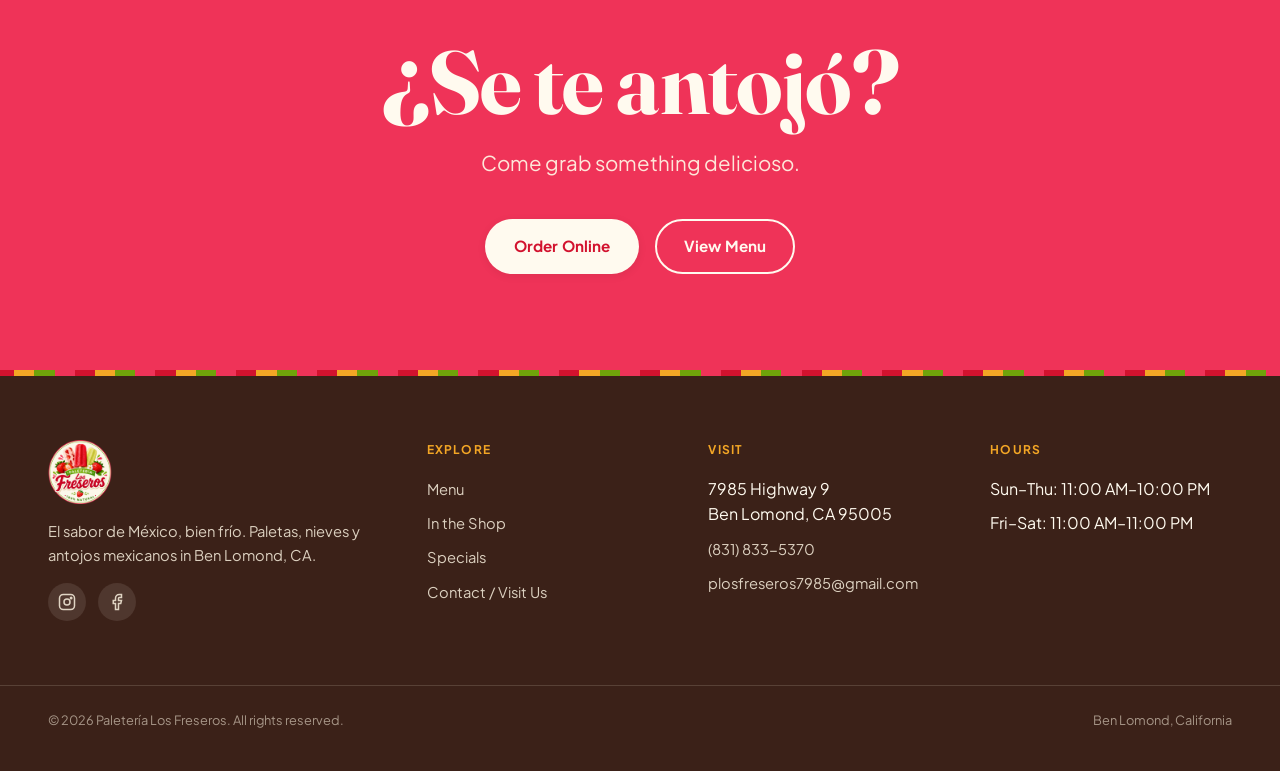
==== commit 18786c01: "Move gift card ribbon below nav, elevate its visual design" ====
--- a/index.html
+++ b/index.html
@@ -54,15 +54,6 @@
 <body>
 <a href="#main-content" class="skip-link">Skip to content</a>
 
-<!-- ============ GIFT CARD RIBBON ============ -->
-<div class="promo-ribbon">
-  <div class="container promo-ribbon-inner">
-    <span class="promo-ribbon-icon" aria-hidden="true">🎁</span>
-    <span class="promo-ribbon-text">Gift cards available — ask in store or call to order yours.</span>
-    <a href="tel:+18318335370" class="promo-ribbon-link">Call to Order</a>
-  </div>
-</div>
-
 <!-- ============ HEADER ============ -->
 <header class="site-header">
   <div class="container header-inner">
@@ -95,6 +86,17 @@
     <a href="contact.html">Contact / Visit Us</a>
   </nav>
 </header>
+
+<!-- ============ GIFT CARD RIBBON ============ -->
+<div class="promo-ribbon">
+  <div class="container promo-ribbon-inner">
+    <span class="promo-ribbon-icon" aria-hidden="true">
+      <svg viewBox="0 0 24 24" fill="none" stroke="currentColor" stroke-width="2"><rect x="3" y="8" width="18" height="13" rx="1"/><path d="M12 8v13M3 12h18"/><path d="M12 8C10 4 6 4 6 6.5S9 8 12 8zM12 8c2-4 6-4 6-1.5S15 8 12 8z"/></svg>
+    </span>
+    <span class="promo-ribbon-text">Gift cards available — ask in store or call to order yours.</span>
+    <a href="tel:+18318335370" class="promo-ribbon-link">Call to Order</a>
+  </div>
+</div>
 
 <main id="main-content">
 
--- a/css/components.css
+++ b/css/components.css
@@ -457,3 +457,41 @@
 @media (prefers-reduced-motion: reduce) {
   .reveal { opacity: 1; transform: none; transition: none; }
 }
+
+/* ---- Final CTA ---- */
+.final-cta {
+  position: relative;
+  text-align: center;
+  overflow: hidden;
+  background: var(--color-strawberry);
+  color: var(--color-cream);
+  padding-block: var(--space-2xl);
+}
+.final-cta h2 { color: var(--color-cream); font-size: var(--fs-hero); }
+.final-cta .lead { color: rgba(255,246,228,0.92); margin-inline: auto; margin-top: var(--space-sm); }
+.final-cta .hero-ctas { justify-content: center; margin-top: var(--space-lg); }
+.final-cta .btn-primary { background: var(--color-cream); color: var(--color-chili); }
+.final-cta .btn-primary:hover { background: var(--color-white); }
+.final-cta .btn-secondary { border-color: var(--color-cream); }
+.final-cta.bg-tropical { background: var(--color-tropical); }
+.final-cta.bg-mango { background: var(--color-mango); color: var(--color-choc); }
+.final-cta.bg-chili { background: var(--color-chili); }
+.final-cta.bg-mango h2 { color: var(--color-choc); }
+.final-cta.bg-mango .lead { color: rgba(59,33,24,0.8); }
+
+.final-cta.bg-tropical .btn-primary,
+.final-cta.bg-mango .btn-primary,
+.final-cta.bg-chili .btn-primary {
+  background: var(--color-choc);
+  color: var(--color-cream);
+}
+.final-cta.bg-tropical .btn-primary:hover,
+.final-cta.bg-mango .btn-primary:hover,
+.final-cta.bg-chili .btn-primary:hover {
+  background: var(--color-ink);
+}
+.final-cta.bg-tropical .btn-secondary,
+.final-cta.bg-mango .btn-secondary,
+.final-cta.bg-chili .btn-secondary {
+  border-color: currentColor;
+}
--- a/css/home.css
+++ b/css/home.css
@@ -4,7 +4,7 @@
 
 /* ---- Gift card promo ribbon ----
    TODO: once a real gift card photo is supplied, add it as a small thumbnail
-   image before .promo-ribbon-icon (or in place of it) rather than the emoji. */
+   image before .promo-ribbon-icon (or in place of it) rather than the icon. */
 .promo-ribbon {
   background: var(--color-chili);
   color: var(--color-cream);
@@ -13,23 +13,39 @@
   display: flex;
   align-items: center;
   justify-content: center;
-  gap: 0.6rem;
+  gap: 0.75rem;
   flex-wrap: wrap;
-  padding-block: 0.55rem;
+  padding-block: 0.6rem;
   text-align: center;
-  font-size: 0.85rem;
+  font-size: 0.9rem;
   font-weight: 600;
 }
-.promo-ribbon-icon { font-size: 1.1rem; line-height: 1; }
+.promo-ribbon-icon {
+  display: inline-flex;
+  flex-shrink: 0;
+  width: 1.15rem;
+  height: 1.15rem;
+  color: var(--color-mango);
+}
+.promo-ribbon-icon svg { width: 100%; height: 100%; }
 .promo-ribbon-link {
+  flex-shrink: 0;
+  display: inline-flex;
+  align-items: center;
+  background: var(--color-cream);
+  color: var(--color-chili);
   font-weight: 700;
-  text-decoration: underline;
-  text-underline-offset: 2px;
-  flex-shrink: 0;
-}
-.promo-ribbon-link:hover { color: var(--color-mango); }
+  font-size: 0.8rem;
+  padding: 0.3em 0.9em;
+  border-radius: var(--radius-pill);
+  transition: background var(--dur-fast) var(--ease-out), transform var(--dur-fast) var(--ease-out);
+}
+.promo-ribbon-link:hover {
+  background: var(--color-mango);
+  transform: translateY(-1px);
+}
 @media (max-width: 480px) {
-  .promo-ribbon-inner { font-size: 0.8rem; }
+  .promo-ribbon-inner { font-size: 0.82rem; }
 }
 
 /* ---- Hero ---- */
@@ -437,17 +453,3 @@
 .location-map iframe { width: 100%; height: 100%; border: 0; min-height: 360px; }
 .location-ctas { display: flex; gap: var(--space-sm); flex-wrap: wrap; margin-top: var(--space-md); }
 
-/* ---- Final CTA ---- */
-.final-cta {
-  position: relative;
-  text-align: center;
-  overflow: hidden;
-  background: var(--color-strawberry);
-  color: var(--color-cream);
-}
-.final-cta h2 { color: var(--color-cream); font-size: var(--fs-hero); }
-.final-cta .lead { color: rgba(255,246,228,0.92); margin-inline: auto; }
-.final-cta .hero-ctas { justify-content: center; margin-top: var(--space-md); }
-.final-cta .btn-primary { background: var(--color-cream); color: var(--color-chili); }
-.final-cta .btn-primary:hover { background: var(--color-white); }
-.final-cta .btn-secondary { border-color: var(--color-cream); }
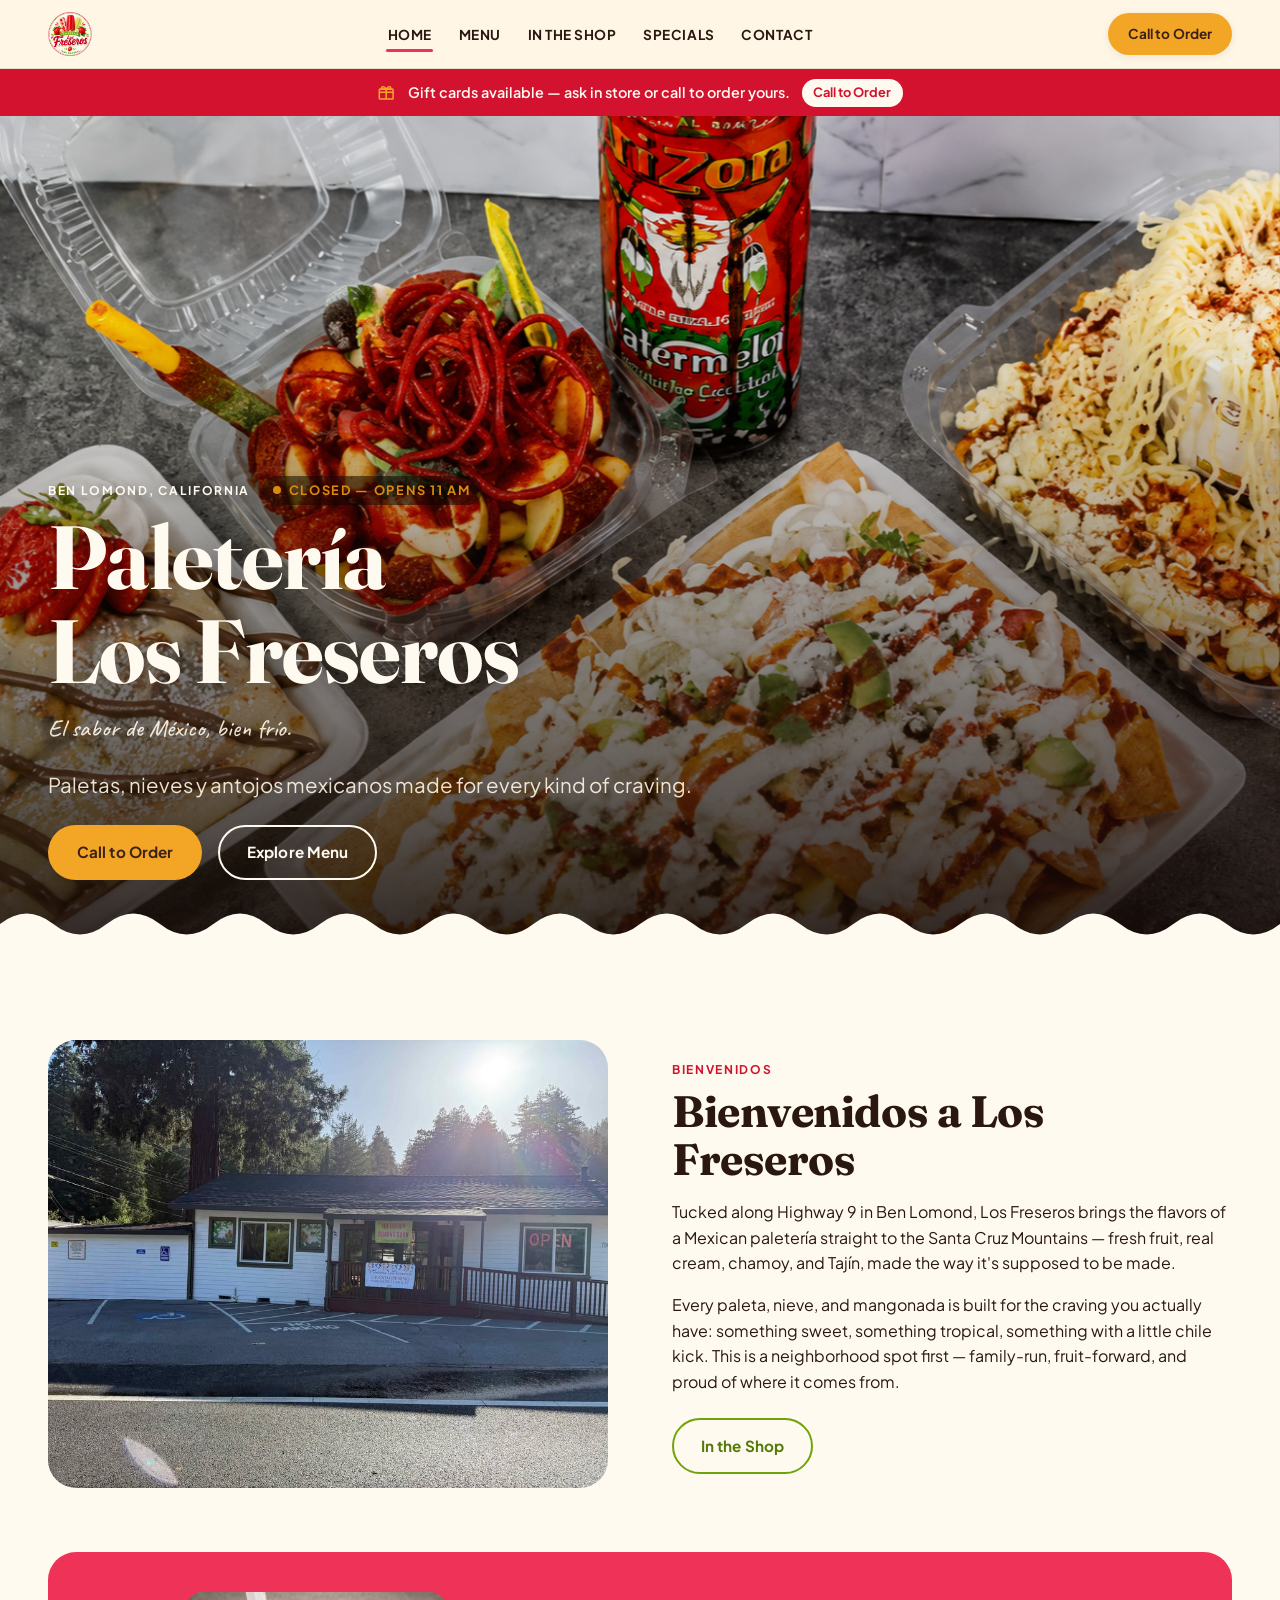
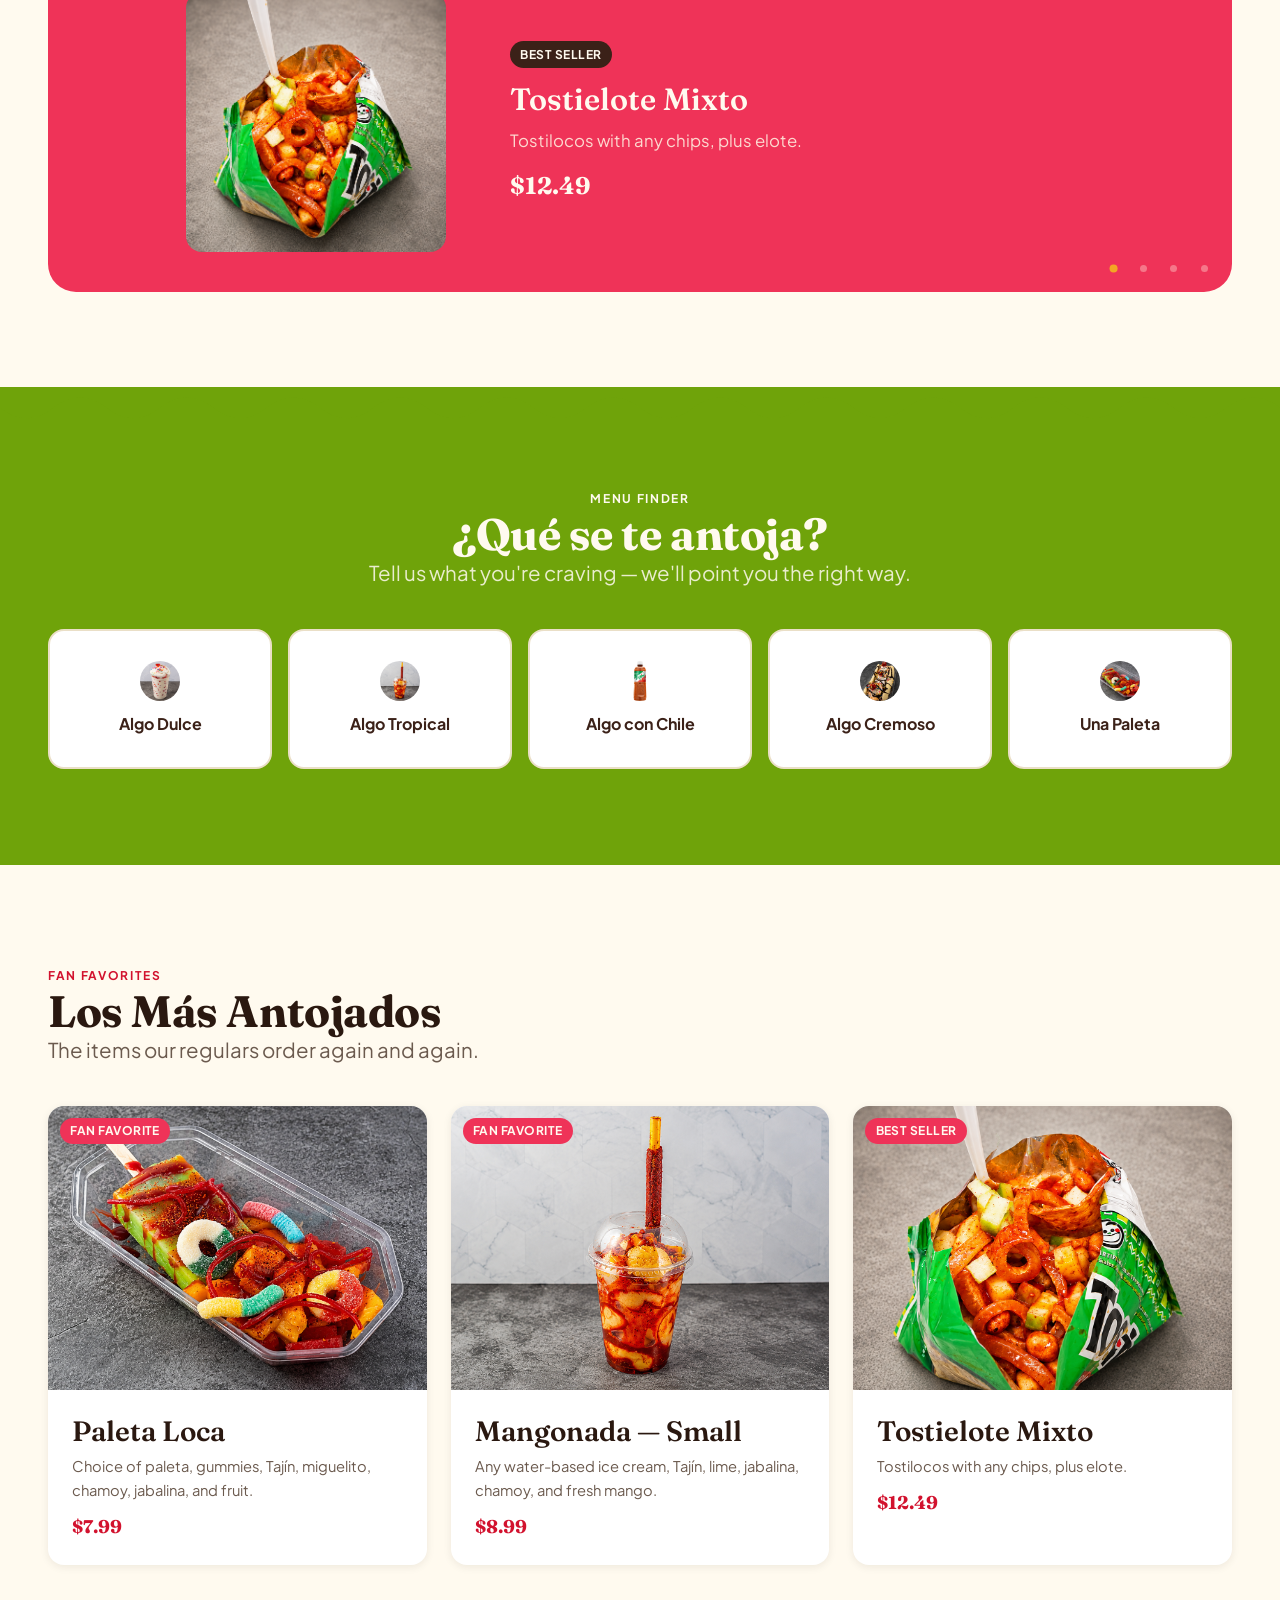
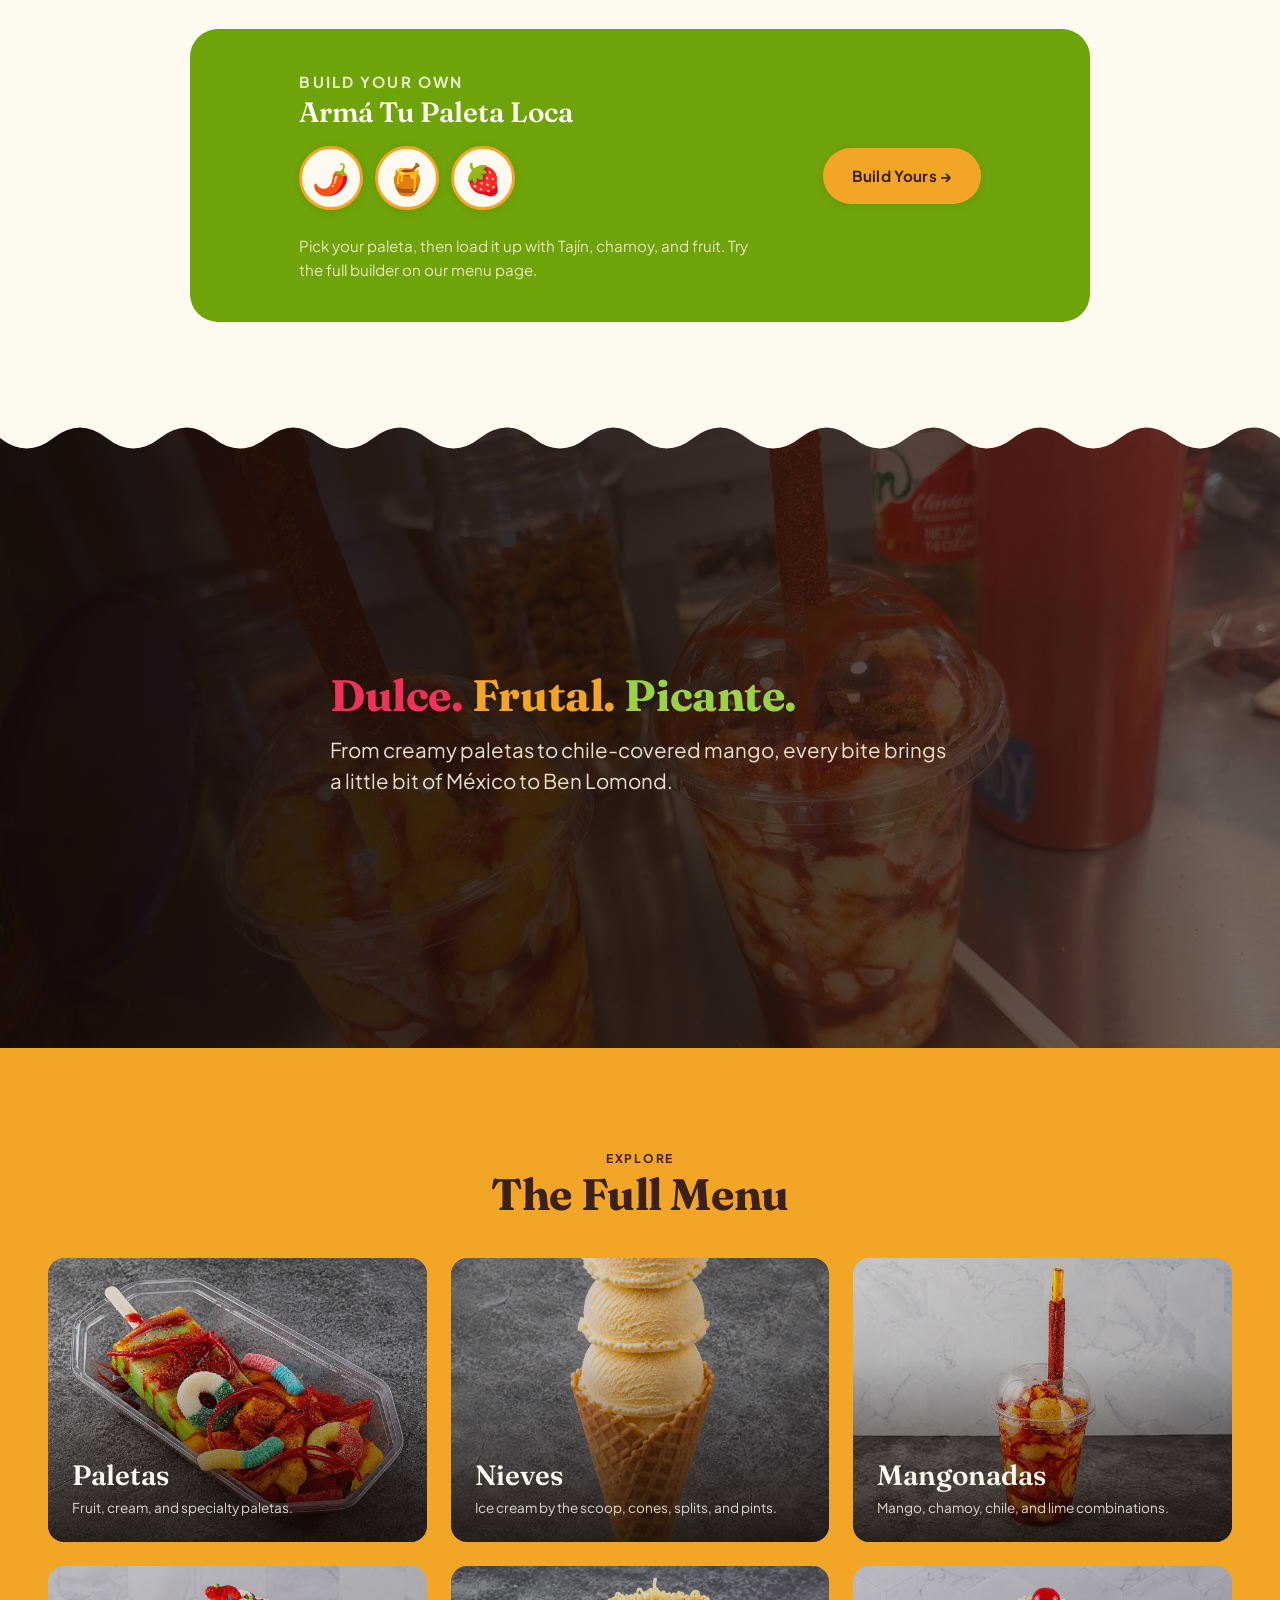
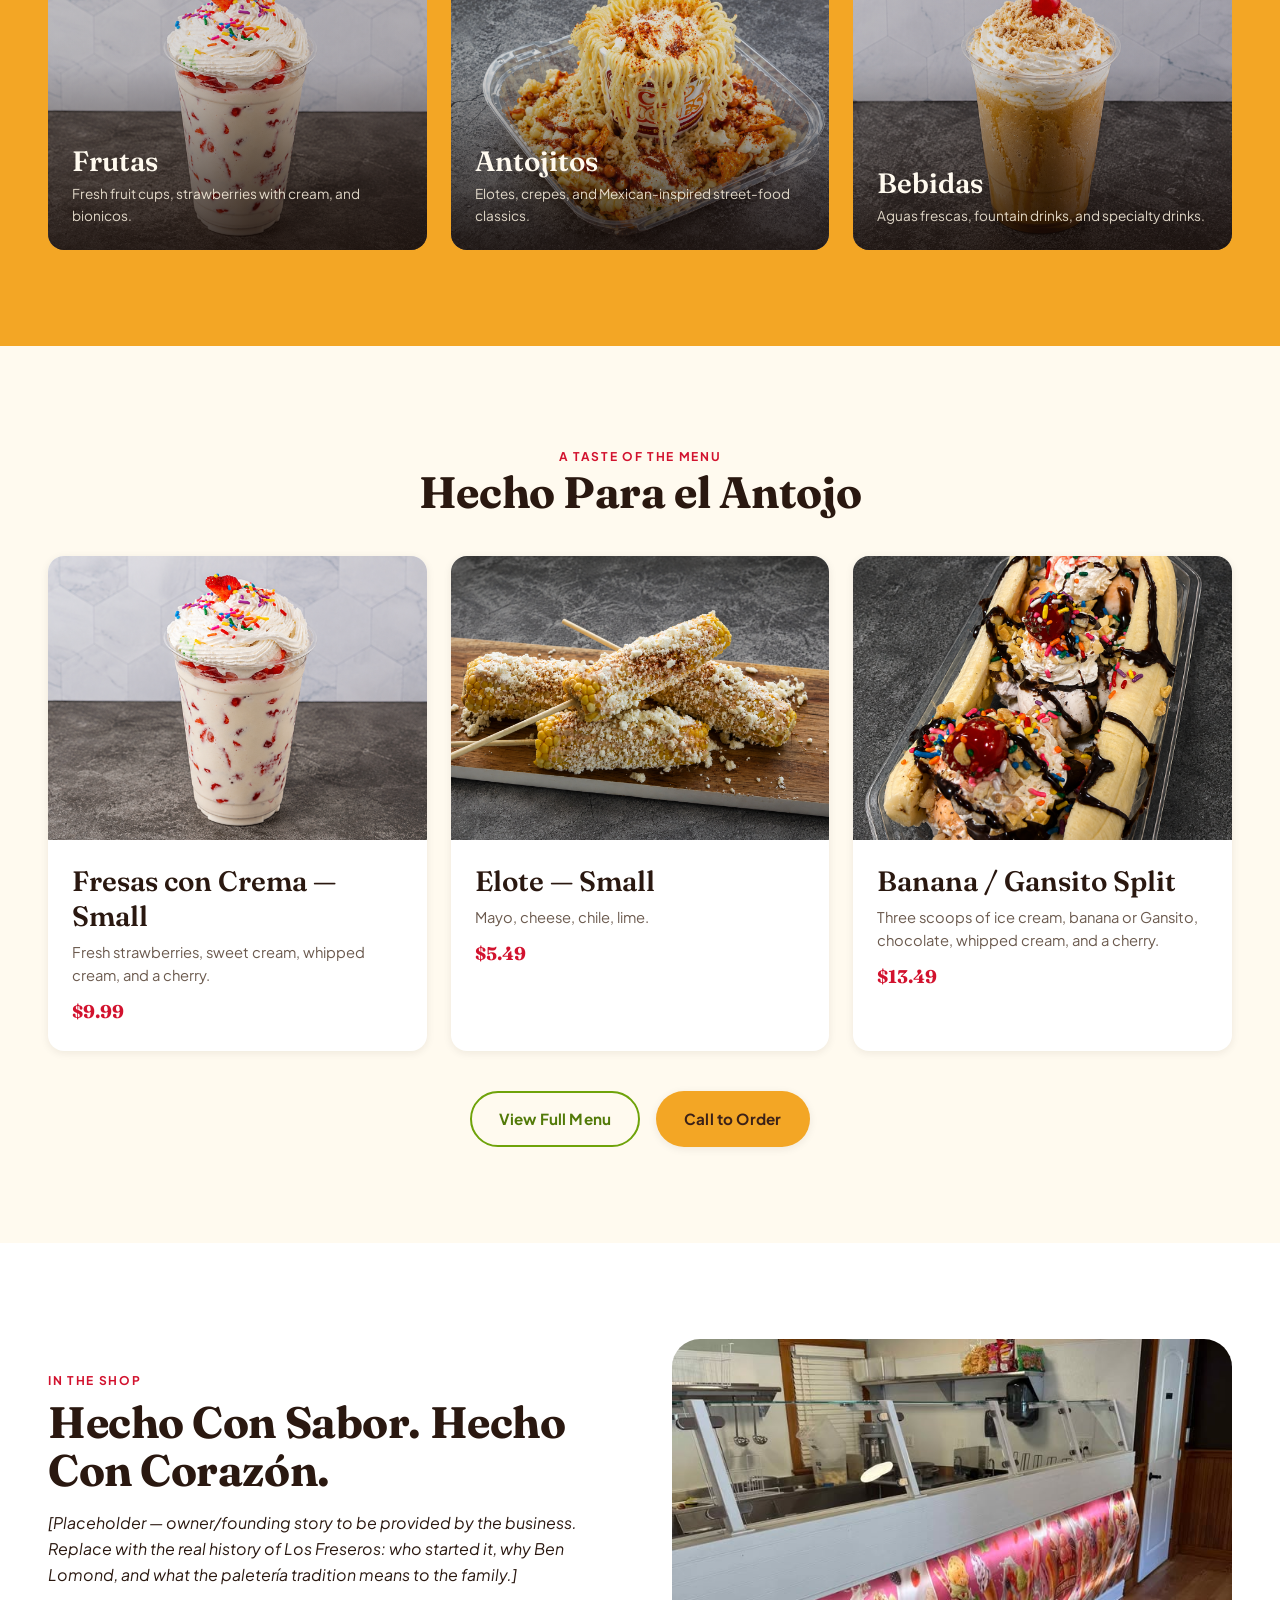
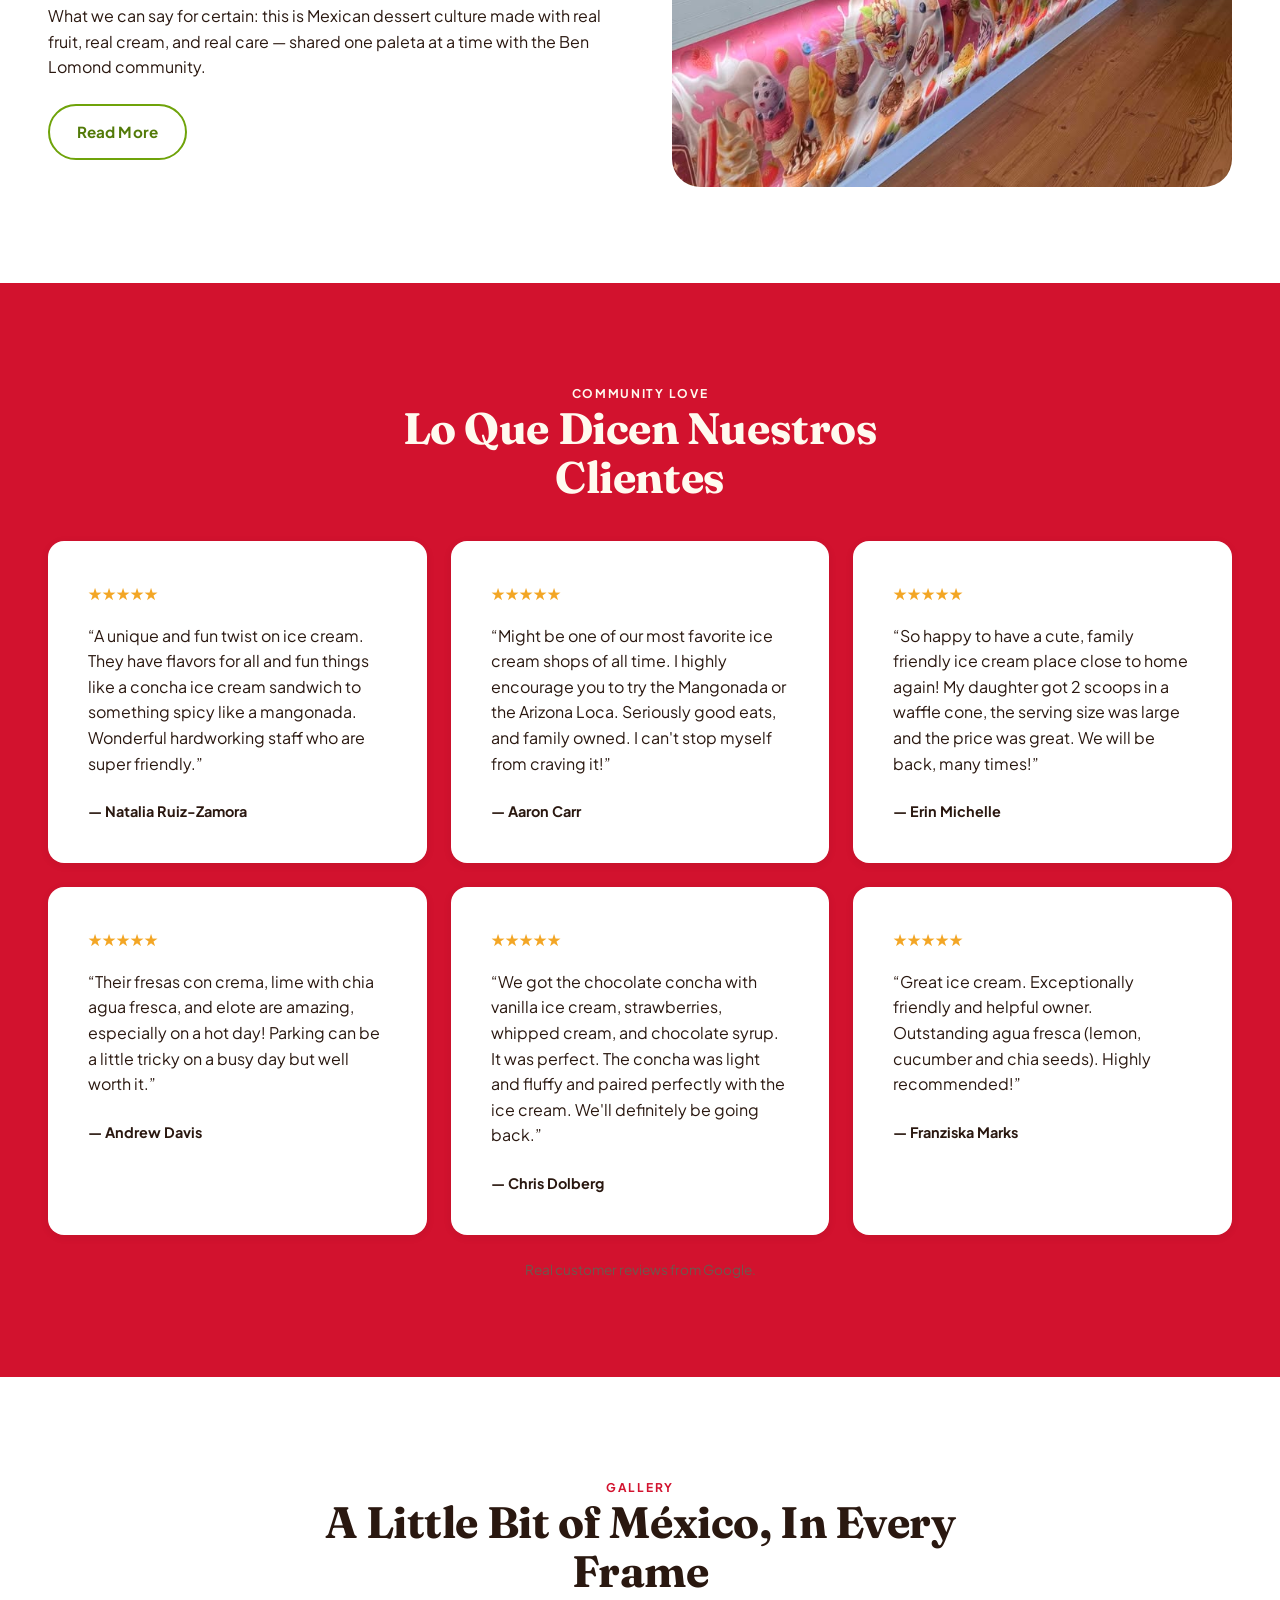
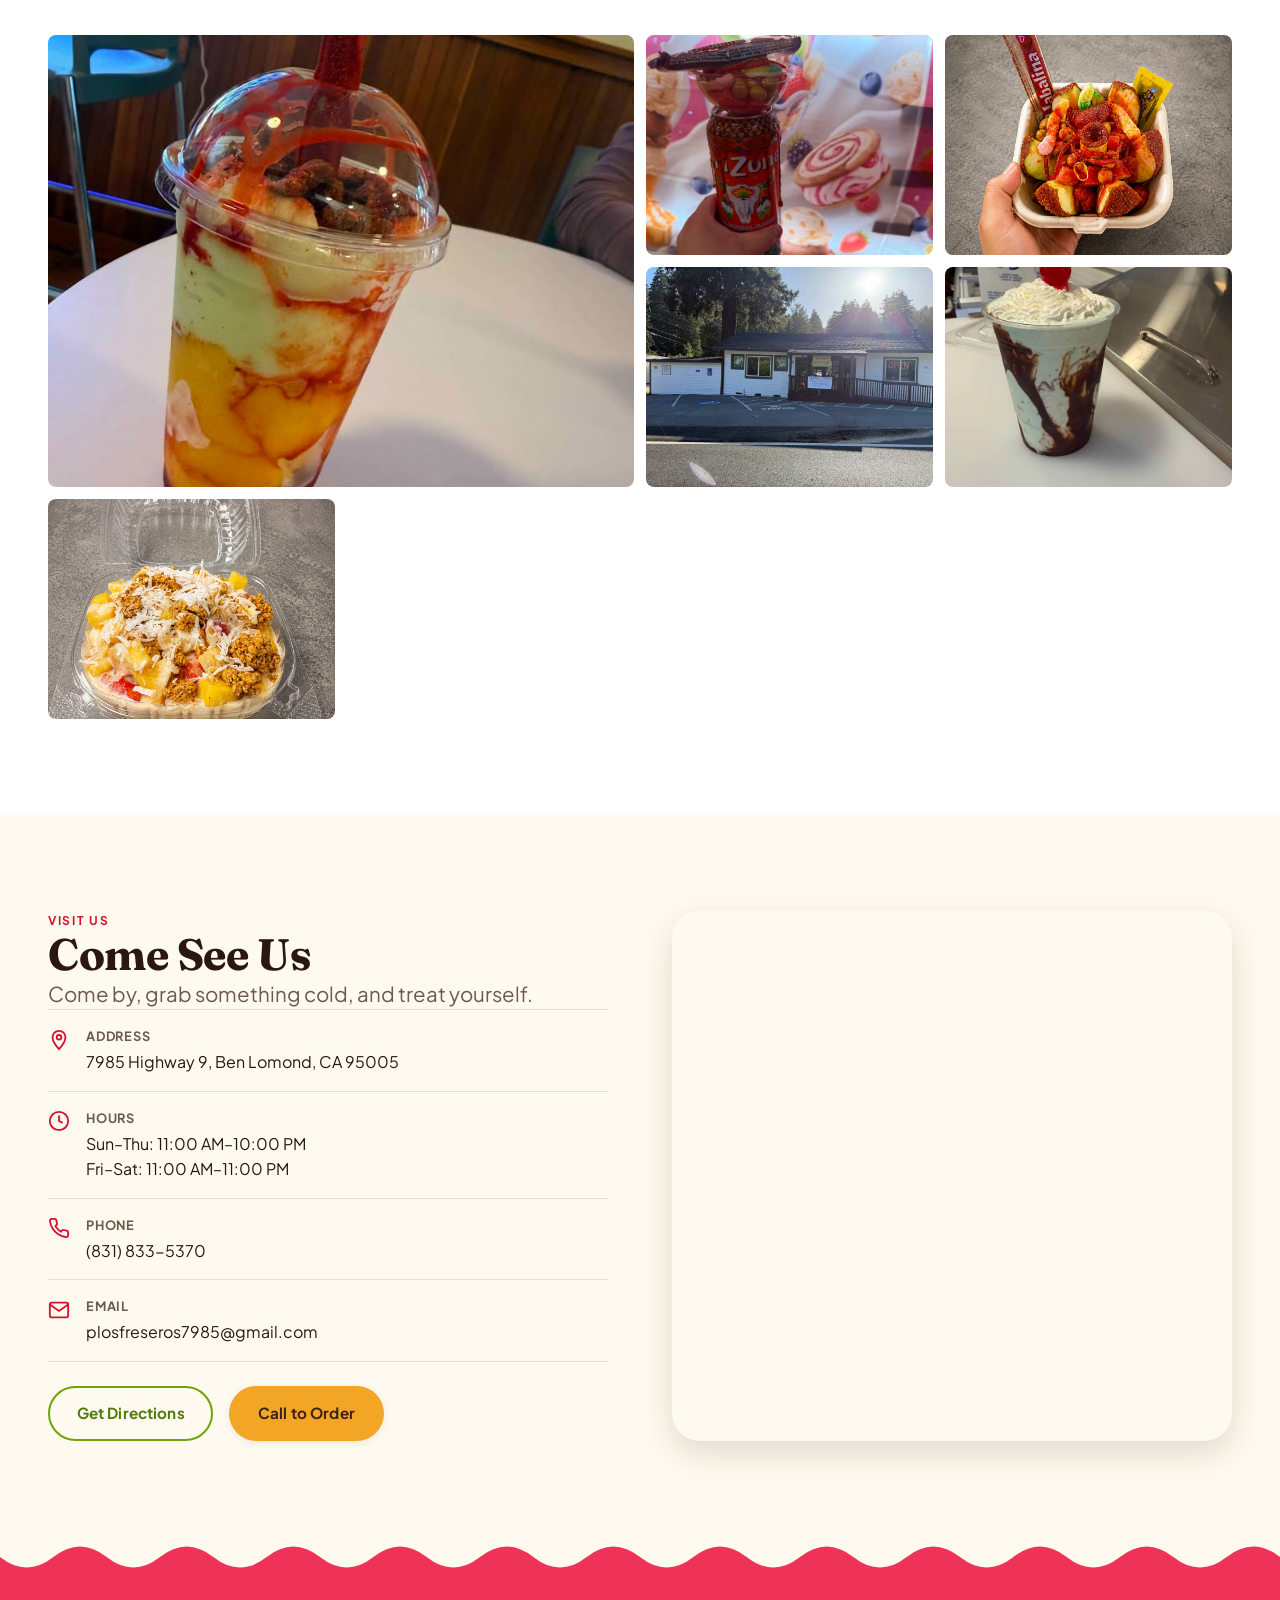
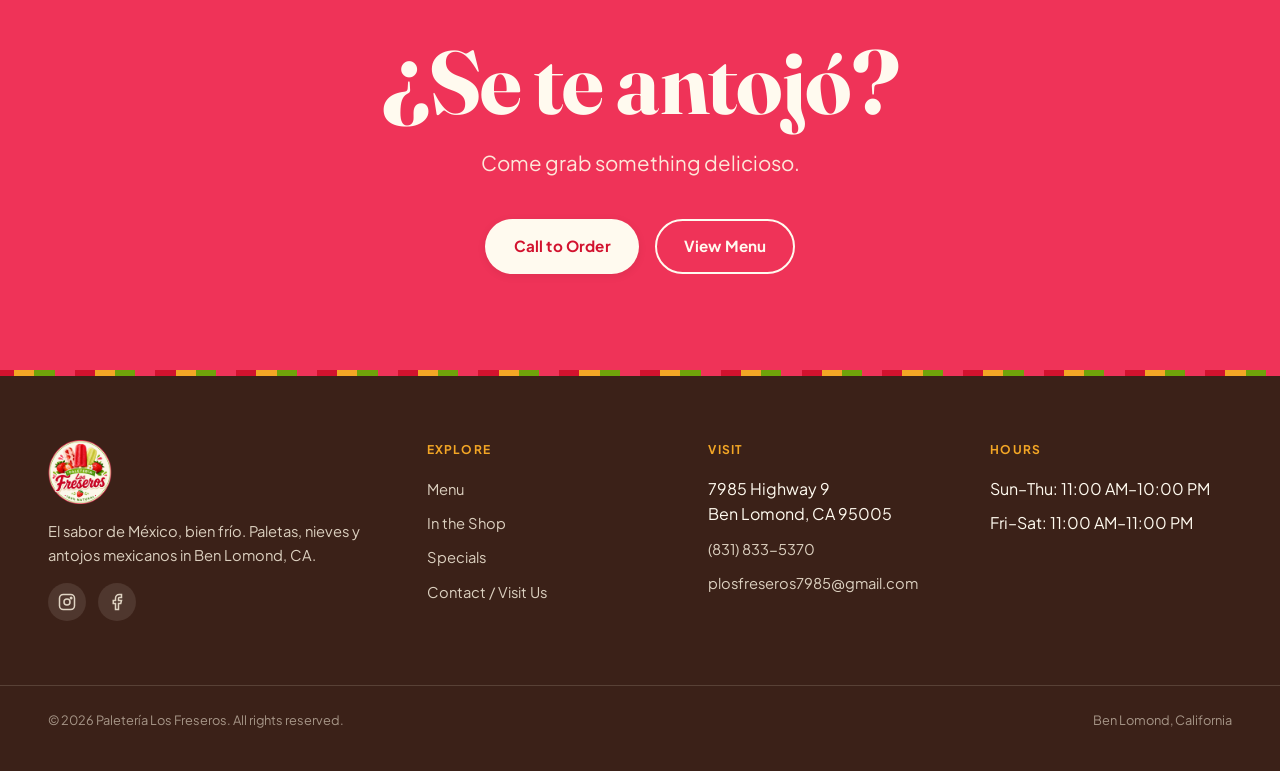
==== commit 7d285396: "Replace DoorDash ordering with Call to Order phone links, fix hero eyebrow legibility" ====
--- a/index.html
+++ b/index.html
@@ -4,7 +4,7 @@
 <meta charset="UTF-8">
 <meta name="viewport" content="width=device-width, initial-scale=1.0">
 <title>Paletería Los Freseros | Mexican Paletas &amp; Ice Cream in Ben Lomond, CA</title>
-<meta name="description" content="Paletas, nieves, mangonadas, and Mexican antojitos in Ben Lomond, CA. El sabor de México, bien frío. Order online or visit us on Highway 9.">
+<meta name="description" content="Paletas, nieves, mangonadas, and Mexican antojitos in Ben Lomond, CA. El sabor de México, bien frío. Call to order or visit us on Highway 9.">
 <link rel="canonical" href="https://paleterialosfreseros.com/">
 <link rel="icon" href="images/logo.png" type="image/png">
 <link rel="apple-touch-icon" href="images/logo.png">
@@ -72,7 +72,7 @@
     </nav>
 
     <div class="header-cta">
-      <a class="btn btn-primary btn-sm" href="https://www.doordash.com/store/paleteria-los-freseros-ben-lomond-49023325/114671147/" target="_blank" rel="noopener">Order Online</a>
+      <a class="btn btn-primary btn-sm" href="tel:+18318335370">Call to Order</a>
       <button class="nav-toggle" aria-label="Open menu" aria-expanded="false" aria-controls="mobile-nav">
         <svg viewBox="0 0 24 24" fill="none" stroke="currentColor" stroke-width="2.2" stroke-linecap="round"><line x1="3" y1="6" x2="21" y2="6"/><line x1="3" y1="12" x2="21" y2="12"/><line x1="3" y1="18" x2="21" y2="18"/></svg>
       </button>
@@ -114,7 +114,7 @@
       <p class="lead script" style="font-size:1.5rem;">El sabor de México, bien frío.</p>
       <p class="lead">Paletas, nieves y antojos mexicanos made for every kind of craving.</p>
       <div class="hero-ctas">
-        <a href="https://www.doordash.com/store/paleteria-los-freseros-ben-lomond-49023325/114671147/" target="_blank" rel="noopener" class="btn btn-primary">Order Online</a>
+        <a href="tel:+18318335370" class="btn btn-primary">Call to Order</a>
         <a href="menu.html" class="btn btn-secondary">Explore Menu</a>
       </div>
     </div>
@@ -228,7 +228,7 @@
       <div class="favorites-grid reveal" id="preview-grid"></div>
       <div style="display:flex; gap:1rem; justify-content:center; margin-top:var(--space-lg); flex-wrap:wrap;">
         <a href="menu.html" class="btn btn-outline-dark">View Full Menu</a>
-        <a href="https://www.doordash.com/store/paleteria-los-freseros-ben-lomond-49023325/114671147/" target="_blank" rel="noopener" class="btn btn-primary">Order Online</a>
+        <a href="tel:+18318335370" class="btn btn-primary">Call to Order</a>
       </div>
     </div>
   </section>
@@ -337,7 +337,7 @@
 
         <div class="location-ctas">
           <a href="https://www.google.com/maps/dir/?api=1&destination=7985+Highway+9,+Ben+Lomond,+CA+95005" target="_blank" rel="noopener" class="btn btn-outline-dark">Get Directions</a>
-          <a href="https://www.doordash.com/store/paleteria-los-freseros-ben-lomond-49023325/114671147/" target="_blank" rel="noopener" class="btn btn-primary">Order Online</a>
+          <a href="tel:+18318335370" class="btn btn-primary">Call to Order</a>
         </div>
       </div>
       <div class="location-map reveal">
@@ -357,7 +357,7 @@
       <h2 class="reveal">¿Se te antojó?</h2>
       <p class="lead reveal">Come grab something delicioso.</p>
       <div class="hero-ctas reveal">
-        <a href="https://www.doordash.com/store/paleteria-los-freseros-ben-lomond-49023325/114671147/" target="_blank" rel="noopener" class="btn btn-primary">Order Online</a>
+        <a href="tel:+18318335370" class="btn btn-primary">Call to Order</a>
         <a href="menu.html" class="btn btn-secondary">View Menu</a>
       </div>
     </div>
@@ -367,7 +367,7 @@
 
 <!-- ============ STICKY MOBILE ORDER BAR ============ -->
 <div class="sticky-order-bar">
-  <a href="https://www.doordash.com/store/paleteria-los-freseros-ben-lomond-49023325/114671147/" target="_blank" rel="noopener" class="btn btn-primary btn-block">Order Online</a>
+  <a href="tel:+18318335370" class="btn btn-primary btn-block">Call to Order</a>
 </div>
 
 <!-- ============ FOOTER ============ -->
--- a/css/components.css
+++ b/css/components.css
@@ -11,7 +11,8 @@
   font-size: 0.8rem;
   padding: 0.35em 0.9em;
   border-radius: var(--radius-pill);
-  background: rgba(255,255,255,0.14);
+  background: rgba(20,10,6,0.55);
+  backdrop-filter: blur(4px);
 }
 .open-status-badge::before {
   content: "";
@@ -22,7 +23,7 @@
   flex-shrink: 0;
 }
 .open-status-badge.is-open { color: #9AD147; }
-.open-status-badge.is-closed { color: var(--color-mango); }
+.open-status-badge.is-closed { color: var(--color-mango-dark); }
 
 /* Light-background variant, e.g. on cream sections */
 .open-status-badge.on-light {
--- a/css/home.css
+++ b/css/home.css
@@ -90,7 +90,10 @@
   padding-block: var(--space-2xl) var(--space-xl);
   width: 100%;
 }
-.hero-content .eyebrow { color: var(--color-mango); }
+.hero-content .eyebrow {
+  color: var(--color-cream);
+  text-shadow: 0 2px 12px rgba(0,0,0,0.45);
+}
 .hero-content h1 {
   font-size: var(--fs-hero);
   color: var(--color-cream);
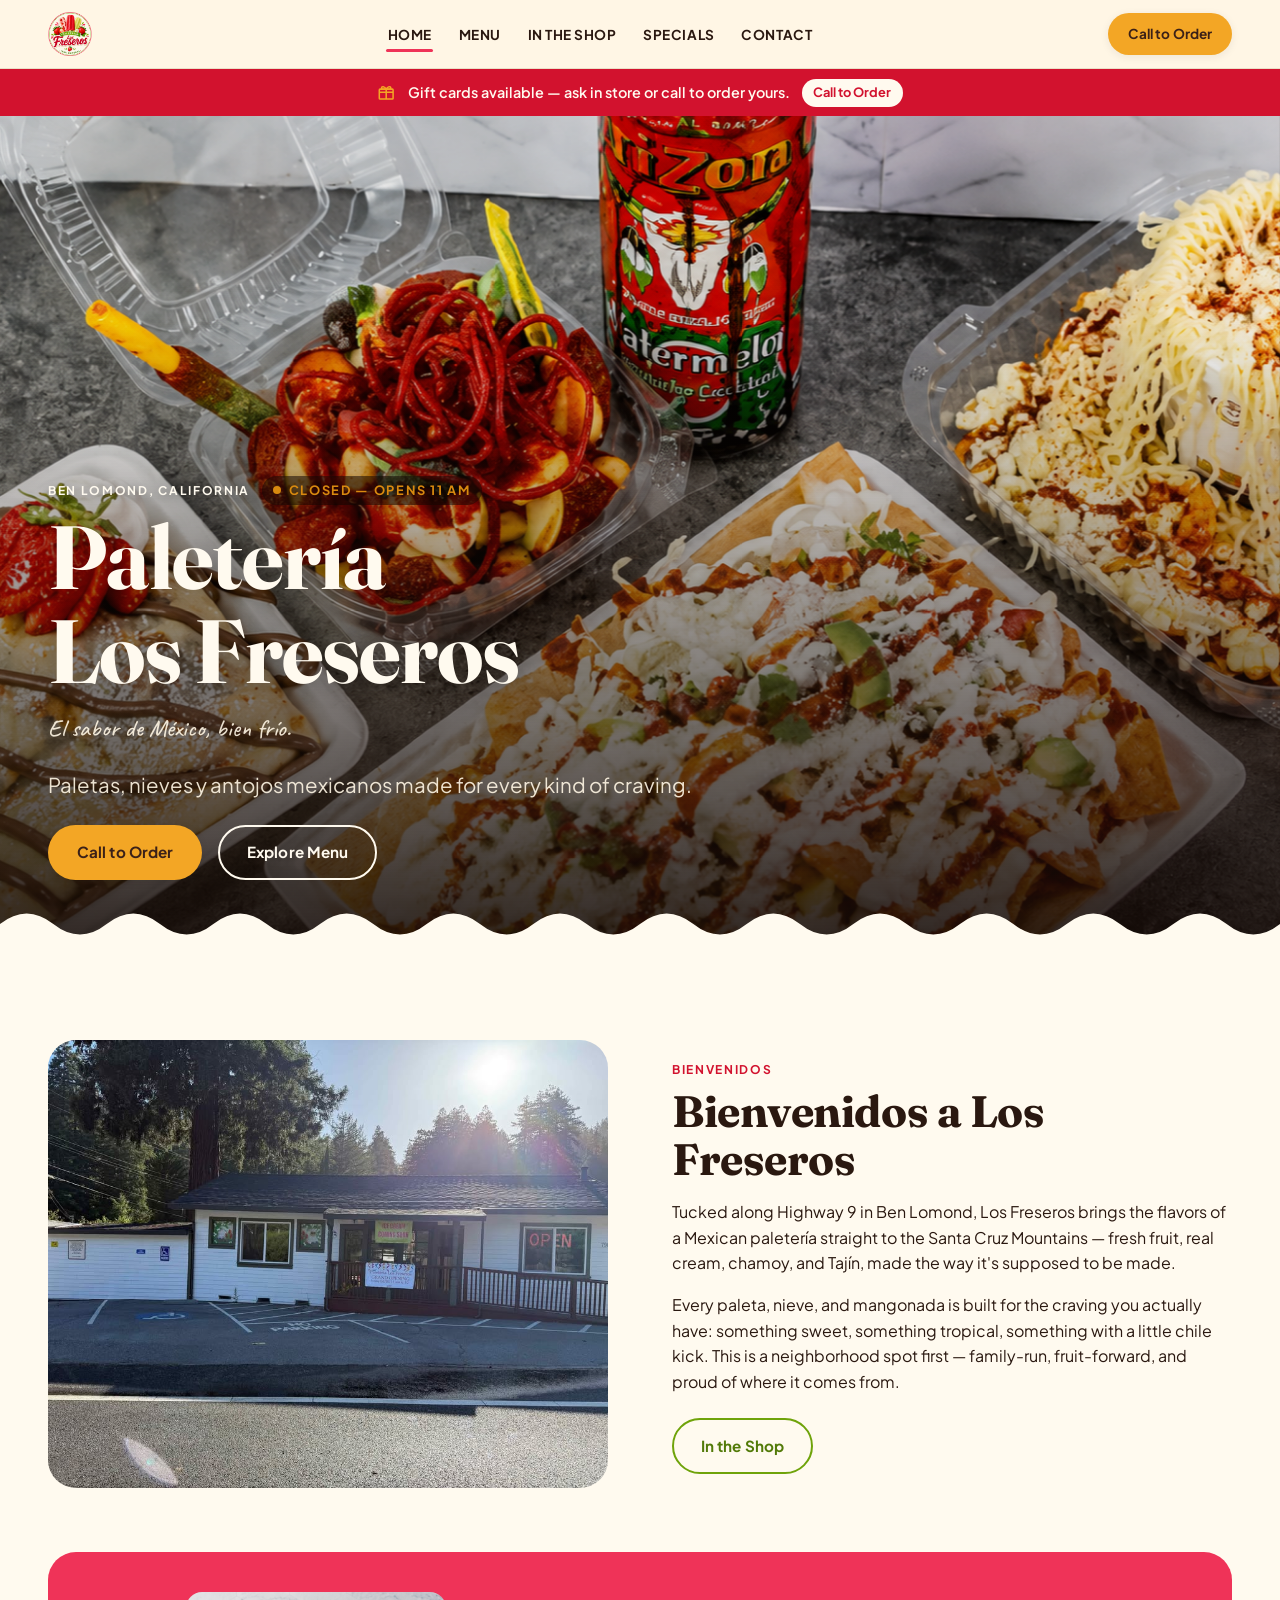
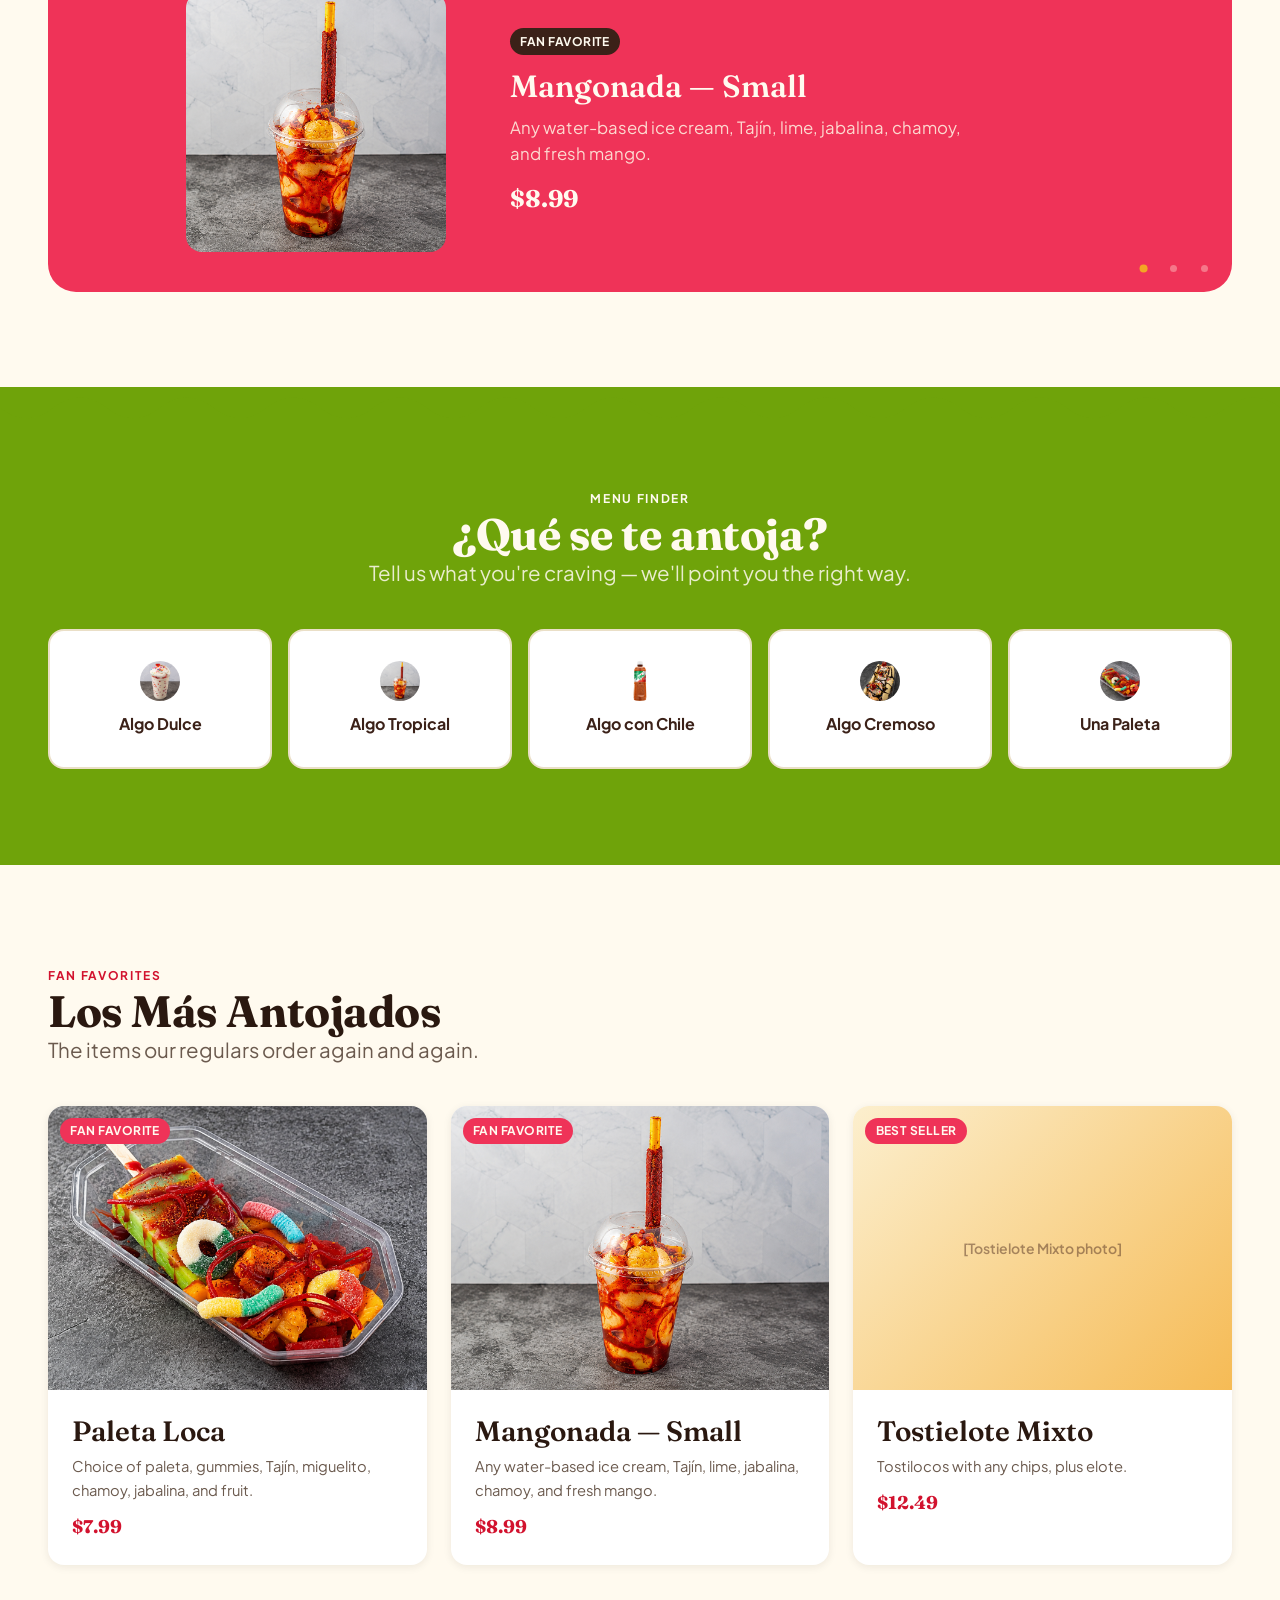
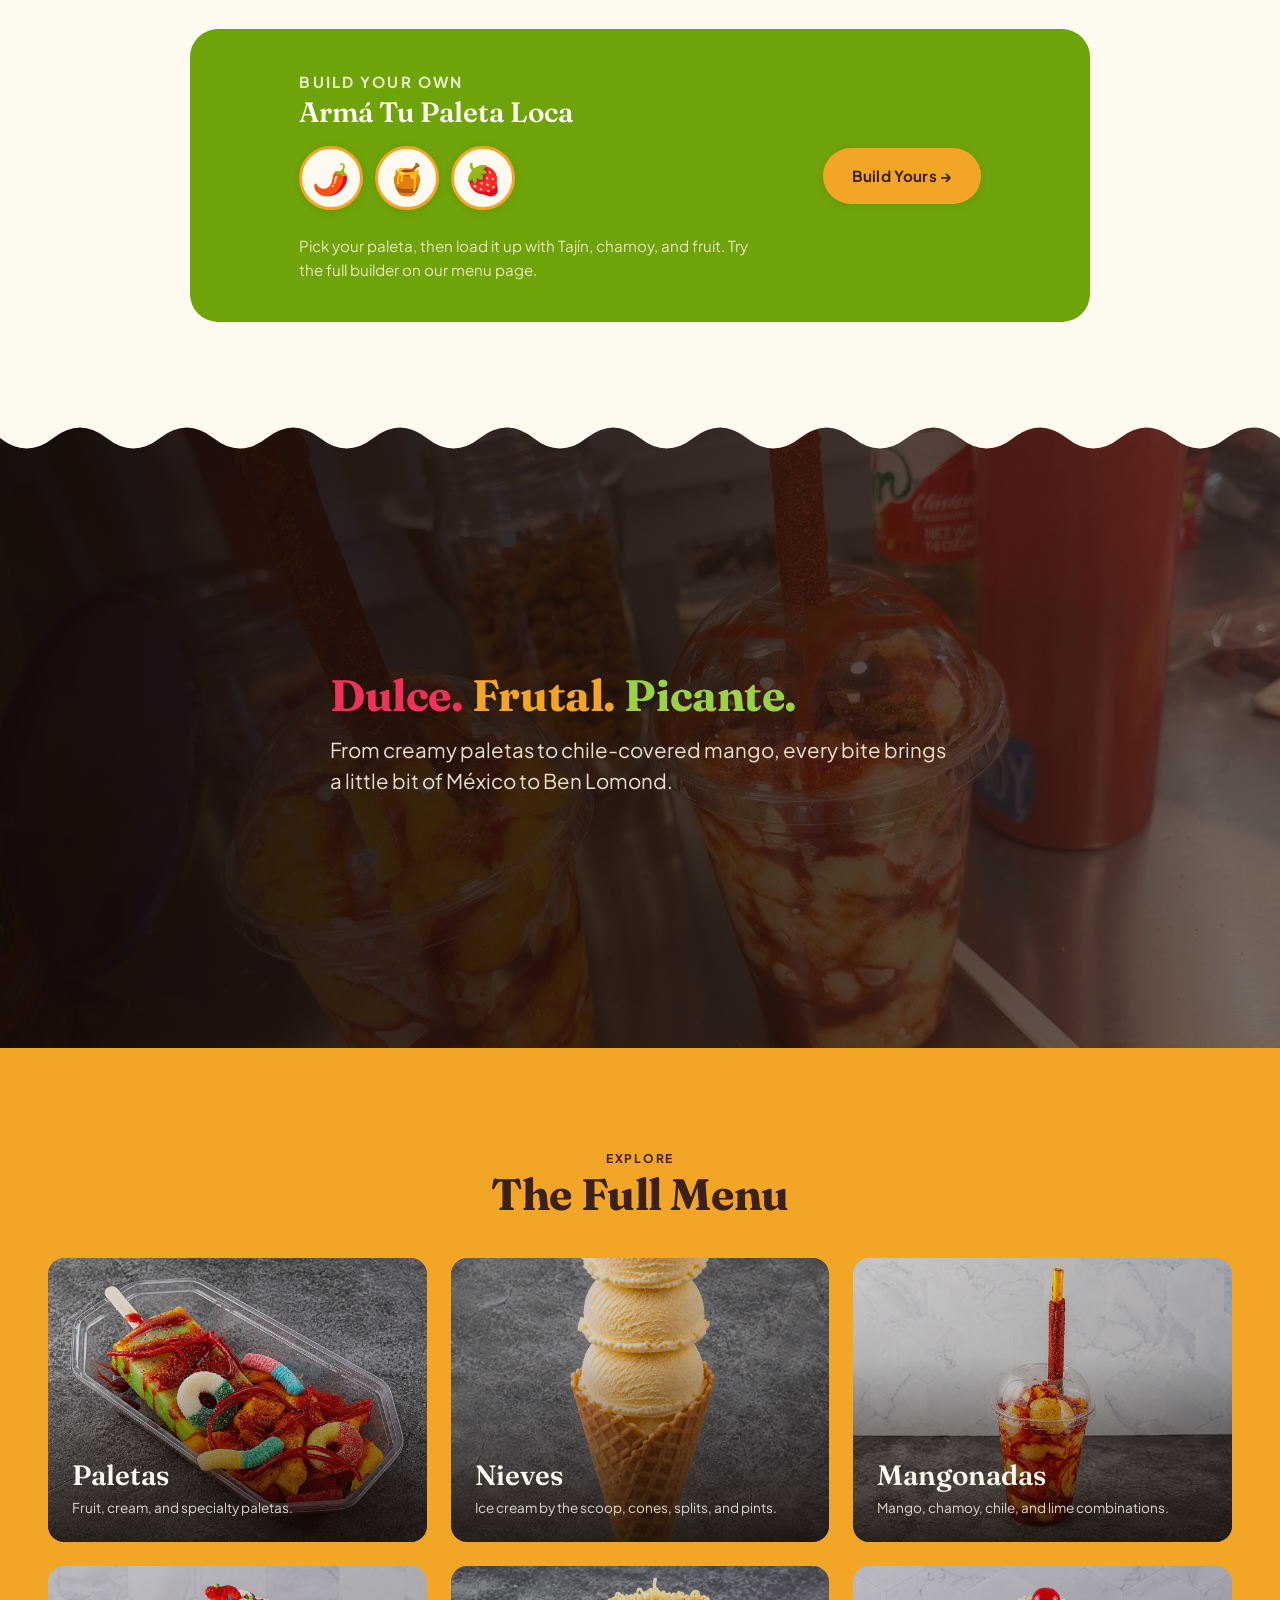
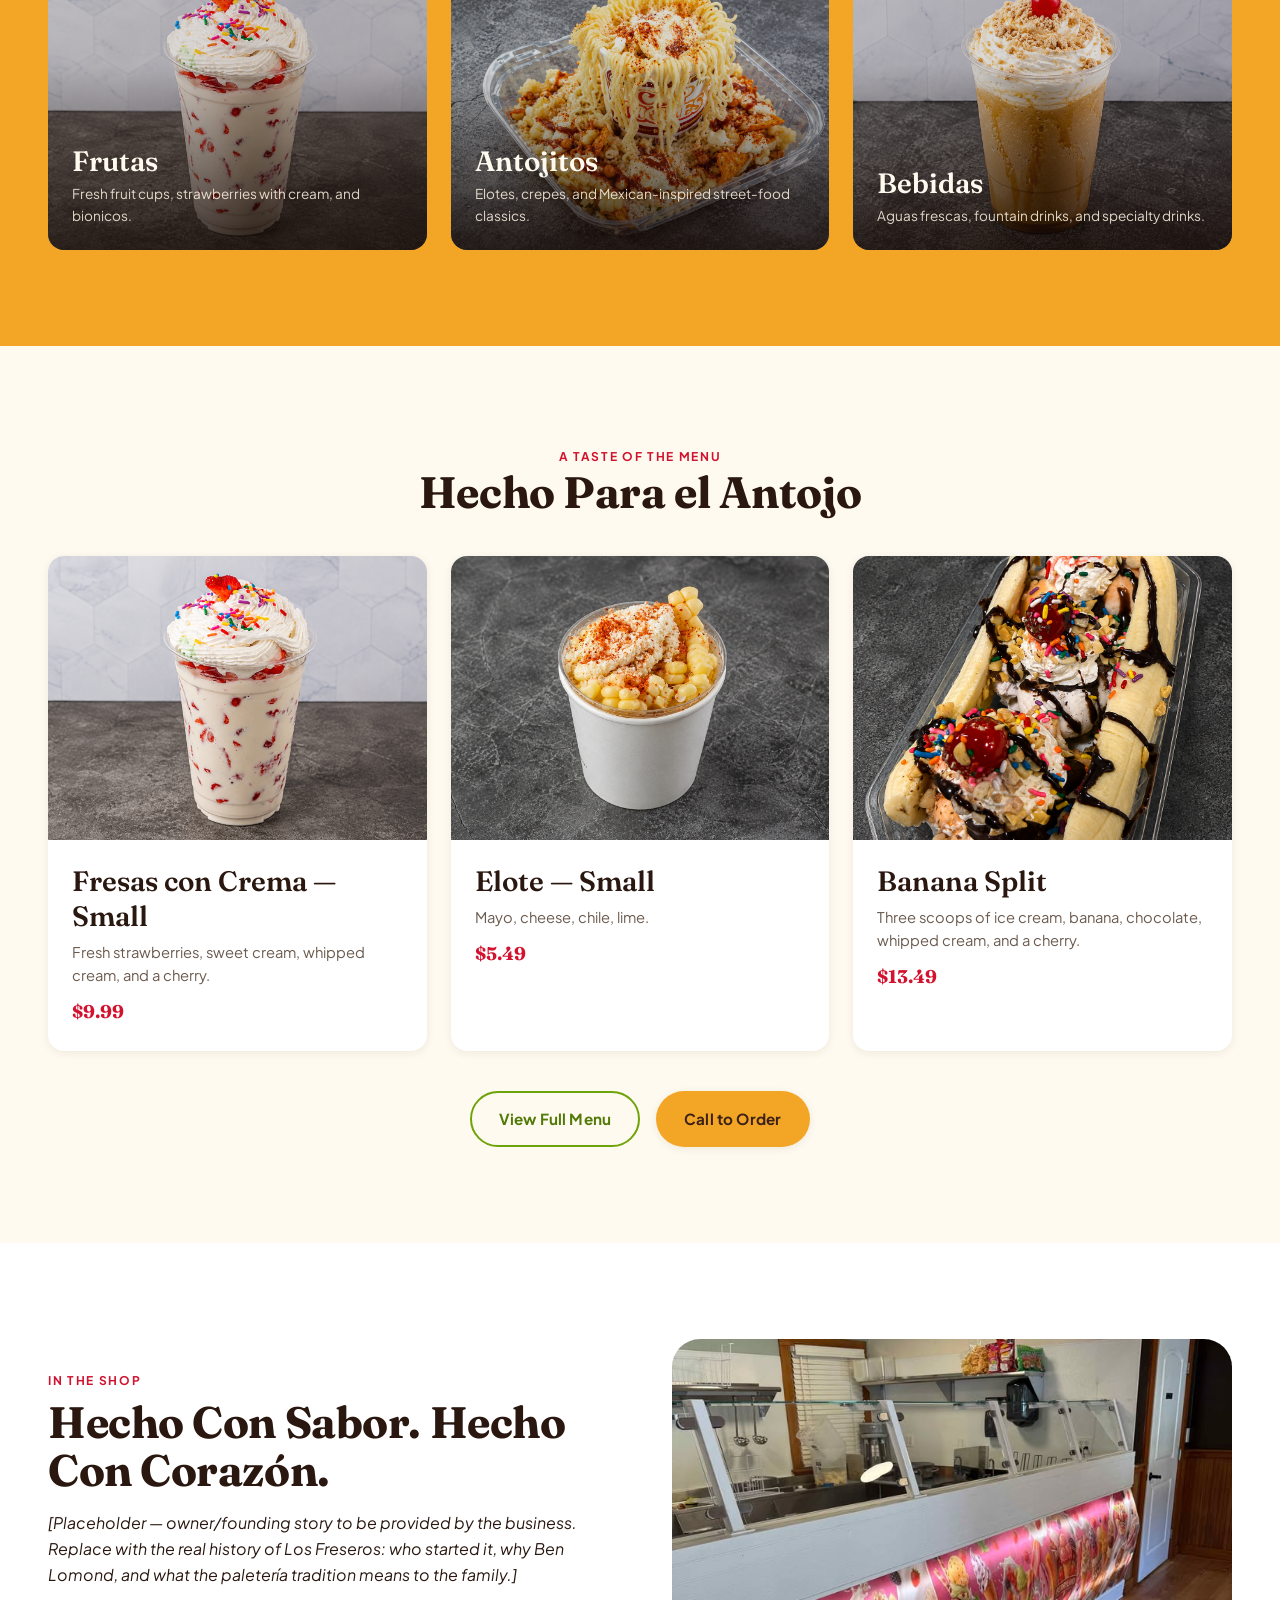
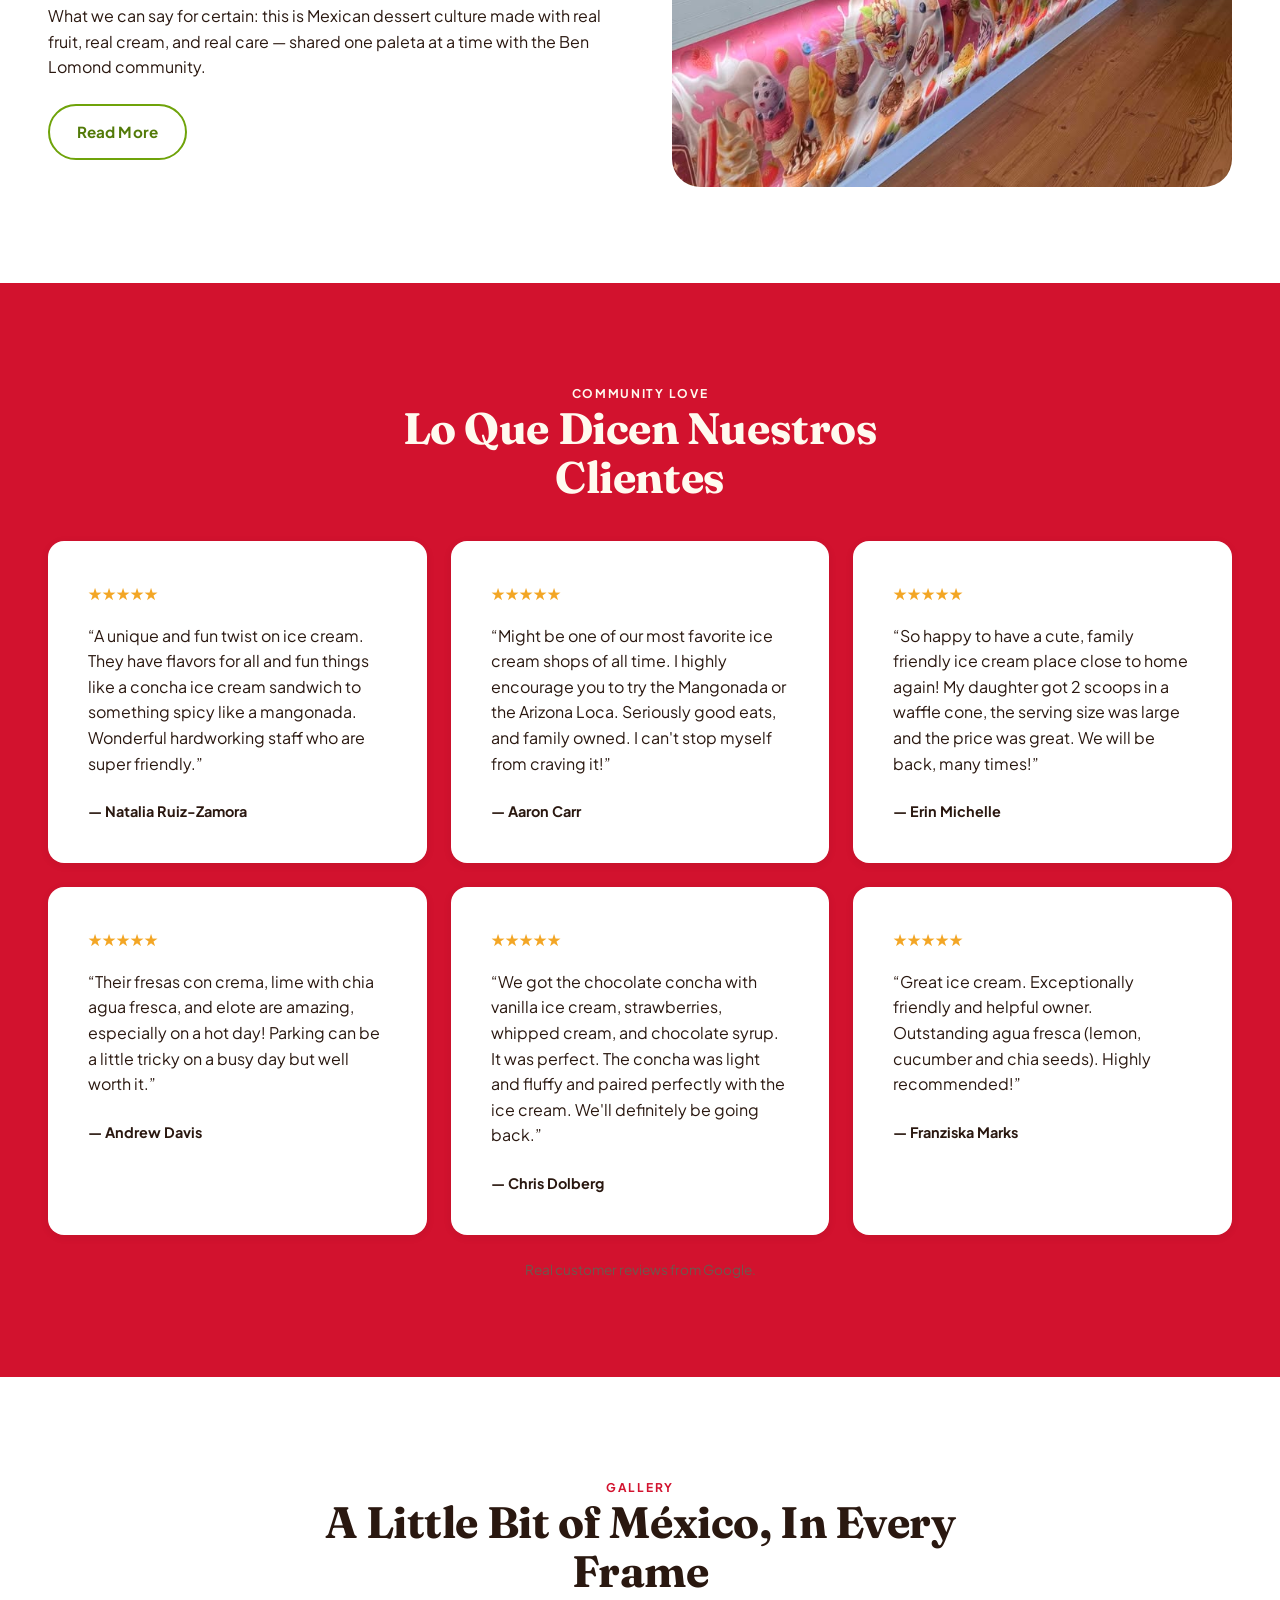
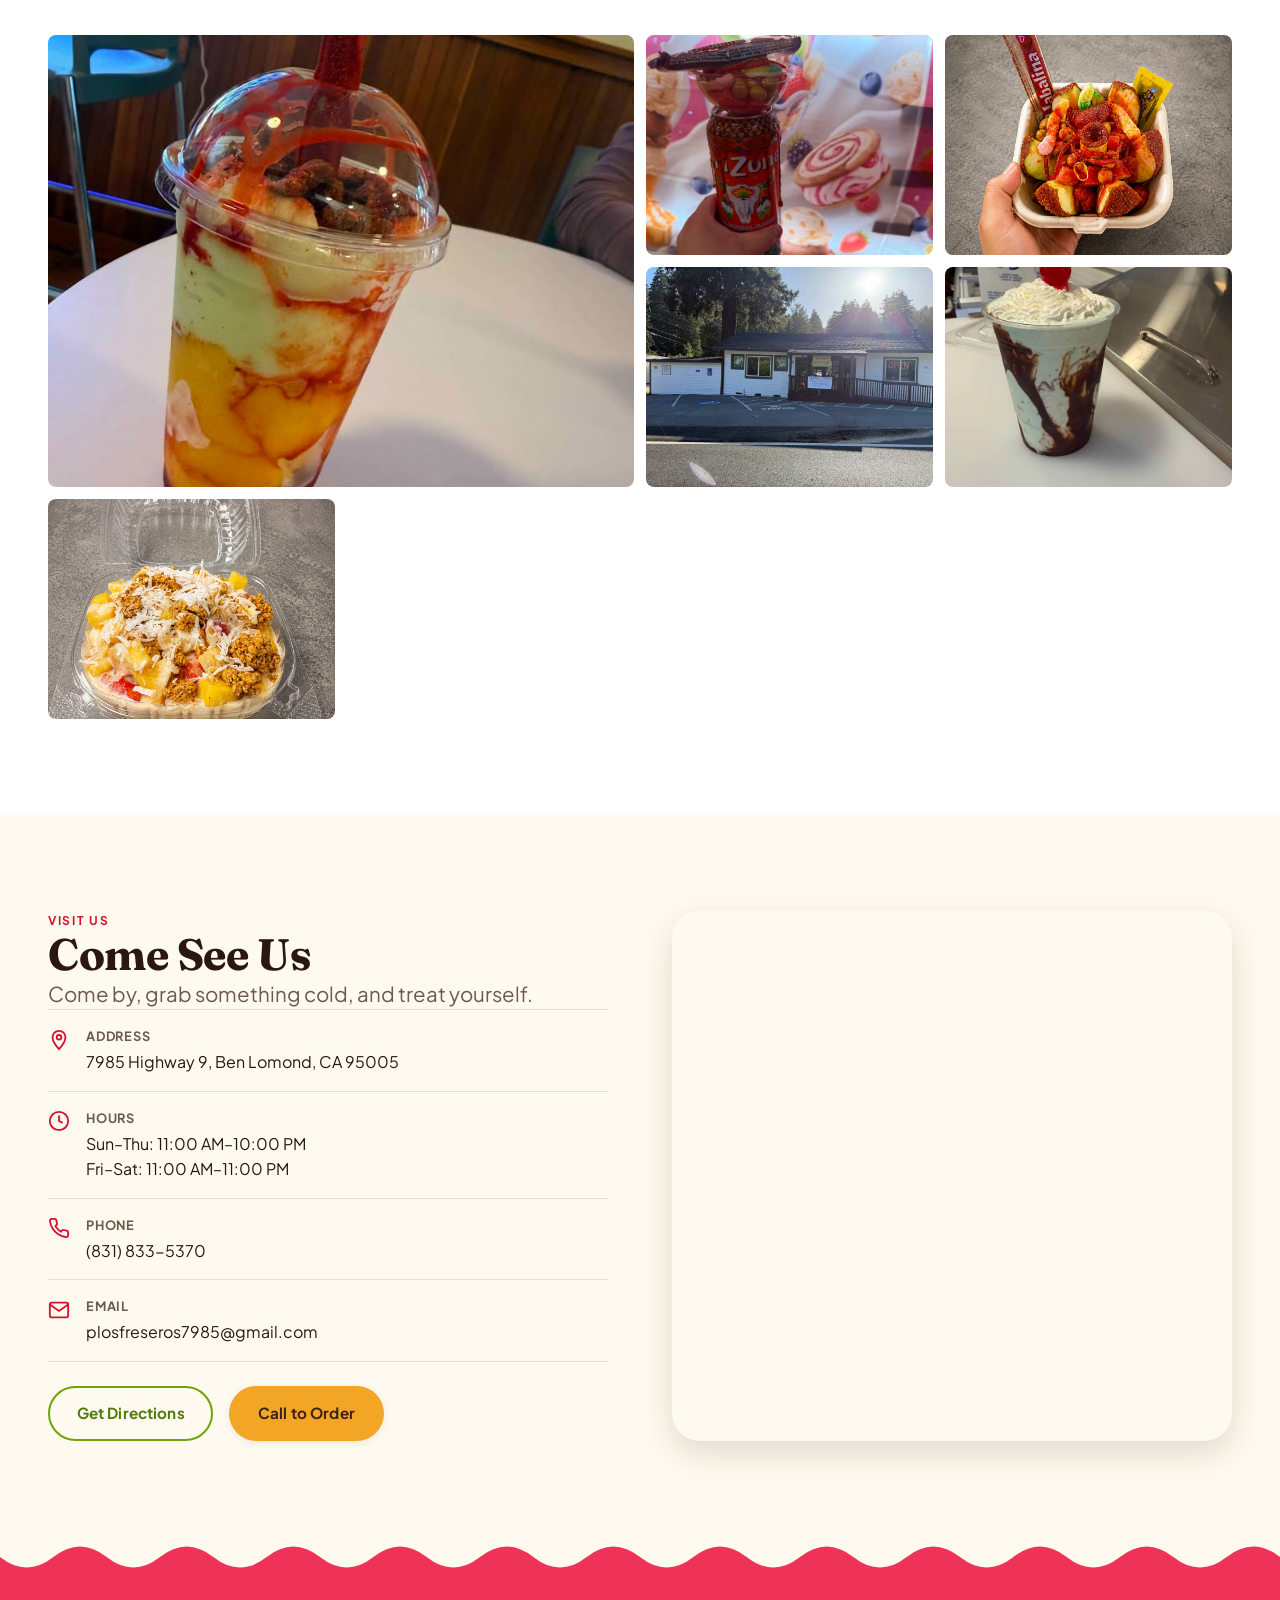
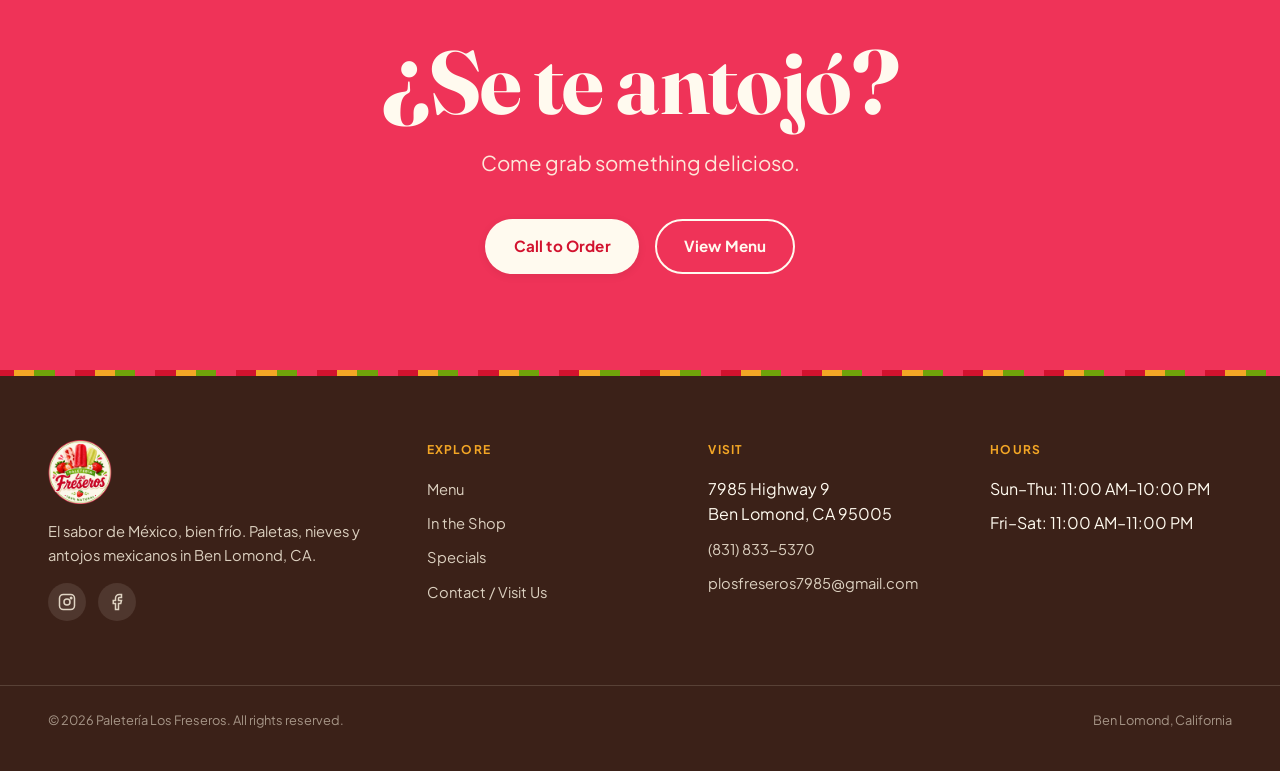
==== commit a19d7858: "Add click-to-enlarge lightbox modal for menu item photos" ====
--- a/index.html
+++ b/index.html
@@ -419,5 +419,6 @@
 <script src="js/home.js"></script>
 <script src="js/open-status.js"></script>
 <script src="js/spotlight.js"></script>
+<script src="js/lightbox.js"></script>
 </body>
 </html>
--- a/css/components.css
+++ b/css/components.css
@@ -287,6 +287,7 @@
 .card-media img {
   width: 100%; height: 100%;
   object-fit: cover;
+  cursor: zoom-in;
   transition: transform var(--dur-slow) var(--ease-out);
 }
 .card:hover .card-media img { transform: scale(1.06); }
@@ -496,3 +497,67 @@
 .final-cta.bg-chili .btn-secondary {
   border-color: currentColor;
 }
+
+/* ---- Menu photo lightbox ---- */
+.lightbox-overlay {
+  position: fixed;
+  inset: 0;
+  z-index: 1000;
+  display: flex;
+  align-items: center;
+  justify-content: center;
+  padding: var(--space-lg);
+  background: rgba(20,10,6,0.88);
+  opacity: 0;
+  visibility: hidden;
+  transition: opacity var(--dur-base) var(--ease-out);
+}
+.lightbox-overlay.is-open {
+  opacity: 1;
+  visibility: visible;
+}
+body.lightbox-locked {
+  overflow: hidden;
+}
+.lightbox-figure {
+  position: relative;
+  margin: 0;
+  max-width: min(90vw, 900px);
+  max-height: 85vh;
+  display: flex;
+  flex-direction: column;
+  align-items: center;
+}
+.lightbox-img {
+  max-width: 100%;
+  max-height: 75vh;
+  border-radius: var(--radius-md);
+  box-shadow: var(--shadow-lg);
+  object-fit: contain;
+}
+.lightbox-caption {
+  margin-top: var(--space-sm);
+  color: var(--color-cream);
+  font-weight: 600;
+  text-align: center;
+}
+.lightbox-close {
+  position: absolute;
+  top: var(--space-md);
+  right: var(--space-md);
+  z-index: 1001;
+  width: 44px;
+  height: 44px;
+  display: flex;
+  align-items: center;
+  justify-content: center;
+  font-size: 2rem;
+  line-height: 1;
+  color: var(--color-cream);
+  background: rgba(255,255,255,0.12);
+  border-radius: 50%;
+  transition: background var(--dur-fast) var(--ease-out);
+}
+.lightbox-close:hover {
+  background: rgba(255,255,255,0.22);
+}
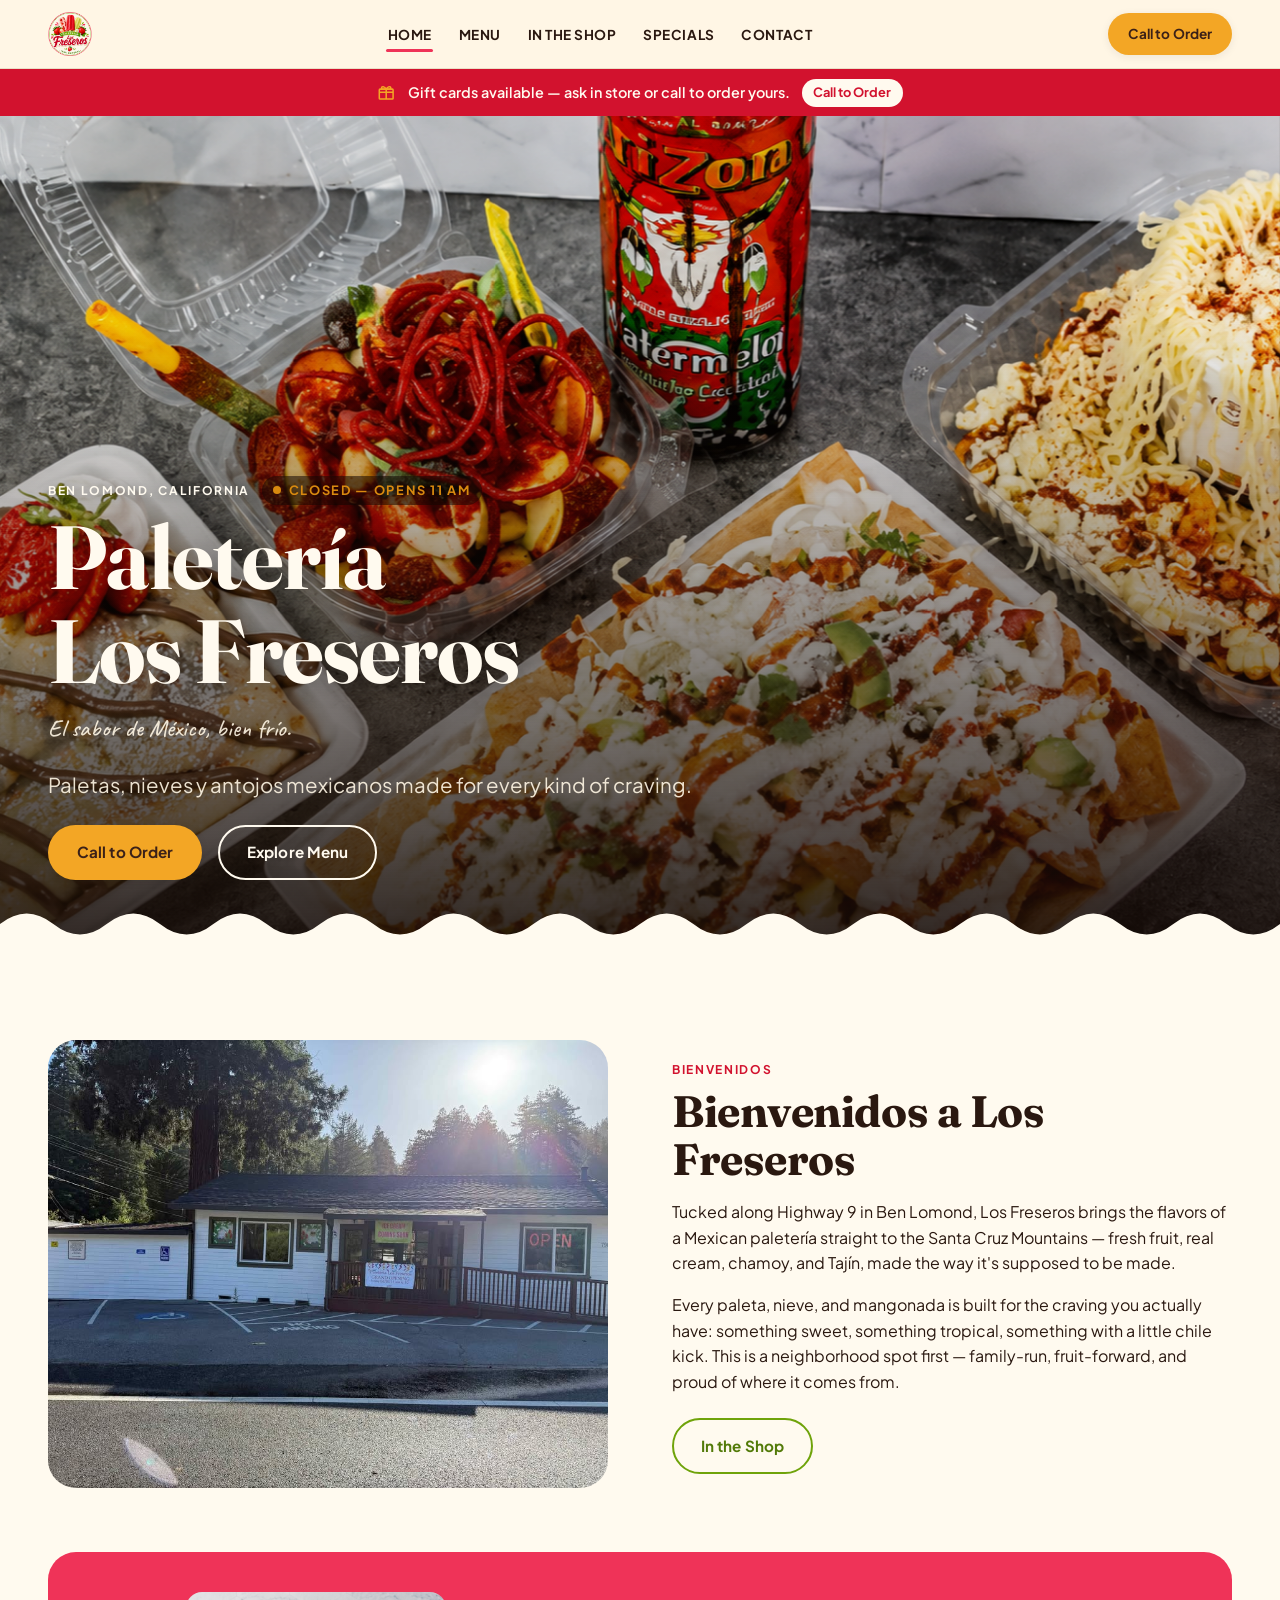
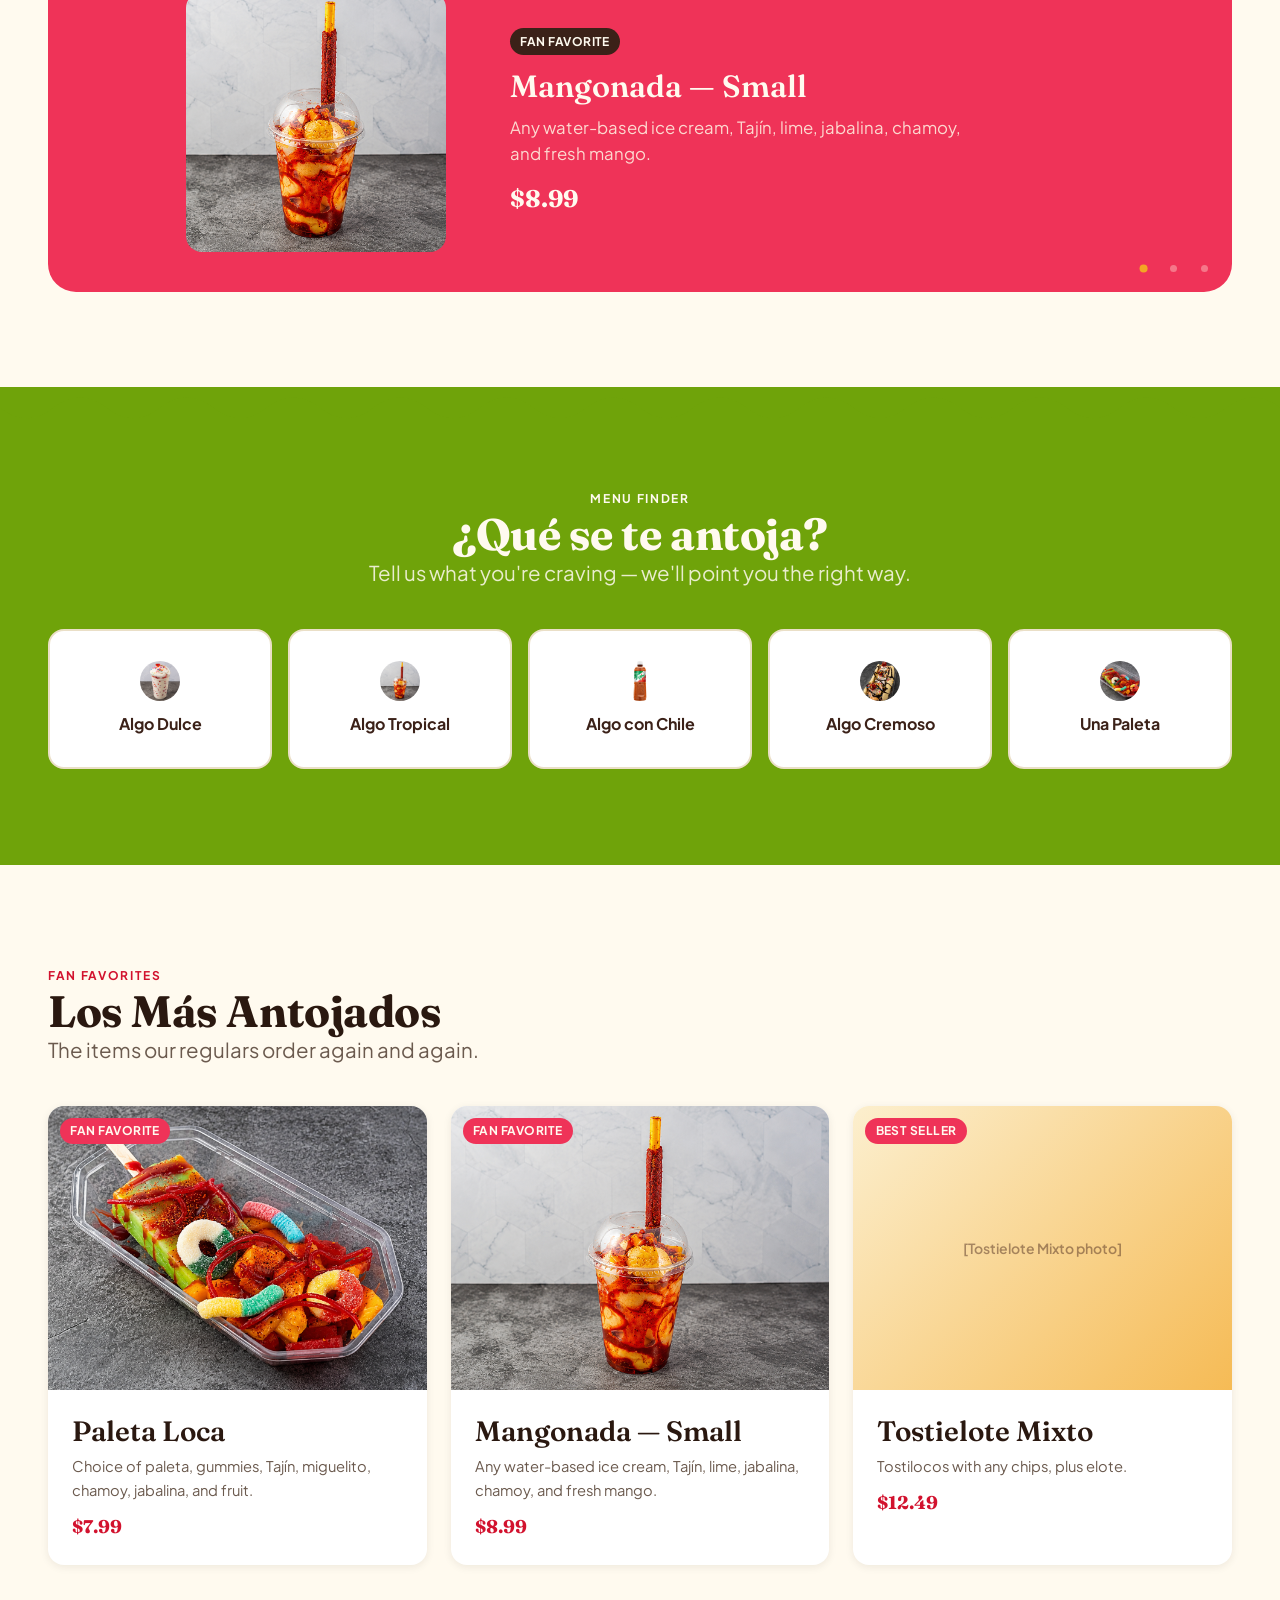
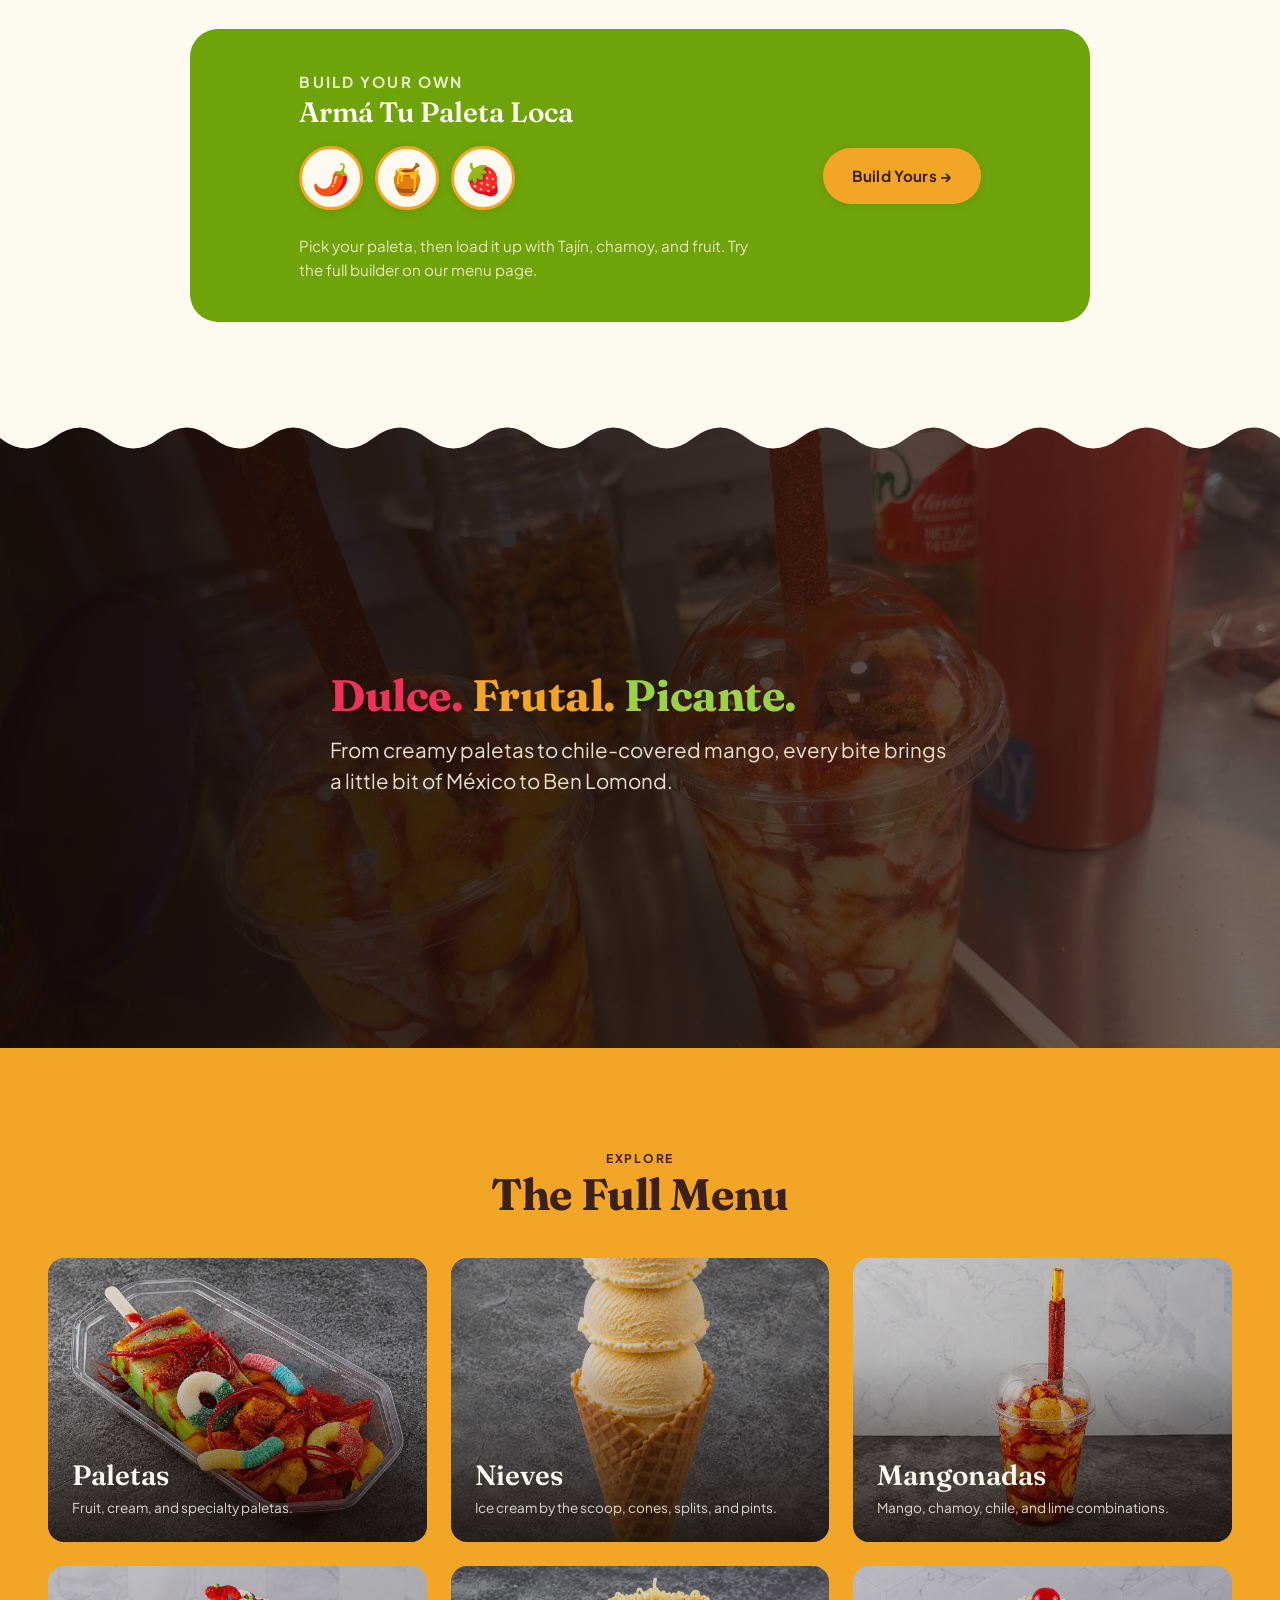
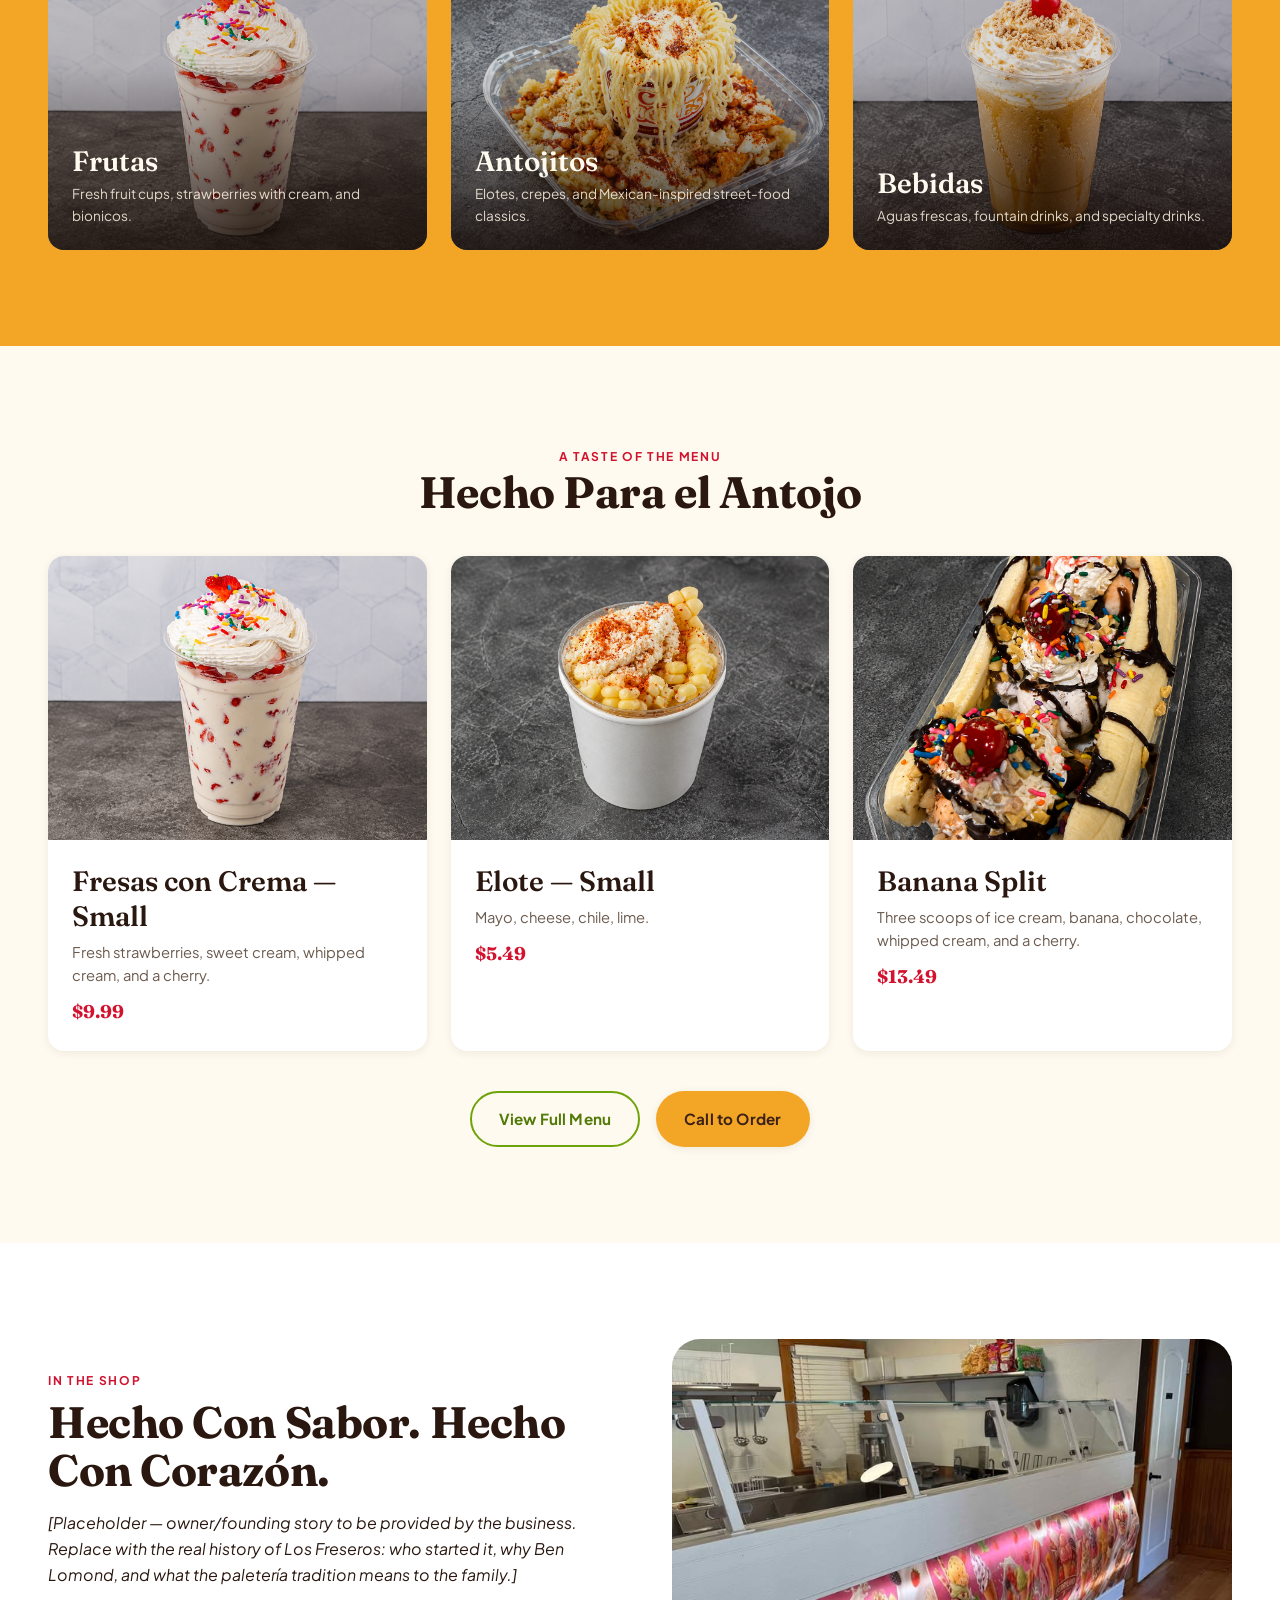
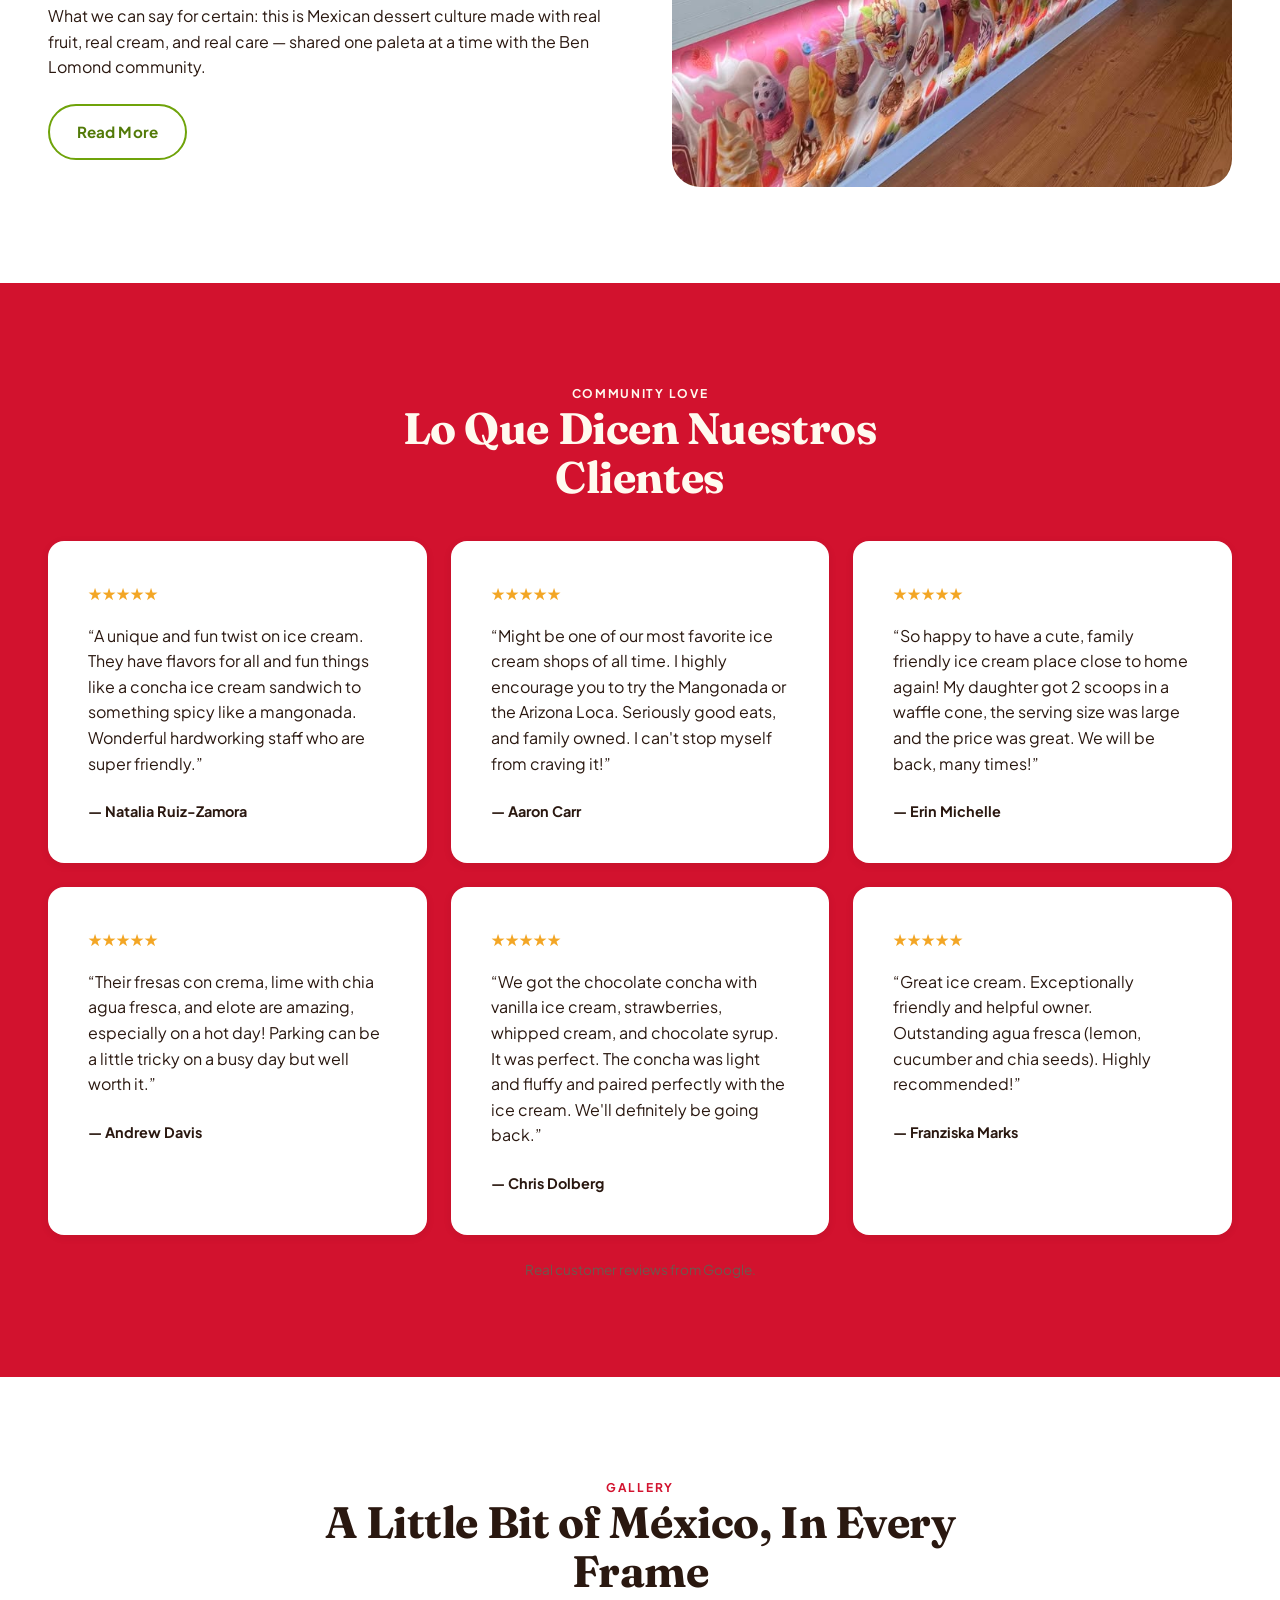
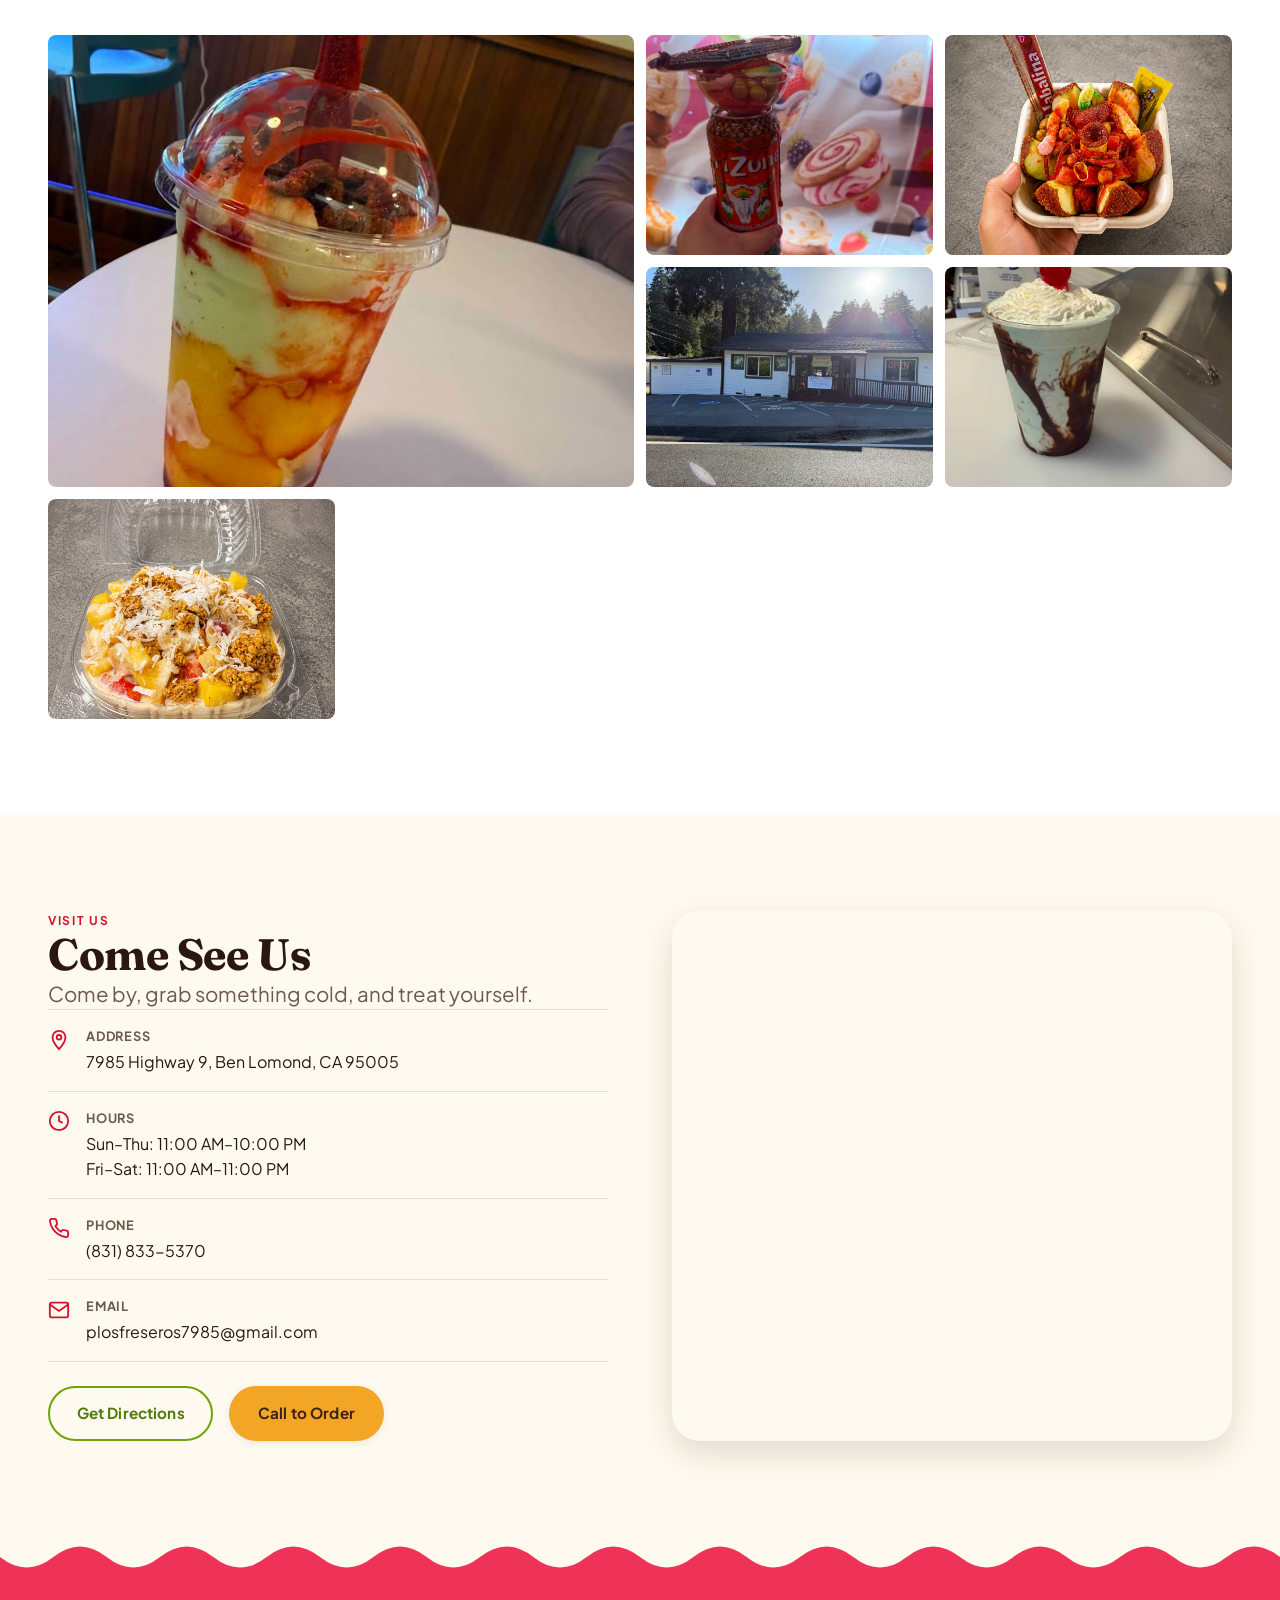
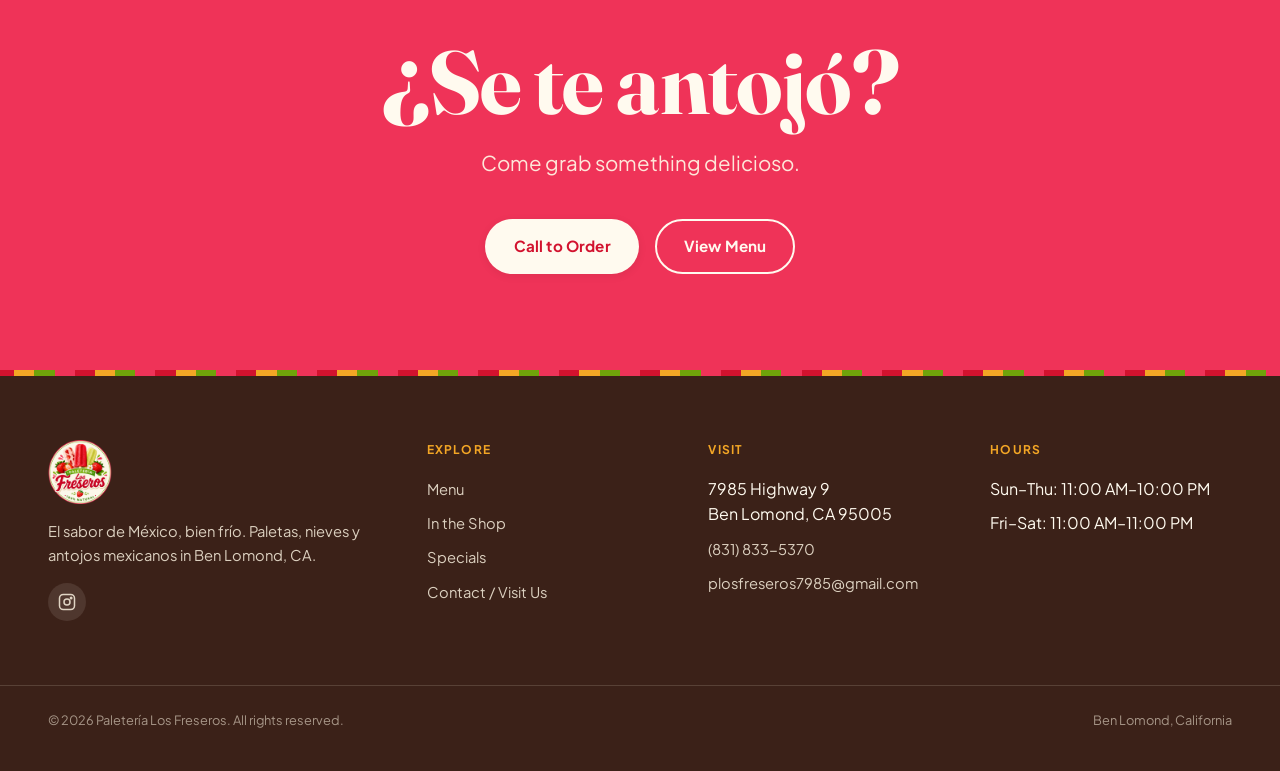
==== commit 02255aba: "Link Instagram account, remove Facebook icon" ====
--- a/index.html
+++ b/index.html
@@ -379,8 +379,7 @@
       </div>
       <p style="margin-top:var(--space-sm); max-width:32ch;">El sabor de México, bien frío. Paletas, nieves y antojos mexicanos in Ben Lomond, CA.</p>
       <div class="social-row">
-        <a href="#" aria-label="Instagram"><svg viewBox="0 0 24 24" fill="none" stroke="currentColor" stroke-width="2"><rect x="2" y="2" width="20" height="20" rx="5"/><circle cx="12" cy="12" r="4"/><circle cx="17.5" cy="6.5" r="1"/></svg></a>
-        <a href="#" aria-label="Facebook"><svg viewBox="0 0 24 24" fill="none" stroke="currentColor" stroke-width="2"><path d="M18 2h-3a5 5 0 00-5 5v3H7v4h3v8h4v-8h3l1-4h-4V7a1 1 0 011-1h3z"/></svg></a>
+        <a href="https://www.instagram.com/paleteria.los_freseros/" target="_blank" rel="noopener" aria-label="Instagram"><svg viewBox="0 0 24 24" fill="none" stroke="currentColor" stroke-width="2"><rect x="2" y="2" width="20" height="20" rx="5"/><circle cx="12" cy="12" r="4"/><circle cx="17.5" cy="6.5" r="1"/></svg></a>
       </div>
     </div>
     <div>
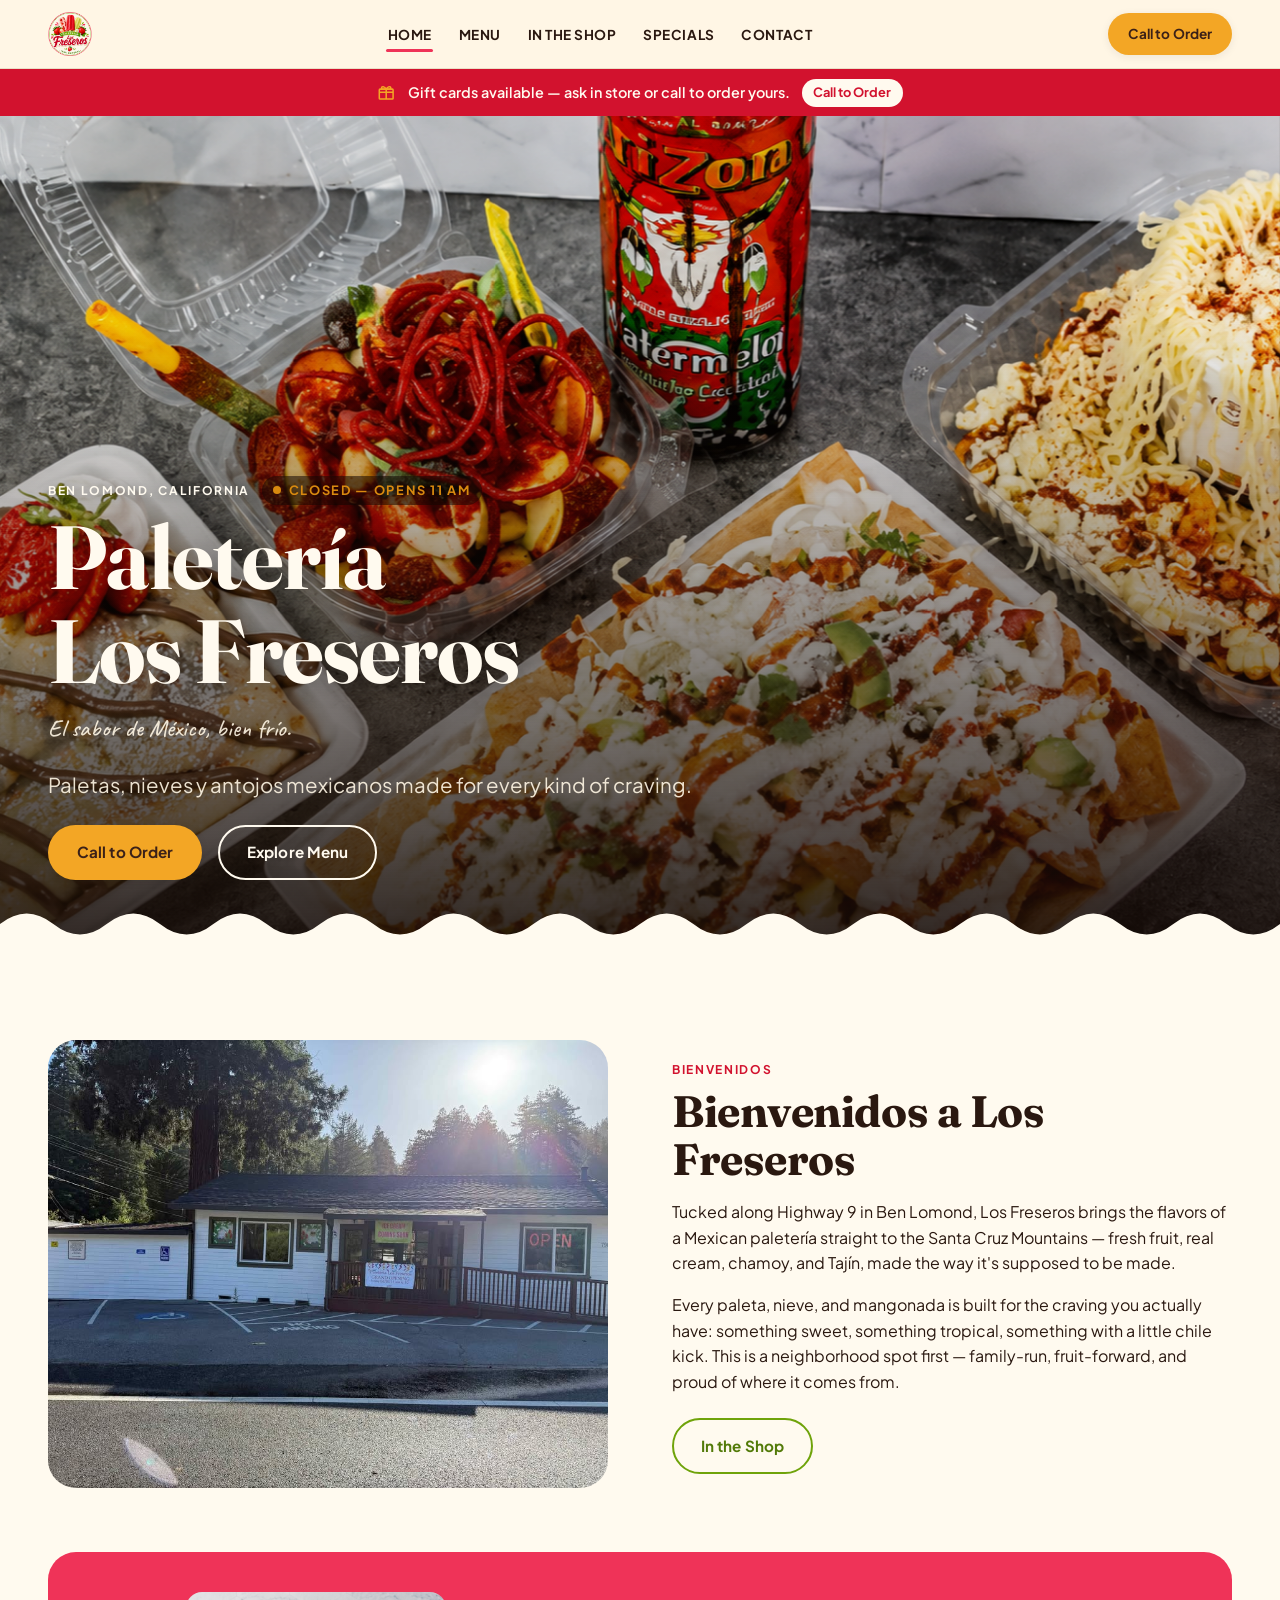
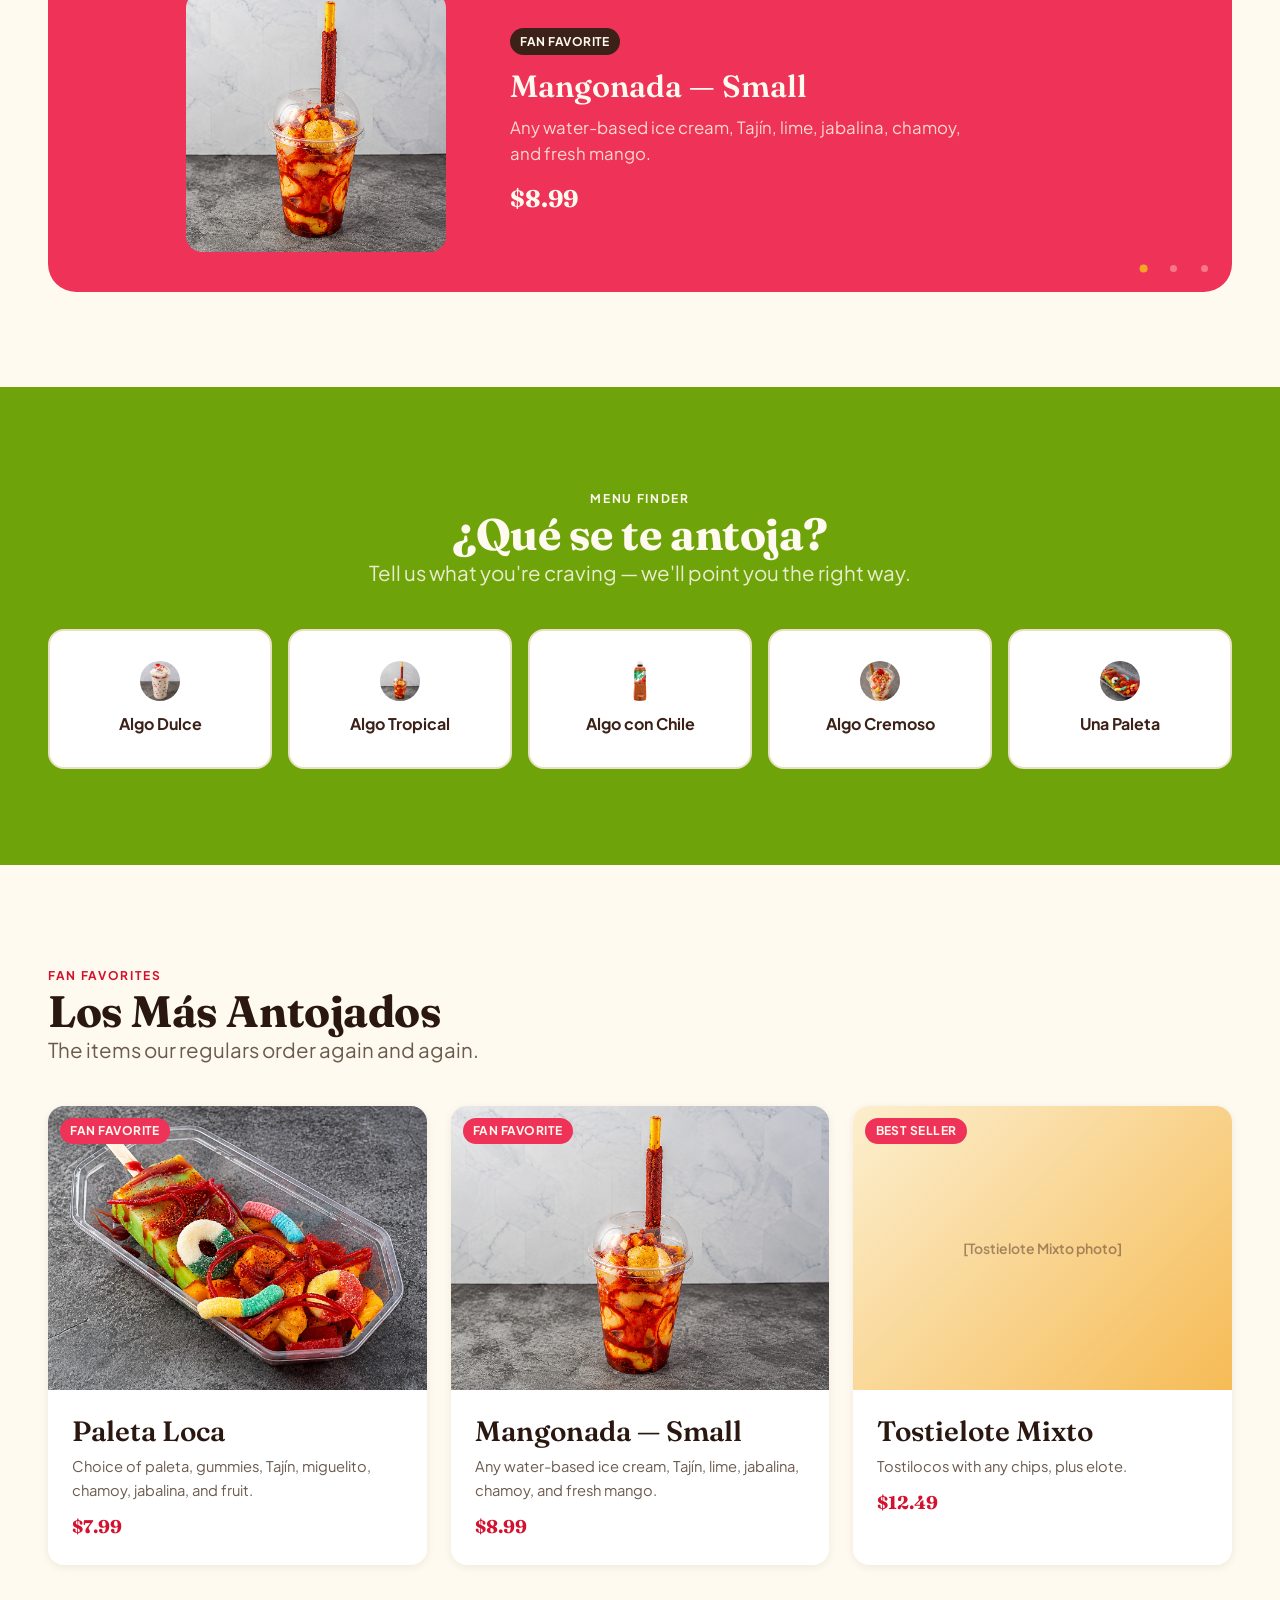
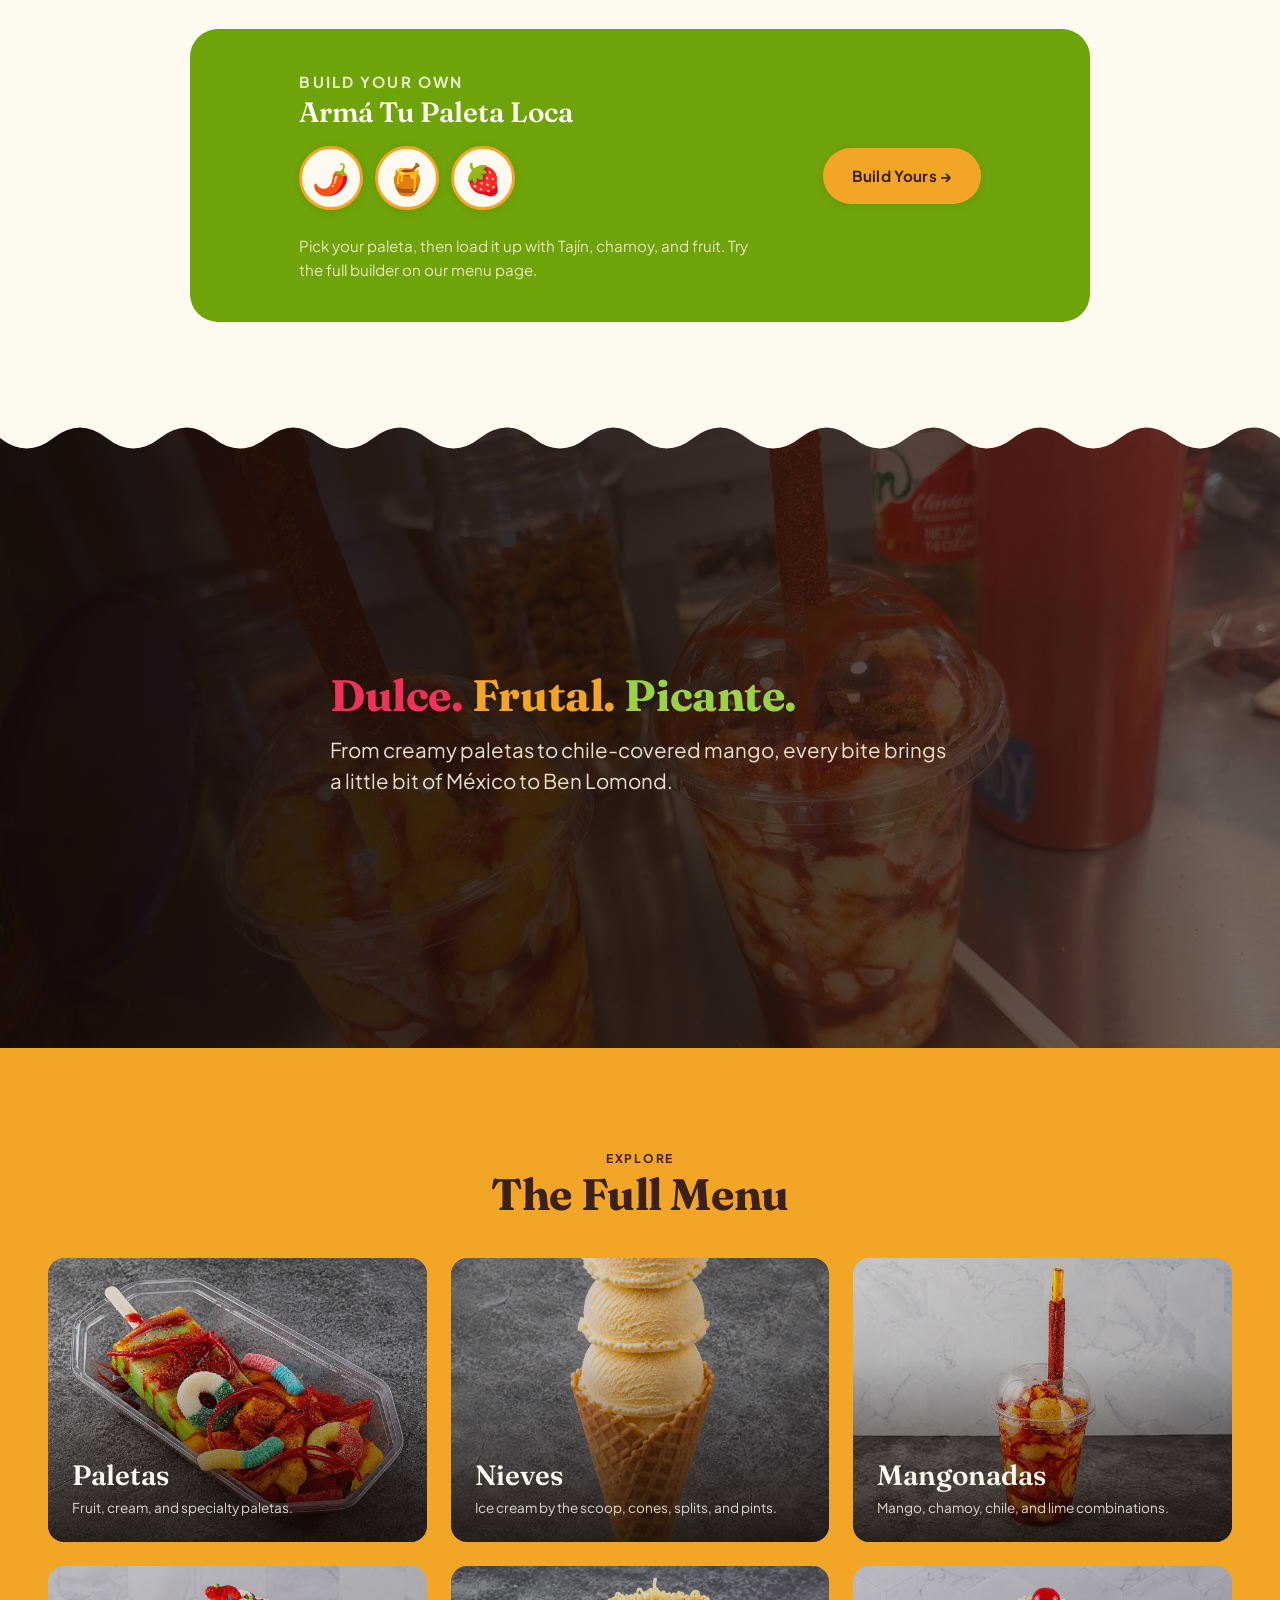
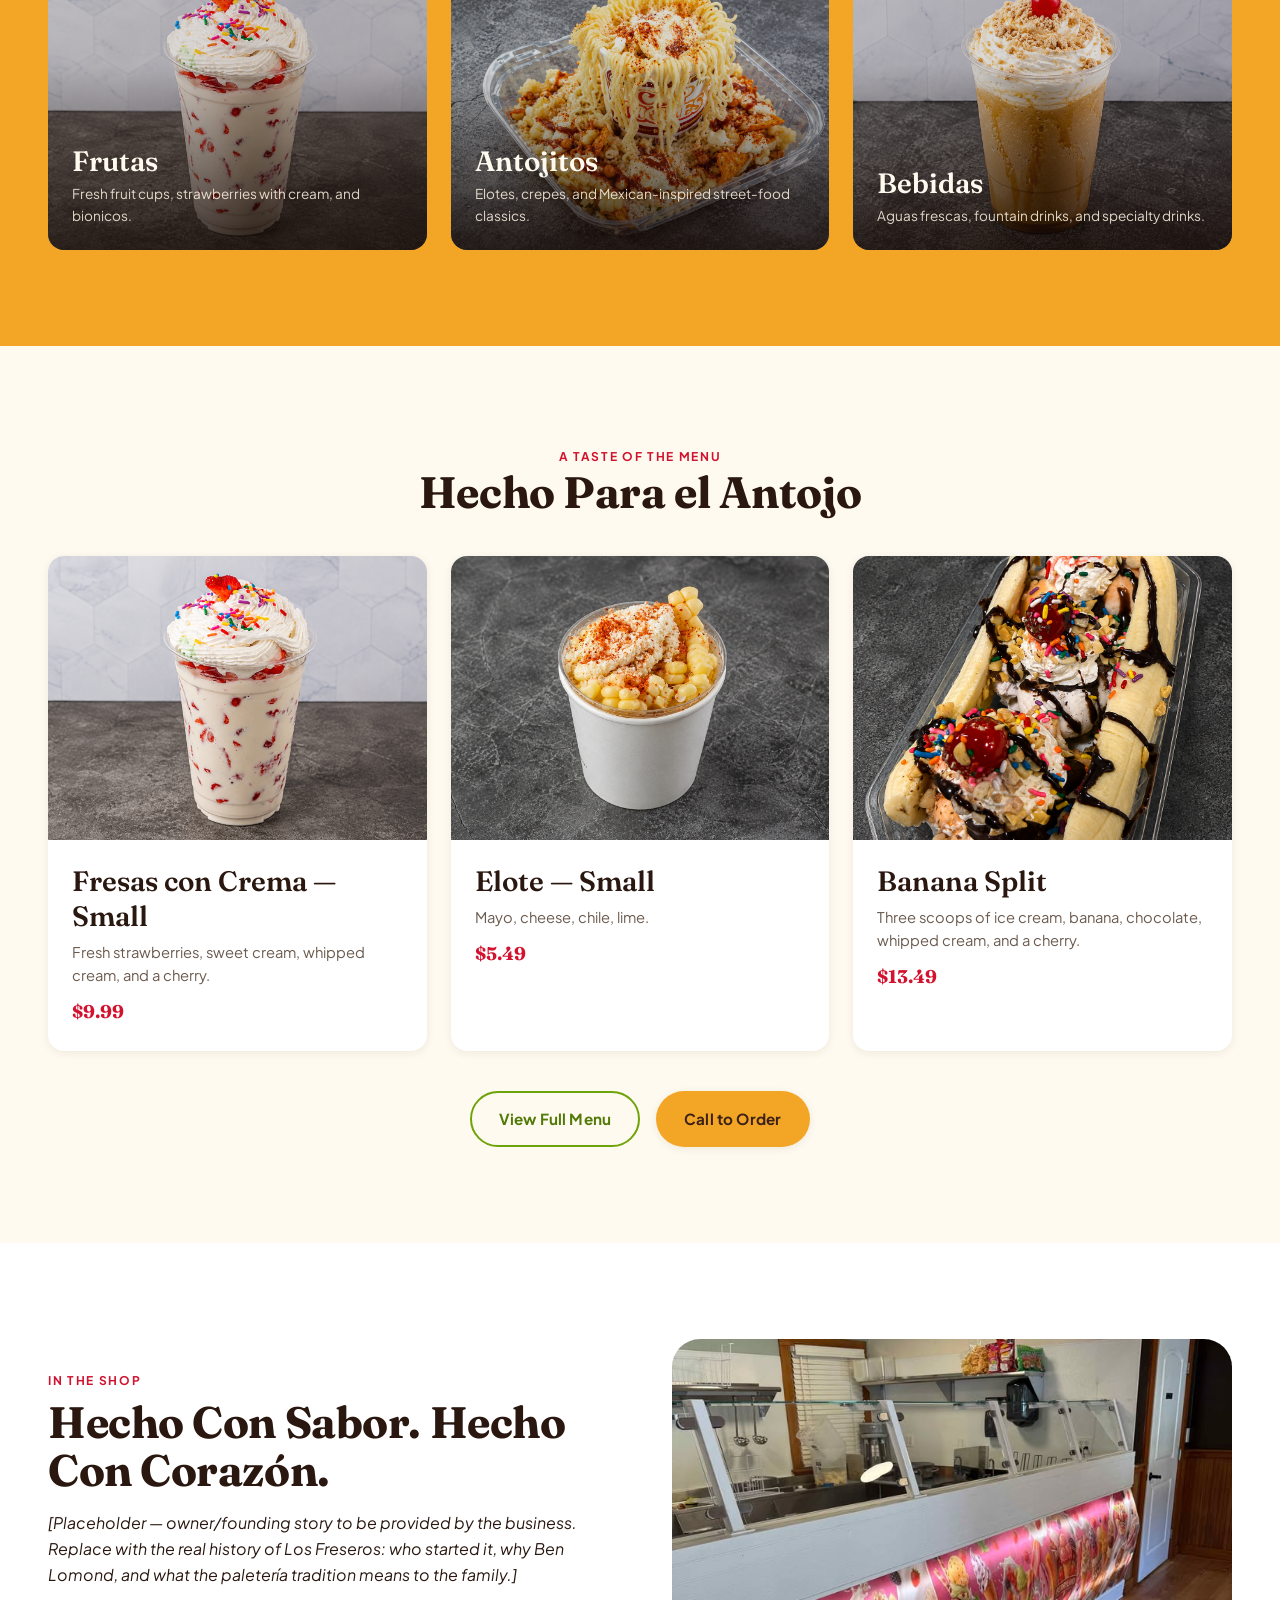
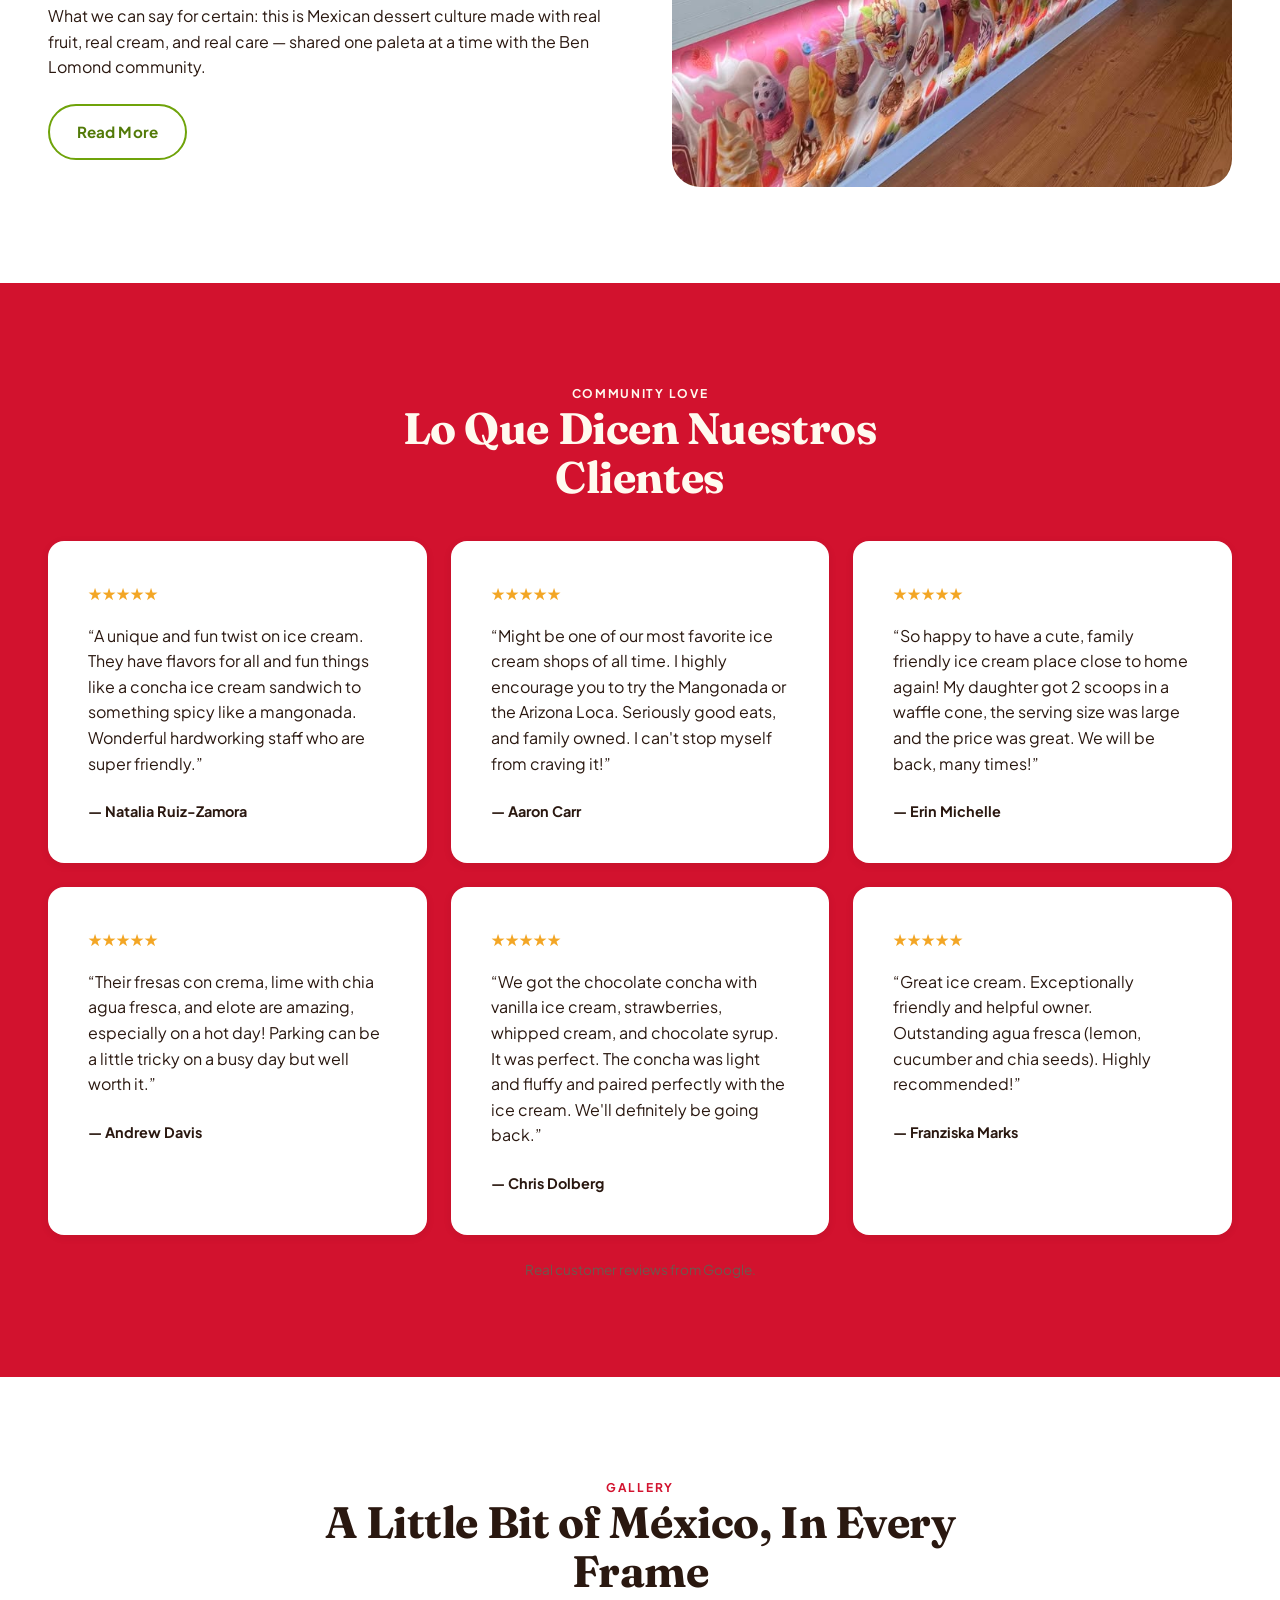
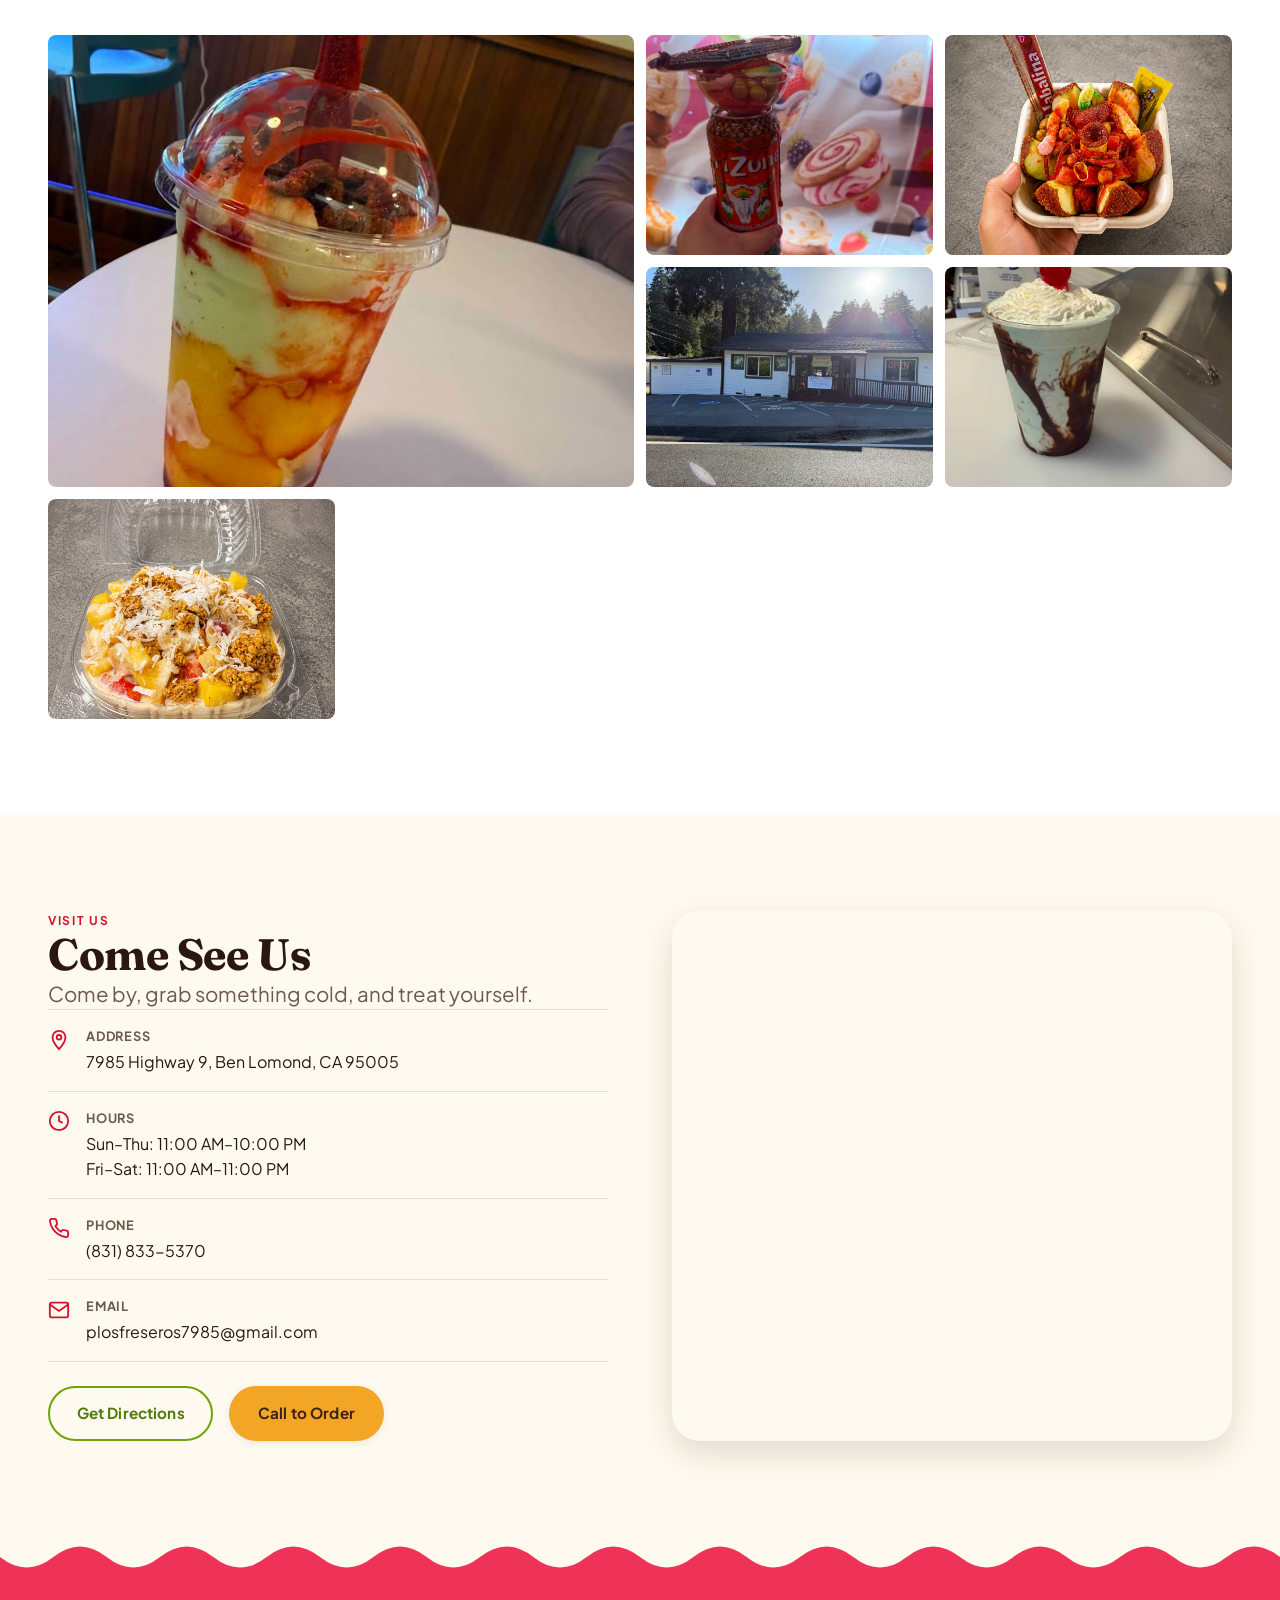
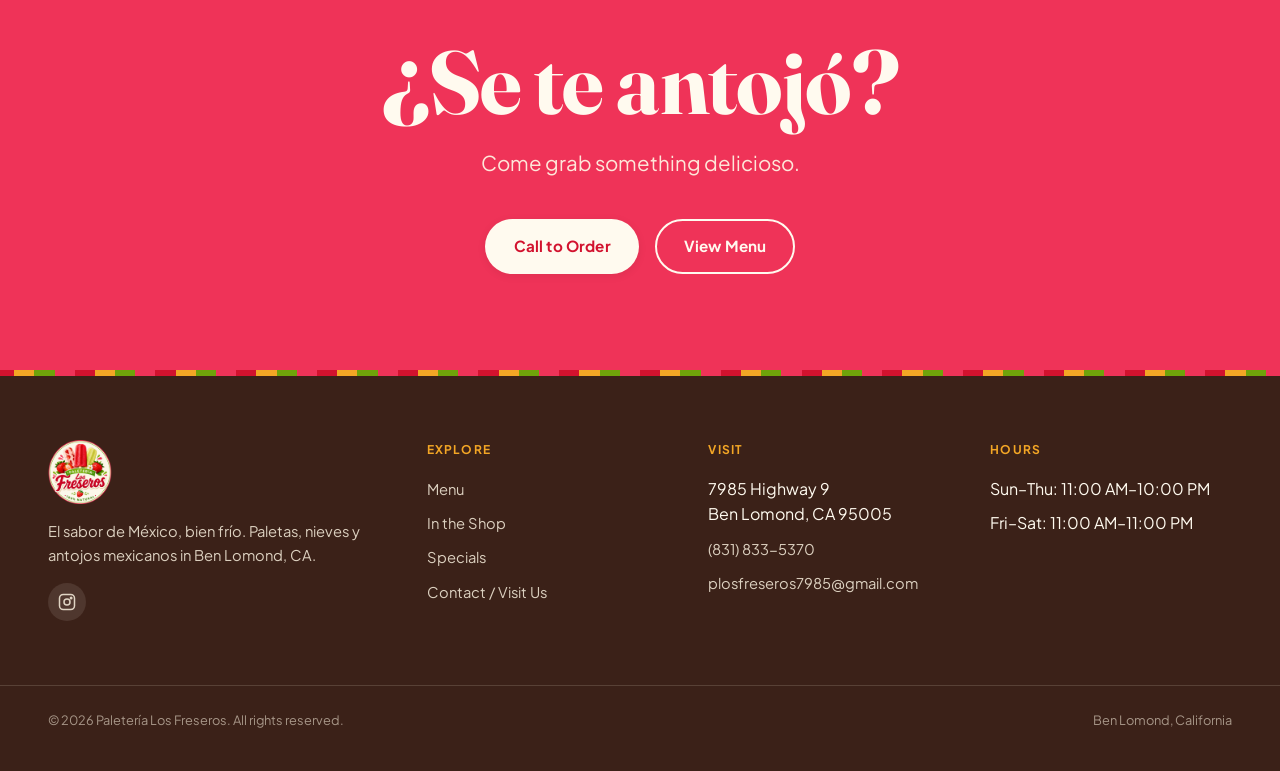
==== commit 150c6fc8: "Update Arizona Loca and Chicharrines pricing, fix broken craving chip image, rename bubble gum palet" ====
--- a/index.html
+++ b/index.html
@@ -161,7 +161,7 @@
         <a href="menu.html?craving=dulce" class="craving-chip"><img class="craving-thumb" src="images/Fresas_con_crema.png" alt="" aria-hidden="true">Algo Dulce</a>
         <a href="menu.html?craving=tropical" class="craving-chip"><img class="craving-thumb" src="images/Mangonada.png" alt="" aria-hidden="true">Algo Tropical</a>
         <a href="menu.html?craving=chile" class="craving-chip"><img class="craving-thumb" src="images/tajin.png.webp" alt="" aria-hidden="true">Algo con Chile</a>
-        <a href="menu.html?craving=cremoso" class="craving-chip"><img class="craving-thumb" src="images/sundae.png" alt="" aria-hidden="true">Algo Cremoso</a>
+        <a href="menu.html?craving=cremoso" class="craving-chip"><img class="craving-thumb" src="images/sundae-v2.png" alt="" aria-hidden="true">Algo Cremoso</a>
         <a href="menu.html?craving=paleta" class="craving-chip"><img class="craving-thumb" src="images/Paleta Loca.png" alt="" aria-hidden="true">Una Paleta</a>
       </div>
     </div>
